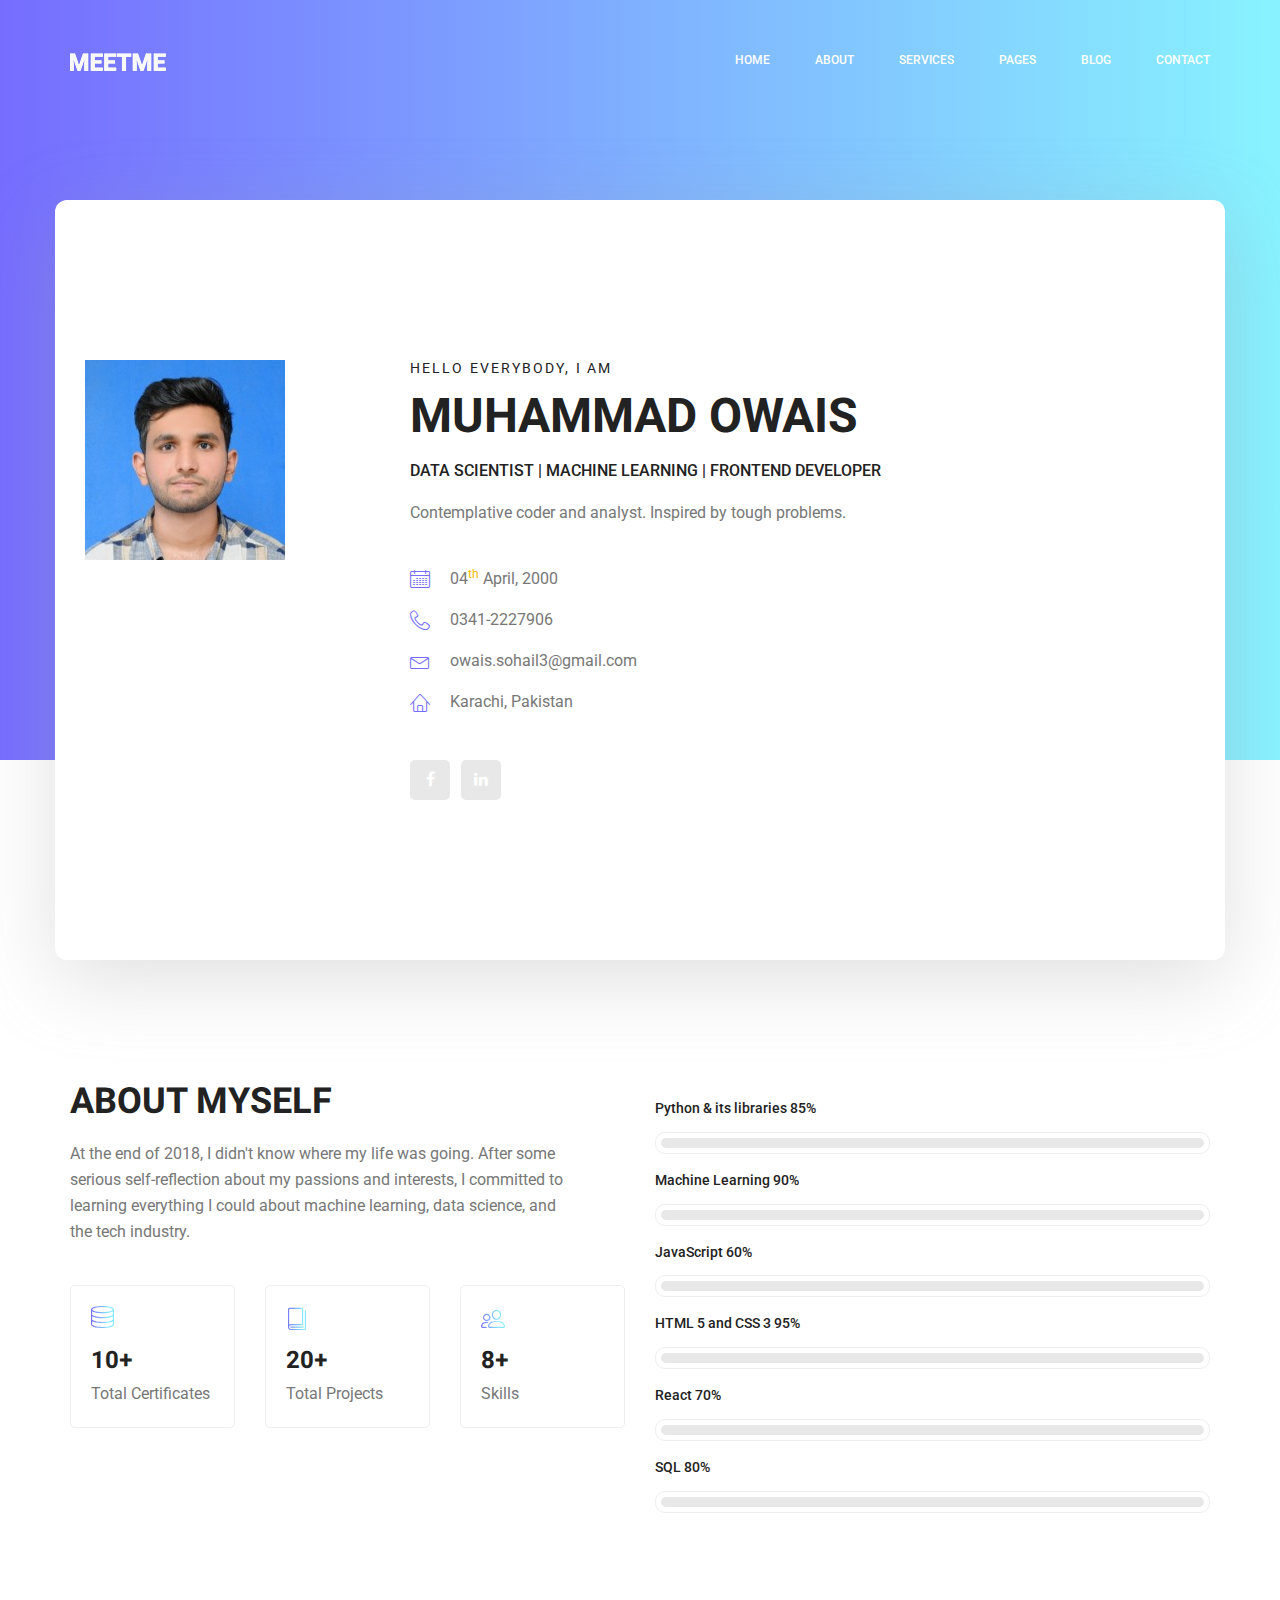
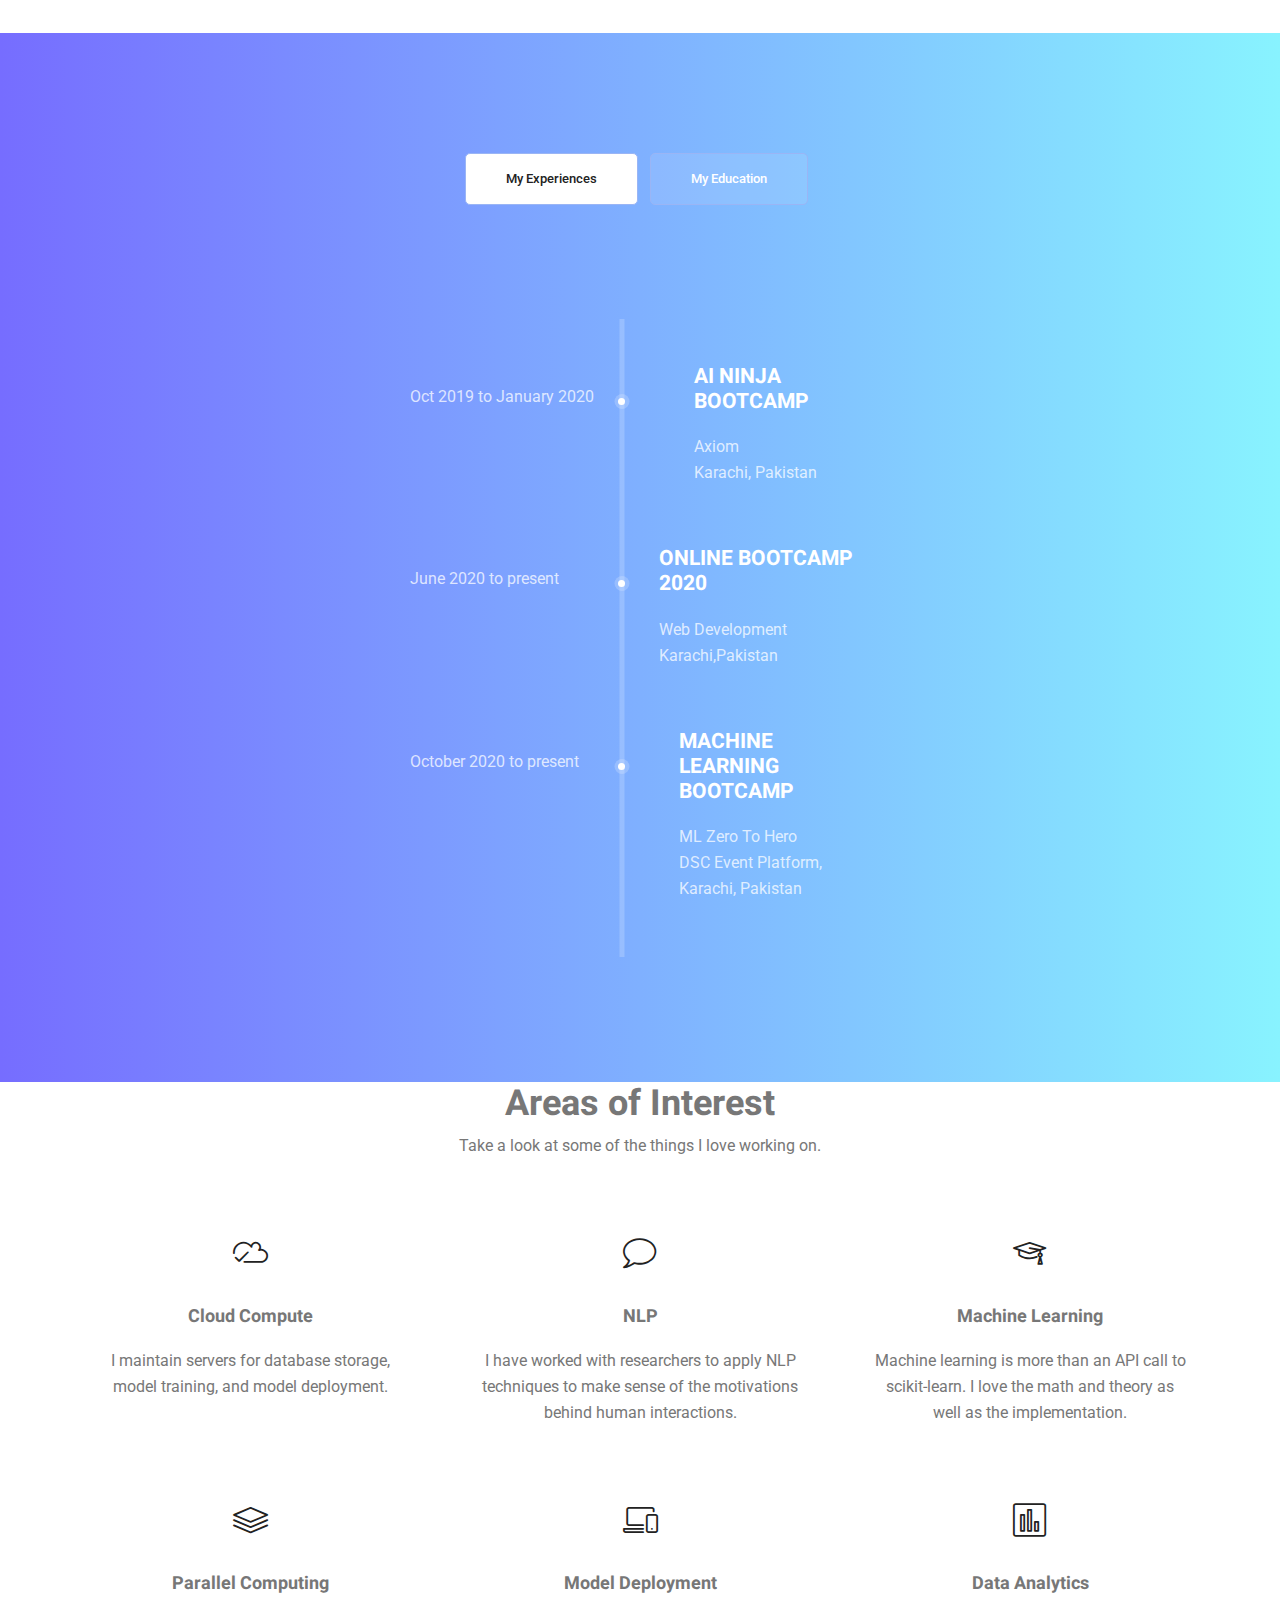
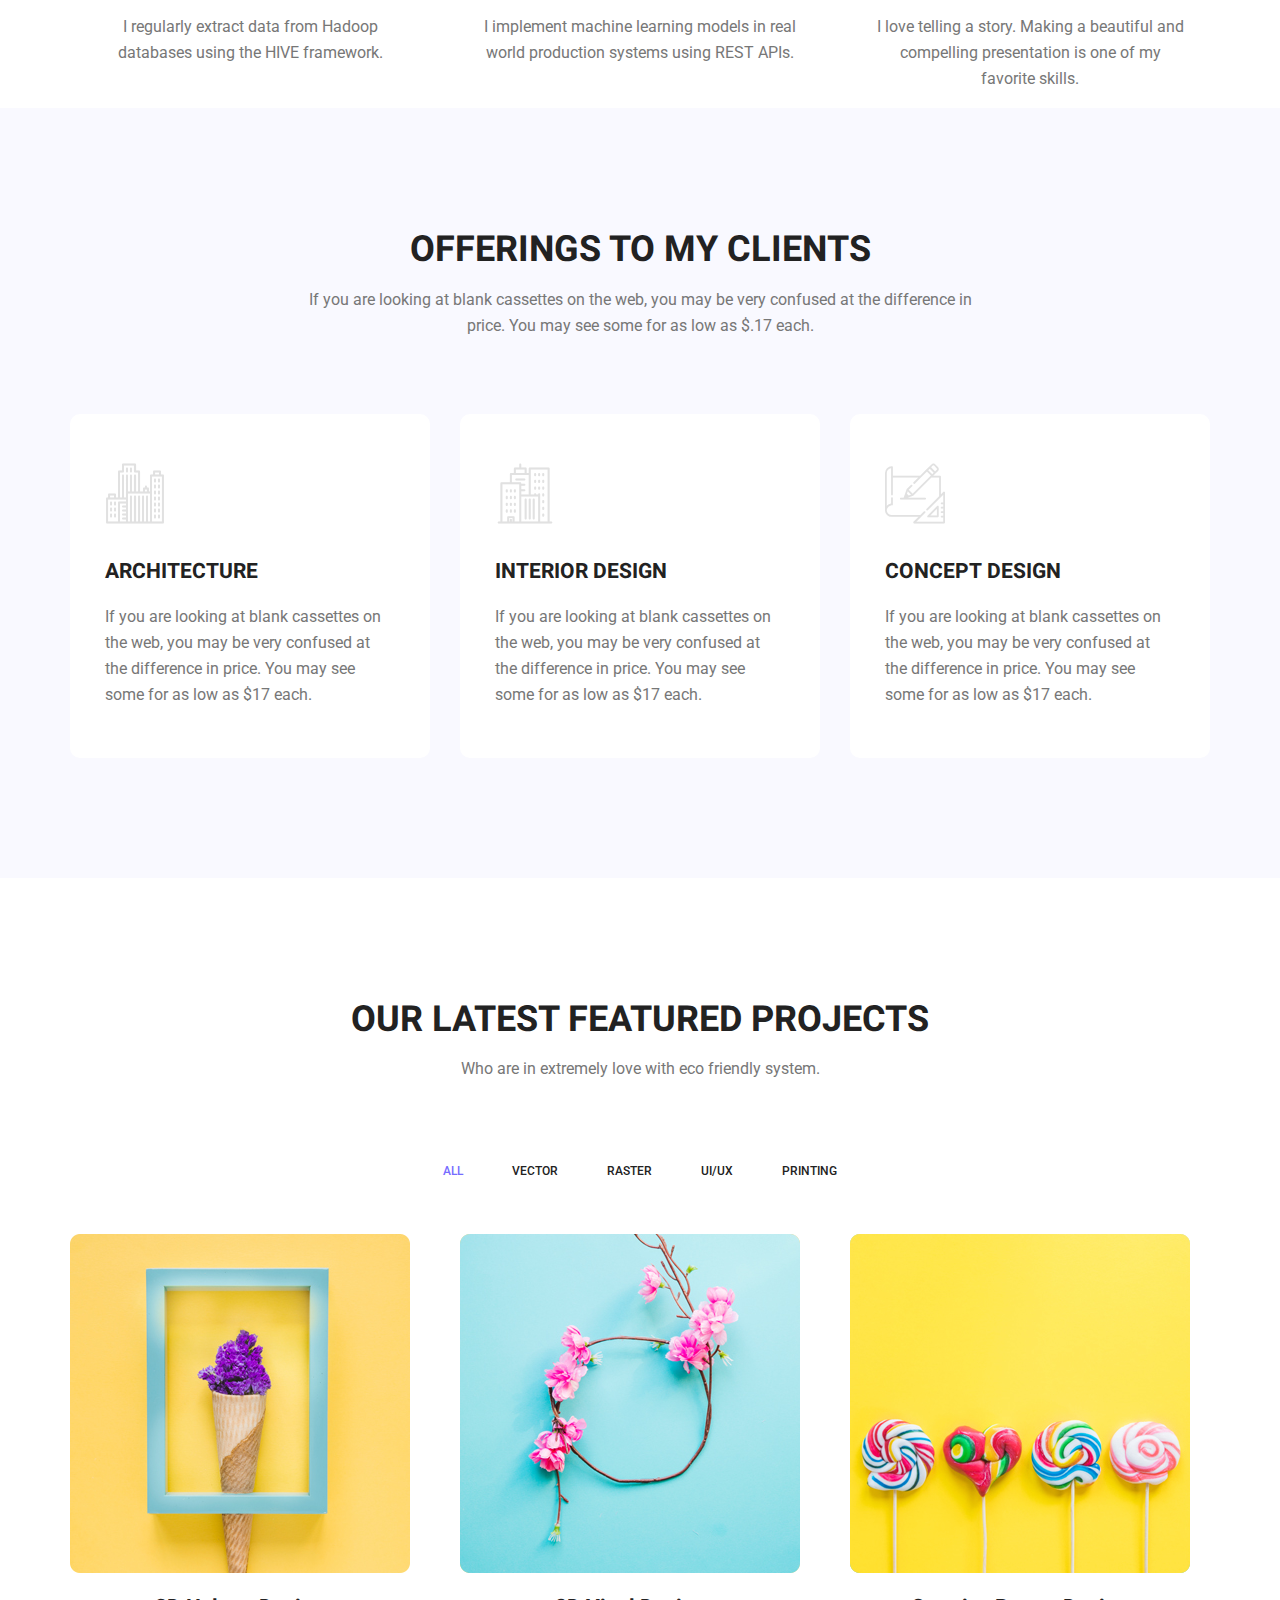
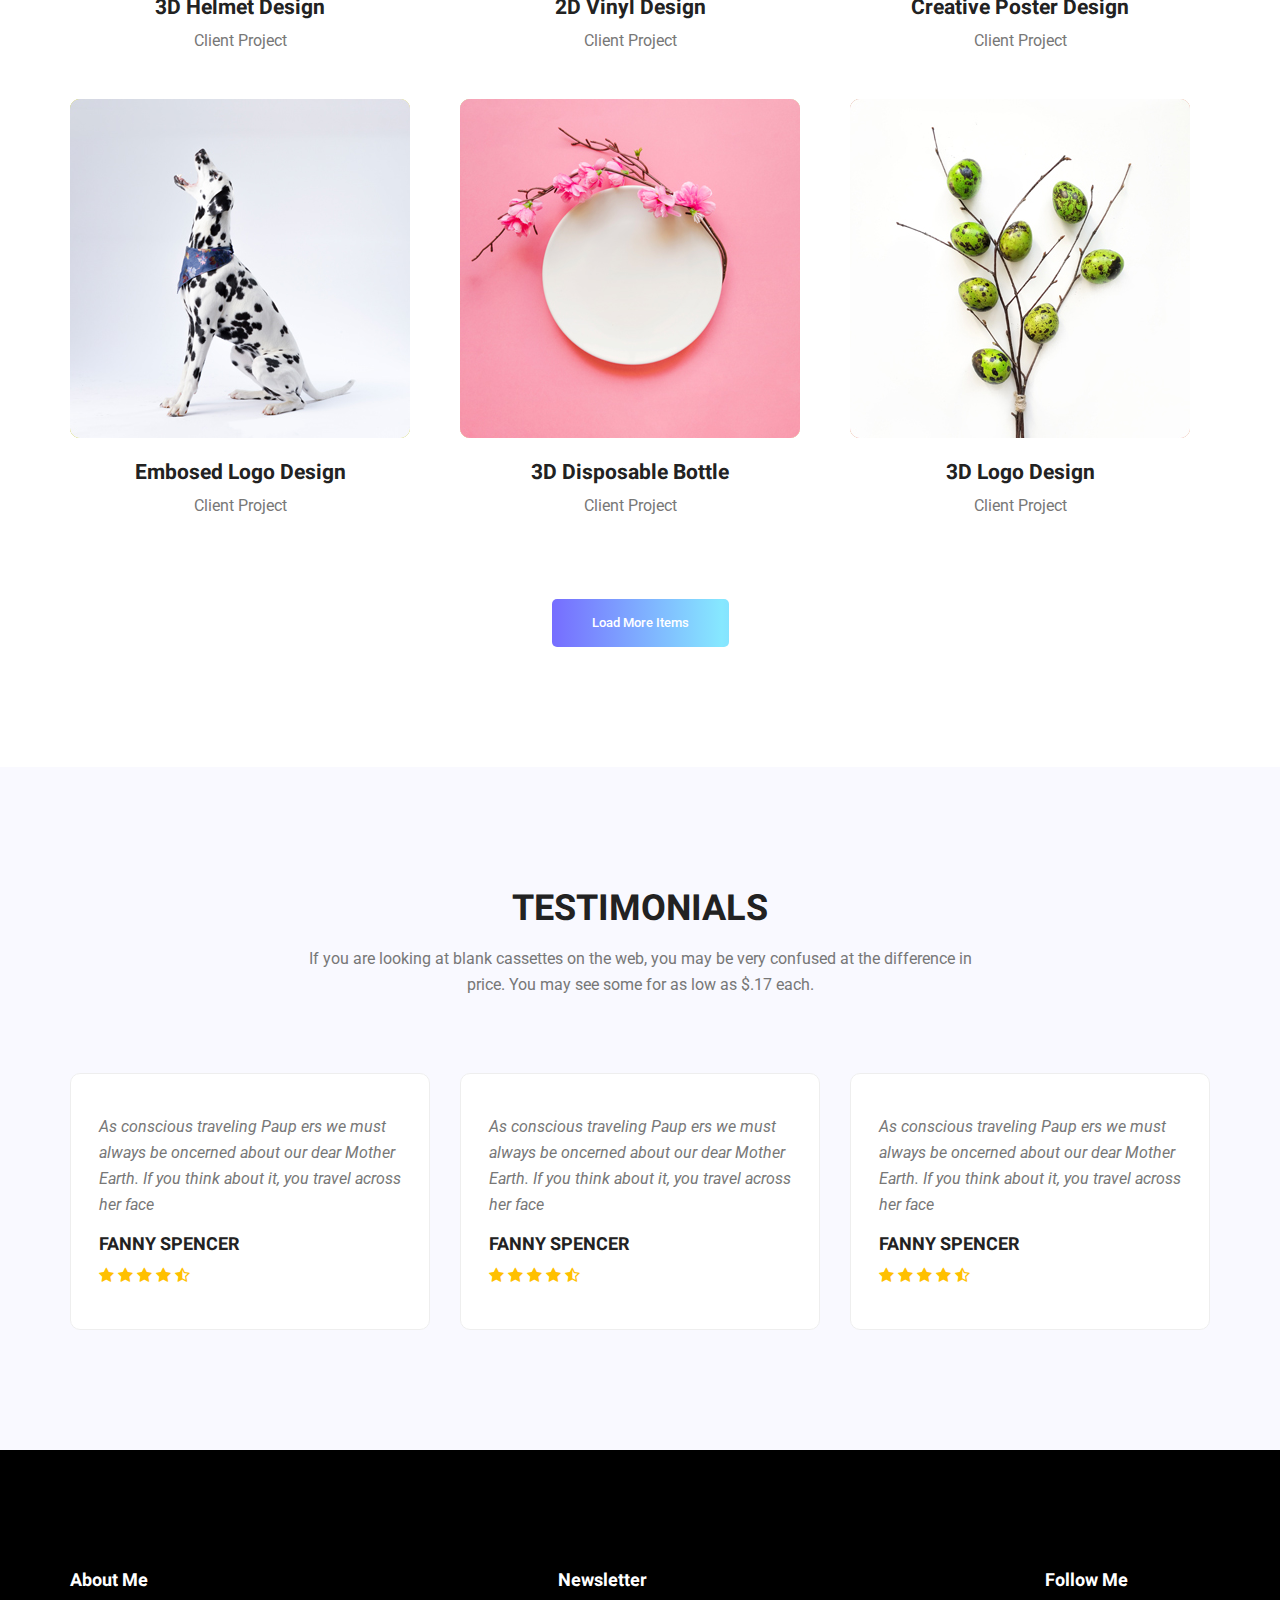
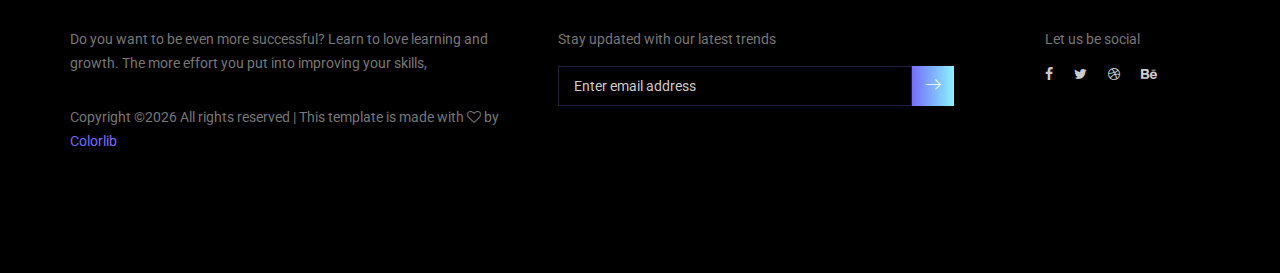
==== portfolio/index.html @ a48deee4 "structure" ====
<!doctype html>
<html lang="en">
    <head>
        <!-- Required meta tags -->
        <meta charset="utf-8">
        <meta name="viewport" content="width=device-width, initial-scale=1, shrink-to-fit=no">
        <link rel="icon" href="img/favicon.png" type="image/png">
        <title>MeetMe Personal</title>
        <!-- Bootstrap CSS -->
        <link rel="stylesheet" href="css/bootstrap.css">
        <link rel="stylesheet" href="vendors/linericon/style.css">
        <link rel="stylesheet" href="css/font-awesome.min.css">
        <link rel="stylesheet" href="vendors/owl-carousel/owl.carousel.min.css">
        <link rel="stylesheet" href="vendors/lightbox/simpleLightbox.css">
        <link rel="stylesheet" href="vendors/nice-select/css/nice-select.css">
        <link rel="stylesheet" href="vendors/animate-css/animate.css">
        <link rel="stylesheet" href="vendors/popup/magnific-popup.css">
		<link rel="stylesheet" href="vendors/flaticon/flaticon.css">
		
        <!-- main css -->
        <link rel="stylesheet" href="css/style.css">
        <link rel="stylesheet" href="css/responsive.css">
    </head>
    <body>
        
        <!--================Header Menu Area =================-->
        <header class="header_area">
            <div class="main_menu">
            	<nav class="navbar navbar-expand-lg navbar-light">
					<div class="container box_1620">
						<!-- Brand and toggle get grouped for better mobile display -->
						<a class="navbar-brand logo_h" href="index.html"><img src="img/logo.png" alt=""></a>
						<button class="navbar-toggler" type="button" data-toggle="collapse" data-target="#navbarSupportedContent" aria-controls="navbarSupportedContent" aria-expanded="false" aria-label="Toggle navigation">
							<span class="icon-bar"></span>
							<span class="icon-bar"></span>
							<span class="icon-bar"></span>
						</button>
						<!-- Collect the nav links, forms, and other content for toggling -->
						<div class="collapse navbar-collapse offset" id="navbarSupportedContent">
							<ul class="nav navbar-nav menu_nav ml-auto">
								<li class="nav-item active"><a class="nav-link" href="index.html">Home</a></li> 
								<li class="nav-item"><a class="nav-link" href="about-us.html">About</a></li> 
								<li class="nav-item"><a class="nav-link" href="services.html">Services</a></li> 
								<li class="nav-item submenu dropdown">
									<a href="#" class="nav-link dropdown-toggle" data-toggle="dropdown" role="button" aria-haspopup="true" aria-expanded="false">Pages</a>
									<ul class="dropdown-menu">
										<li class="nav-item"><a class="nav-link" href="portfolio.html">Portfolio</a></li>
										<li class="nav-item"><a class="nav-link" href="elements.html">Elements</a></li>
									</ul>
								</li> 
								<li class="nav-item submenu dropdown">
									<a href="#" class="nav-link dropdown-toggle" data-toggle="dropdown" role="button" aria-haspopup="true" aria-expanded="false">Blog</a>
									<ul class="dropdown-menu">
										<li class="nav-item"><a class="nav-link" href="blog.html">Blog</a></li>
										<li class="nav-item"><a class="nav-link" href="single-blog.html">Blog Details</a></li>
									</ul>
								</li> 
								<li class="nav-item"><a class="nav-link" href="contact.html">Contact</a></li>
							</ul>
						</div> 
					</div>
            	</nav>
            </div>
        </header>
        <!--================Header Menu Area =================-->
        
        <!--================Home Banner Area =================-->
        <section class="home_banner_area">
           	<div class="container box_1620">
           		<div class="banner_inner d-flex align-items-center">
					<div class="banner_content">
						<div class="media">
							<div class="d-flex">
								<img src="img/personal.jpg" alt="">
							</div>
							<div class="media-body">
								<div class="personal_text">
									<h6>Hello Everybody, i am</h6>
									<h3>Muhammad Owais</h3>
									<h4>Data Scientist | Machine Learning | Frontend Developer</h4>
									<p>Contemplative coder and analyst. Inspired by tough problems.	</p>
									<ul class="list basic_info">
										<li><a href="#"><i class="lnr lnr-calendar-full"></i> 04<sup>th</sup> April, 2000</a></li>
										<li><a href="#"><i class="lnr lnr-phone-handset"></i>0341-2227906</a></li>
										<li><a href="#"><i class="lnr lnr-envelope"></i> owais.sohail3@gmail.com</a></li>
										<li><a href="#"><i class="lnr lnr-home"></i> Karachi, Pakistan</a></li>
									</ul>
									<ul class="list personal_social">
										<li><a href="https://www.facebook.com/owais.sohail.92/"><i class="fa fa-facebook"></i></a></li>
										<li><a href="https://www.linkedin.com/in/owais-sohail-808729190/"><i class="fa fa-linkedin"></i></a></li>
									</ul>
								</div>
							</div>
						</div>
					</div>
				</div>
            </div>
        </section>
        <!--================End Home Banner Area =================-->
        
        <!--================Welcome Area =================-->
        <section class="welcome_area p_120">
        	<div class="container">
        		<div class="row welcome_inner">
        			<div class="col-lg-6">
        				<div class="welcome_text">
        					<h4>About Myself</h4>
        					<p>At the end of 2018, I didn't know where my life was going. After some serious self-reflection about my passions and interests, I committed to learning everything I could about machine learning, data science, and the tech industry.</p>
        					<div class="row">
        						<div class="col-md-4">
        							<div class="wel_item">
        								<i class="lnr lnr-database"></i>
        								<h4>10+</h4>
        								<p>Total Certificates</p>
        							</div>
        						</div>
        						<div class="col-md-4">
        							<div class="wel_item">
        								<i class="lnr lnr-book"></i>
        								<h4>20+</h4>
        								<p>Total Projects</p>
        							</div>
        						</div>
        						<div class="col-md-4">
        							<div class="wel_item">
        								<i class="lnr lnr-users"></i>
        								<h4>8+</h4>
        								<p>Skills</p>
        							</div>
        						</div>
        					</div>
        				</div>
        			</div>
        			<div class="col-lg-6">
        				<div class="tools_expert">
        					<div class="skill_main">
								<div class="skill_item">
									<h4>Python & its libraries <span class="counter">85</span>%</h4>
									<div class="progress_br">
										<div class="progress">
											<div class="progress-bar" role="progressbar" aria-valuenow="85" aria-valuemin="0" aria-valuemax="100"></div>
										</div>
									</div>
								</div>
								<div class="skill_item">
									<h4>Machine Learning <span class="counter">90</span>%</h4>
									<div class="progress_br">
										<div class="progress">
											<div class="progress-bar" role="progressbar" aria-valuenow="90" aria-valuemin="0" aria-valuemax="100"></div>
										</div>
									</div>
								</div>
								<div class="skill_item">
									<h4>JavaScript <span class="counter">60</span>%</h4>
									<div class="progress_br">
										<div class="progress">
											<div class="progress-bar" role="progressbar" aria-valuenow="70" aria-valuemin="0" aria-valuemax="100"></div>
										</div>
									</div>
								</div>
								<div class="skill_item">
									<h4>HTML 5 and CSS 3 <span class="counter">95</span>%</h4>
									<div class="progress_br">
										<div class="progress">
											<div class="progress-bar" role="progressbar" aria-valuenow="95" aria-valuemin="0" aria-valuemax="100"></div>
										</div>
									</div>
								</div>
								<div class="skill_item">
									<h4>React <span class="counter">70</span>%</h4>
									<div class="progress_br">
										<div class="progress">
											<div class="progress-bar" role="progressbar" aria-valuenow="95" aria-valuemin="0" aria-valuemax="100"></div>
										</div>
									</div>
								</div>
								<div class="skill_item">
									<h4>SQL <span class="counter">80</span>%</h4>
									<div class="progress_br">
										<div class="progress">
											<div class="progress-bar" role="progressbar" aria-valuenow="95" aria-valuemin="0" aria-valuemax="100"></div>
										</div>
									</div>
								</div>
							</div>
        				</div>
        			</div>
        		</div>
        	</div>
        </section>
        <!--================End Welcome Area =================-->
        
        <!--================My Tabs Area =================-->
        <section class="mytabs_area p_120">
        	<div class="container">
        		<div class="tabs_inner">
					<ul class="nav nav-tabs" id="myTab" role="tablist">
						<li class="nav-item">
							<a class="nav-link active" id="home-tab" data-toggle="tab" href="#home" role="tab" aria-controls="home" aria-selected="true">My Experiences</a>
						</li>
						<li class="nav-item">
							<a class="nav-link" id="profile-tab" data-toggle="tab" href="#profile" role="tab" aria-controls="profile" aria-selected="false">My Education</a>
						</li>
					</ul>
					<div class="tab-content" id="myTabContent">
						<div class="tab-pane fade show active" id="home" role="tabpanel" aria-labelledby="home-tab">
							<ul class="list">
								<li>
									<span></span>
									<div class="media">
										<div class="d-flex">
											<p>Oct 2019 to January 2020</p>
										</div>
										<div class="media-body">
											<h4>AI Ninja Bootcamp</h4>
											<p>Axiom <br />Karachi, Pakistan</p>
										</div>
									</div>
								</li>
								<li>
									<span></span>
									<div class="media">
										<div class="d-flex">
											<p>June 2020 to present</p>
										</div>
										<div class="media-body">
											<h4>Online Bootcamp 2020</h4>
											<p>Web Development <br />Karachi,Pakistan</p>
										</div>
									</div>
								</li>
								<li>
								<span></span>
									<div class="media">
										<div class="d-flex">
											<p>October 2020 to present</p>
										</div>
										<div class="media-body">
											<h4>Machine Learning Bootcamp</h4>
											<p>ML Zero To Hero <br />DSC Event Platform, Karachi, Pakistan</p>
										</div>
									</div>
								</li>
							</ul>
						</div>
						<div class="tab-pane fade" id="profile" role="tabpanel" aria-labelledby="profile-tab">
							<ul class="list">
								<li>
									<span></span>
									<div class="media">
										<div class="d-flex">
											<p>September 2019 to present</p>
										</div>
										<div class="media-body">
											<h4>Bachelor's of Computer Sciences</h4>
											<p>Virtual University of Pakistan <br />Karachi, Pakistan</p>
										</div>
									</div>
								</li>
								<li>
									<span></span>
									<div class="media">
										<div class="d-flex">
											<p>September 2016 to present</p>
										</div>
										<div class="media-body">
											<h4>Intermediate</h4>
											<p>Sindh Muslim Government Science College <br />Karachi, Pakistan</p>
										</div>
									</div>
								</li>
								<li>
								<span></span>
									<div class="media">
										<div class="d-flex">
											<p>March 2017 to present</p>
										</div>
										<div class="media-body">
											<h4>Matriculation</h4>
											<p>Brooks Grammer School <br />Karachi,Pakistan</p>
										</div>
									</div>
								</li>
							</ul>
						</div>
					</div>
        		</div>
        	</div>
        </section>
		<!--================End My Tabs Area =================-->
		<!-- Start services Area -->
		<section class="services-area section-gap">
			<div class="container">
				<div class="row d-flex justify-content-center">
					<div class="menu-content  col-lg-7">
						<div class="title text-center">
							<h1 class="mb-10">Areas of Interest</h1>
							<p> Take a look at some of the things I love working on.
						</div>
					</div>
				</div>
				<div class="row">
					<div class="col-lg-4 col-md-6">
						<div class="single-services">
							<span class="lnr lnr-cloud-check"></span>
							<a><h4>Cloud Compute</h4></a>
							<p>
									I maintain servers for database storage, model training, and model deployment.
							</p>
						</div>
					</div>



					<div class="col-lg-4 col-md-6">
						<div class="single-services">
							<span class="lnr lnr-bubble"></span>
							<a><h4>NLP</h4></a>
							<p>
								I have worked with researchers to apply NLP techniques to make sense of the motivations behind human interactions.
							</p>
						</div>
					</div>

					<div class="col-lg-4 col-md-6">
						<div class="single-services">
							<span class="lnr lnr-graduation-hat"></span>
							<a><h4>Machine Learning</h4></a>
							<p>
								Machine learning is more than an API call to scikit-learn. I love the math and theory as well as the implementation.
							</p>
						</div>
					</div>


					<div class="col-lg-4 col-md-6">
						<div class="single-services">
							<span class="lnr lnr-layers"></span>
							<a><h4>Parallel Computing</h4></a>
							<p>
								I regularly extract data from Hadoop databases using the HIVE framework.
							</p>
						</div>
					</div>
					<div class="col-lg-4 col-md-6">
						<div class="single-services">
							<span class="lnr lnr-laptop-phone"></span>
							<a><h4>Model Deployment</h4></a>
							<p>
								I implement machine learning models in real world production systems using REST APIs.
							</p>
						</div>
					</div>
					<div class="col-lg-4 col-md-6">
						<div class="single-services">
							<span class="lnr lnr-chart-bars"></span>
							<a><h4>Data Analytics</h4></a>
							<p>
								I love telling a story. Making a beautiful and compelling presentation is one of my favorite skills.
							</p>
						</div>
					</div>
				</div>
			</div>
		</section>
		<!-- End services Area -->
        
        <!--================Feature Area =================-->
        <section class="feature_area p_120">
        	<div class="container">
        		<div class="main_title">
        			<h2>offerings to my clients</h2>
        			<p>If you are looking at blank cassettes on the web, you may be very confused at the difference in price. You may see some for as low as $.17 each.</p>
        		</div>
        		<div class="feature_inner row">
        			<div class="col-lg-4 col-md-6">
        				<div class="feature_item">
        					<i class="flaticon-city"></i>
        					<h4>Architecture</h4>
        					<p>If you are looking at blank cassettes on the web, you may be very confused at the difference in price. You may see some for as low as $17 each.</p>
        				</div>
        			</div>
        			<div class="col-lg-4 col-md-6">
        				<div class="feature_item">
        					<i class="flaticon-skyline"></i>
        					<h4>Interior Design</h4>
        					<p>If you are looking at blank cassettes on the web, you may be very confused at the difference in price. You may see some for as low as $17 each.</p>
        				</div>
        			</div>
        			<div class="col-lg-4 col-md-6">
        				<div class="feature_item">
        					<i class="flaticon-sketch"></i>
        					<h4>Concept Design</h4>
        					<p>If you are looking at blank cassettes on the web, you may be very confused at the difference in price. You may see some for as low as $17 each.</p>
        				</div>
        			</div>
        		</div>
        	</div>
        </section>
        <!--================End Feature Area =================-->
        
        <!--================Home Gallery Area =================-->
        <section class="home_gallery_area p_120">
        	<div class="container">
        		<div class="main_title">
        			<h2>Our Latest Featured Projects</h2>
        			<p>Who are in extremely love with eco friendly system.</p>
        		</div>
        		<div class="isotope_fillter">
        			<ul class="gallery_filter list">
						<li class="active" data-filter="*"><a href="#">All</a></li>
						<li data-filter=".brand"><a href="#">Vector</a></li>
						<li data-filter=".manipul"><a href="#">Raster</a></li>
						<li data-filter=".creative"><a href="#">UI/UX</a></li>
						<li data-filter=".design"><a href="#">Printing</a></li>
					</ul>
        		</div>
        	</div>
        	<div class="container">
        		<div class="gallery_f_inner row imageGallery1">
        			<div class="col-lg-4 col-md-4 col-sm-6 brand manipul design print">
        				<div class="h_gallery_item">
        					<div class="g_img_item">
        						<img class="img-fluid" src="img/gallery/project-1.jpg" alt="">
        						<a class="light" href="img/gallery/project-1.jpg"><img src="img/gallery/icon.png" alt=""></a>
        					</div>
        					<div class="g_item_text">
        						<h4>3D Helmet Design</h4>
        						<p>Client Project</p>
        					</div>
        				</div>
        			</div>
        			<div class="col-lg-4 col-md-4 col-sm-6 brand manipul creative">
        				<div class="h_gallery_item">
        					<div class="g_img_item">
        						<img class="img-fluid" src="img/gallery/project-2.jpg" alt="">
        						<a class="light" href="img/gallery/project-2.jpg"><img src="img/gallery/icon.png" alt=""></a>
        					</div>
        					<div class="g_item_text">
        						<h4>2D Vinyl Design</h4>
        						<p>Client Project</p>
        					</div>
        				</div>
        			</div>
        			<div class="col-lg-4 col-md-4 col-sm-6 manipul creative design print">
        				<div class="h_gallery_item">
        					<div class="g_img_item">
        						<img class="img-fluid" src="img/gallery/project-3.jpg" alt="">
        						<a class="light" href="img/gallery/project-3.jpg"><img src="img/gallery/icon.png" alt=""></a>
        					</div>
        					<div class="g_item_text">
        						<h4>Creative Poster Design</h4>
        						<p>Client Project</p>
        					</div>
        				</div>
        			</div>
        			<div class="col-lg-4 col-md-4 col-sm-6 brand creative print">
        				<div class="h_gallery_item">
        					<div class="g_img_item">
        						<img class="img-fluid" src="img/gallery/project-4.jpg" alt="">
        						<a class="light" href="img/gallery/project-4.jpg"><img src="img/gallery/icon.png" alt=""></a>
        					</div>
        					<div class="g_item_text">
        						<h4>Embosed Logo Design</h4>
        						<p>Client Project</p>
        					</div>
        				</div>
        			</div>
        			<div class="col-lg-4 col-md-4 col-sm-6 brand manipul design">
        				<div class="h_gallery_item">
        					<div class="g_img_item">
        						<img class="img-fluid" src="img/gallery/project-5.jpg" alt="">
        						<a class="light" href="img/gallery/project-5.jpg"><img src="img/gallery/icon.png" alt=""></a>
        					</div>
        					<div class="g_item_text">
        						<h4>3D Disposable Bottle</h4>
        						<p>Client Project</p>
        					</div>
        				</div>
        			</div>
        			<div class="col-lg-4 col-md-4 col-sm-6 brand creative">
        				<div class="h_gallery_item">
        					<div class="g_img_item">
        						<img class="img-fluid" src="img/gallery/project-6.jpg" alt="">
        						<a class="light" href="img/gallery/project-6.jpg"><img src="img/gallery/icon.png" alt=""></a>
        					</div>
        					<div class="g_item_text">
        						<h4>3D Logo Design</h4>
        						<p>Client Project</p>
        					</div>
        				</div>
        			</div>
        		</div>
        		<div class="more_btn">
        			<a class="main_btn" href="#">Load More Items</a>
        		</div>
        	</div>
        </section>
        <!--================End Home Gallery Area =================-->
        
        <!--================Testimonials Area =================-->
        <section class="testimonials_area p_120">
        	<div class="container">
        		<div class="main_title">
        			<h2>Testimonials</h2>
        			<p>If you are looking at blank cassettes on the web, you may be very confused at the difference in price. You may see some for as low as $.17 each.</p>
        		</div>
        		<div class="testi_inner">
					<div class="testi_slider owl-carousel">
						<div class="item">
							<div class="testi_item">
								<p>As conscious traveling Paup ers we must always be oncerned about our dear Mother Earth. If you think about it, you travel across her face</p>
								<h4>Fanny Spencer</h4>
								<a href="#"><i class="fa fa-star"></i></a>
								<a href="#"><i class="fa fa-star"></i></a>
								<a href="#"><i class="fa fa-star"></i></a>
								<a href="#"><i class="fa fa-star"></i></a>
								<a href="#"><i class="fa fa-star-half-o"></i></a>
							</div>
						</div>
						<div class="item">
							<div class="testi_item">
								<p>As conscious traveling Paup ers we must always be oncerned about our dear Mother Earth. If you think about it, you travel across her face</p>
								<h4>Fanny Spencer</h4>
								<a href="#"><i class="fa fa-star"></i></a>
								<a href="#"><i class="fa fa-star"></i></a>
								<a href="#"><i class="fa fa-star"></i></a>
								<a href="#"><i class="fa fa-star"></i></a>
								<a href="#"><i class="fa fa-star-half-o"></i></a>
							</div>
						</div>
						<div class="item">
							<div class="testi_item">
								<p>As conscious traveling Paup ers we must always be oncerned about our dear Mother Earth. If you think about it, you travel across her face</p>
								<h4>Fanny Spencer</h4>
								<a href="#"><i class="fa fa-star"></i></a>
								<a href="#"><i class="fa fa-star"></i></a>
								<a href="#"><i class="fa fa-star"></i></a>
								<a href="#"><i class="fa fa-star"></i></a>
								<a href="#"><i class="fa fa-star-half-o"></i></a>
							</div>
						</div>
					</div>
        		</div>
        	</div>
        </section>
        <!--================End Testimonials Area =================-->
        
        <!--================Footer Area =================-->
        <footer class="footer_area p_120">
        	<div class="container">
        		<div class="row footer_inner">
        			<div class="col-lg-5 col-sm-6">
        				<aside class="f_widget ab_widget">
        					<div class="f_title">
        						<h3>About Me</h3>
        					</div>
        					<p>Do you want to be even more successful? Learn to love learning and growth. The more effort you put into improving your skills,</p>
        					<p><!-- Link back to Colorlib can't be removed. Template is licensed under CC BY 3.0. -->
Copyright &copy;<script>document.write(new Date().getFullYear());</script> All rights reserved | This template is made with <i class="fa fa-heart-o" aria-hidden="true"></i> by <a href="https://colorlib.com" target="_blank">Colorlib</a>
<!-- Link back to Colorlib can't be removed. Template is licensed under CC BY 3.0. --></p>
        				</aside>
        			</div>
        			<div class="col-lg-5 col-sm-6">
        				<aside class="f_widget news_widget">
        					<div class="f_title">
        						<h3>Newsletter</h3>
        					</div>
        					<p>Stay updated with our latest trends</p>
        					<div id="mc_embed_signup">
                                <form target="_blank" action="https://spondonit.us12.list-manage.com/subscribe/post?u=1462626880ade1ac87bd9c93a&amp;id=92a4423d01" method="get" class="subscribe_form relative">
                                	<div class="input-group d-flex flex-row">
                                        <input name="EMAIL" placeholder="Enter email address" onfocus="this.placeholder = ''" onblur="this.placeholder = 'Email Address '" required="" type="email">
                                        <button class="btn sub-btn"><span class="lnr lnr-arrow-right"></span></button>		
                                    </div>				
                                    <div class="mt-10 info"></div>
                                </form>
                            </div>
        				</aside>
        			</div>
        			<div class="col-lg-2">
        				<aside class="f_widget social_widget">
        					<div class="f_title">
        						<h3>Follow Me</h3>
        					</div>
        					<p>Let us be social</p>
        					<ul class="list">
        						<li><a href="#"><i class="fa fa-facebook"></i></a></li>
        						<li><a href="#"><i class="fa fa-twitter"></i></a></li>
        						<li><a href="#"><i class="fa fa-dribbble"></i></a></li>
        						<li><a href="#"><i class="fa fa-behance"></i></a></li>
        					</ul>
        				</aside>
        			</div>
        		</div>
        	</div>
        </footer>
        <!--================End Footer Area =================-->
        
        
        
        
        
        
        <!-- Optional JavaScript -->
        <!-- jQuery first, then Popper.js, then Bootstrap JS -->
        <script src="js/jquery-3.3.1.min.js"></script>
        <script src="js/popper.js"></script>
        <script src="js/bootstrap.min.js"></script>
        <script src="js/stellar.js"></script>
        <script src="vendors/lightbox/simpleLightbox.min.js"></script>
        <script src="vendors/nice-select/js/jquery.nice-select.min.js"></script>
        <script src="vendors/isotope/imagesloaded.pkgd.min.js"></script>
        <script src="vendors/isotope/isotope.pkgd.min.js"></script>
        <script src="vendors/owl-carousel/owl.carousel.min.js"></script>
        <script src="vendors/popup/jquery.magnific-popup.min.js"></script>
        <script src="js/jquery.ajaxchimp.min.js"></script>
        <script src="vendors/counter-up/jquery.waypoints.min.js"></script>
        <script src="vendors/counter-up/jquery.counterup.min.js"></script>
        <script src="js/mail-script.js"></script>
        <script src="js/theme.js"></script>
    </body>
</html>
---- portfolio/vendors/linericon/style.css ----
@font-face {
	font-family: 'Linearicons-Free';
	src:url('fonts/Linearicons-Free.eot?w118d');
	src:url('fonts/Linearicons-Free.eot?#iefixw118d') format('embedded-opentype'),
		url('fonts/Linearicons-Free.woff2?w118d') format('woff2'),
		url('fonts/Linearicons-Free.woff?w118d') format('woff'),
		url('fonts/Linearicons-Free.ttf?w118d') format('truetype'),
		url('fonts/Linearicons-Free.svg?w118d#Linearicons-Free') format('svg');
	font-weight: normal;
	font-style: normal;
}

.lnr {
	font-family: 'Linearicons-Free';
	speak: none;
	font-style: normal;
	font-weight: normal;
	font-variant: normal;
	text-transform: none;
	line-height: 1;

	/* Better Font Rendering =========== */
	-webkit-font-smoothing: antialiased;
	-moz-osx-font-smoothing: grayscale;
}

.lnr-home:before {
	content: "\e800";
}
.lnr-apartment:before {
	content: "\e801";
}
.lnr-pencil:before {
	content: "\e802";
}
.lnr-magic-wand:before {
	content: "\e803";
}
.lnr-drop:before {
	content: "\e804";
}
.lnr-lighter:before {
	content: "\e805";
}
.lnr-poop:before {
	content: "\e806";
}
.lnr-sun:before {
	content: "\e807";
}
.lnr-moon:before {
	content: "\e808";
}
.lnr-cloud:before {
	content: "\e809";
}
.lnr-cloud-upload:before {
	content: "\e80a";
}
.lnr-cloud-download:before {
	content: "\e80b";
}
.lnr-cloud-sync:before {
	content: "\e80c";
}
.lnr-cloud-check:before {
	content: "\e80d";
}
.lnr-database:before {
	content: "\e80e";
}
.lnr-lock:before {
	content: "\e80f";
}
.lnr-cog:before {
	content: "\e810";
}
.lnr-trash:before {
	content: "\e811";
}
.lnr-dice:before {
	content: "\e812";
}
.lnr-heart:before {
	content: "\e813";
}
.lnr-star:before {
	content: "\e814";
}
.lnr-star-half:before {
	content: "\e815";
}
.lnr-star-empty:before {
	content: "\e816";
}
.lnr-flag:before {
	content: "\e817";
}
.lnr-envelope:before {
	content: "\e818";
}
.lnr-paperclip:before {
	content: "\e819";
}
.lnr-inbox:before {
	content: "\e81a";
}
.lnr-eye:before {
	content: "\e81b";
}
.lnr-printer:before {
	content: "\e81c";
}
.lnr-file-empty:before {
	content: "\e81d";
}
.lnr-file-add:before {
	content: "\e81e";
}
.lnr-enter:before {
	content: "\e81f";
}
.lnr-exit:before {
	content: "\e820";
}
.lnr-graduation-hat:before {
	content: "\e821";
}
.lnr-license:before {
	content: "\e822";
}
.lnr-music-note:before {
	content: "\e823";
}
.lnr-film-play:before {
	content: "\e824";
}
.lnr-camera-video:before {
	content: "\e825";
}
.lnr-camera:before {
	content: "\e826";
}
.lnr-picture:before {
	content: "\e827";
}
.lnr-book:before {
	content: "\e828";
}
.lnr-bookmark:before {
	content: "\e829";
}
.lnr-user:before {
	content: "\e82a";
}
.lnr-users:before {
	content: "\e82b";
}
.lnr-shirt:before {
	content: "\e82c";
}
.lnr-store:before {
	content: "\e82d";
}
.lnr-cart:before {
	content: "\e82e";
}
.lnr-tag:before {
	content: "\e82f";
}
.lnr-phone-handset:before {
	content: "\e830";
}
.lnr-phone:before {
	content: "\e831";
}
.lnr-pushpin:before {
	content: "\e832";
}
.lnr-map-marker:before {
	content: "\e833";
}
.lnr-map:before {
	content: "\e834";
}
.lnr-location:before {
	content: "\e835";
}
.lnr-calendar-full:before {
	content: "\e836";
}
.lnr-keyboard:before {
	content: "\e837";
}
.lnr-spell-check:before {
	content: "\e838";
}
.lnr-screen:before {
	content: "\e839";
}
.lnr-smartphone:before {
	content: "\e83a";
}
.lnr-tablet:before {
	content: "\e83b";
}
.lnr-laptop:before {
	content: "\e83c";
}
.lnr-laptop-phone:before {
	content: "\e83d";
}
.lnr-power-switch:before {
	content: "\e83e";
}
.lnr-bubble:before {
	content: "\e83f";
}
.lnr-heart-pulse:before {
	content: "\e840";
}
.lnr-construction:before {
	content: "\e841";
}
.lnr-pie-chart:before {
	content: "\e842";
}
.lnr-chart-bars:before {
	content: "\e843";
}
.lnr-gift:before {
	content: "\e844";
}
.lnr-diamond:before {
	content: "\e845";
}
.lnr-linearicons:before {
	content: "\e846";
}
.lnr-dinner:before {
	content: "\e847";
}
.lnr-coffee-cup:before {
	content: "\e848";
}
.lnr-leaf:before {
	content: "\e849";
}
.lnr-paw:before {
	content: "\e84a";
}
.lnr-rocket:before {
	content: "\e84b";
}
.lnr-briefcase:before {
	content: "\e84c";
}
.lnr-bus:before {
	content: "\e84d";
}
.lnr-car:before {
	content: "\e84e";
}
.lnr-train:before {
	content: "\e84f";
}
.lnr-bicycle:before {
	content: "\e850";
}
.lnr-wheelchair:before {
	content: "\e851";
}
.lnr-select:before {
	content: "\e852";
}
.lnr-earth:before {
	content: "\e853";
}
.lnr-smile:before {
	content: "\e854";
}
.lnr-sad:before {
	content: "\e855";
}
.lnr-neutral:before {
	content: "\e856";
}
.lnr-mustache:before {
	content: "\e857";
}
.lnr-alarm:before {
	content: "\e858";
}
.lnr-bullhorn:before {
	content: "\e859";
}
.lnr-volume-high:before {
	content: "\e85a";
}
.lnr-volume-medium:before {
	content: "\e85b";
}
.lnr-volume-low:before {
	content: "\e85c";
}
.lnr-volume:before {
	content: "\e85d";
}
.lnr-mic:before {
	content: "\e85e";
}
.lnr-hourglass:before {
	content: "\e85f";
}
.lnr-undo:before {
	content: "\e860";
}
.lnr-redo:before {
	content: "\e861";
}
.lnr-sync:before {
	content: "\e862";
}
.lnr-history:before {
	content: "\e863";
}
.lnr-clock:before {
	content: "\e864";
}
.lnr-download:before {
	content: "\e865";
}
.lnr-upload:before {
	content: "\e866";
}
.lnr-enter-down:before {
	content: "\e867";
}
.lnr-exit-up:before {
	content: "\e868";
}
.lnr-bug:before {
	content: "\e869";
}
.lnr-code:before {
	content: "\e86a";
}
.lnr-link:before {
	content: "\e86b";
}
.lnr-unlink:before {
	content: "\e86c";
}
.lnr-thumbs-up:before {
	content: "\e86d";
}
.lnr-thumbs-down:before {
	content: "\e86e";
}
.lnr-magnifier:before {
	content: "\e86f";
}
.lnr-cross:before {
	content: "\e870";
}
.lnr-menu:before {
	content: "\e871";
}
.lnr-list:before {
	content: "\e872";
}
.lnr-chevron-up:before {
	content: "\e873";
}
.lnr-chevron-down:before {
	content: "\e874";
}
.lnr-chevron-left:before {
	content: "\e875";
}
.lnr-chevron-right:before {
	content: "\e876";
}
.lnr-arrow-up:before {
	content: "\e877";
}
.lnr-arrow-down:before {
	content: "\e878";
}
.lnr-arrow-left:before {
	content: "\e879";
}
.lnr-arrow-right:before {
	content: "\e87a";
}
.lnr-move:before {
	content: "\e87b";
}
.lnr-warning:before {
	content: "\e87c";
}
.lnr-question-circle:before {
	content: "\e87d";
}
.lnr-menu-circle:before {
	content: "\e87e";
}
.lnr-checkmark-circle:before {
	content: "\e87f";
}
.lnr-cross-circle:before {
	content: "\e880";
}
.lnr-plus-circle:before {
	content: "\e881";
}
.lnr-circle-minus:before {
	content: "\e882";
}
.lnr-arrow-up-circle:before {
	content: "\e883";
}
.lnr-arrow-down-circle:before {
	content: "\e884";
}
.lnr-arrow-left-circle:before {
	content: "\e885";
}
.lnr-arrow-right-circle:before {
	content: "\e886";
}
.lnr-chevron-up-circle:before {
	content: "\e887";
}
.lnr-chevron-down-circle:before {
	content: "\e888";
}
.lnr-chevron-left-circle:before {
	content: "\e889";
}
.lnr-chevron-right-circle:before {
	content: "\e88a";
}
.lnr-crop:before {
	content: "\e88b";
}
.lnr-frame-expand:before {
	content: "\e88c";
}
.lnr-frame-contract:before {
	content: "\e88d";
}
.lnr-layers:before {
	content: "\e88e";
}
.lnr-funnel:before {
	content: "\e88f";
}
.lnr-text-format:before {
	content: "\e890";
}
.lnr-text-format-remove:before {
	content: "\e891";
}
.lnr-text-size:before {
	content: "\e892";
}
.lnr-bold:before {
	content: "\e893";
}
.lnr-italic:before {
	content: "\e894";
}
.lnr-underline:before {
	content: "\e895";
}
.lnr-strikethrough:before {
	content: "\e896";
}
.lnr-highlight:before {
	content: "\e897";
}
.lnr-text-align-left:before {
	content: "\e898";
}
.lnr-text-align-center:before {
	content: "\e899";
}
.lnr-text-align-right:before {
	content: "\e89a";
}
.lnr-text-align-justify:before {
	content: "\e89b";
}
.lnr-line-spacing:before {
	content: "\e89c";
}
.lnr-indent-increase:before {
	content: "\e89d";
}
.lnr-indent-decrease:before {
	content: "\e89e";
}
.lnr-pilcrow:before {
	content: "\e89f";
}
.lnr-direction-ltr:before {
	content: "\e8a0";
}
.lnr-direction-rtl:before {
	content: "\e8a1";
}
.lnr-page-break:before {
	content: "\e8a2";
}
.lnr-sort-alpha-asc:before {
	content: "\e8a3";
}
.lnr-sort-amount-asc:before {
	content: "\e8a4";
}
.lnr-hand:before {
	content: "\e8a5";
}
.lnr-pointer-up:before {
	content: "\e8a6";
}
.lnr-pointer-right:before {
	content: "\e8a7";
}
.lnr-pointer-down:before {
	content: "\e8a8";
}
.lnr-pointer-left:before {
	content: "\e8a9";
}
---- portfolio/vendors/lightbox/simpleLightbox.css ----
.slbOverlay, .slbWrapOuter, .slbWrap {
  position: fixed;
  top: 0;
  right: 0;
  bottom: 0;
  left: 0;
}

.slbOverlay {
  overflow: hidden;
  z-index: 2000;
  background-color: #000;
  opacity: 0.7;
  filter: alpha(opacity=70);
  -webkit-animation: slbOverlay 0.5s;
  -moz-animation: slbOverlay 0.5s;
  animation: slbOverlay 0.5s;
}

.slbWrapOuter {
  overflow-x: hidden;
  overflow-y: auto;
  z-index: 2010;
}

.slbWrap {
  position: absolute;
  text-align: center;
}

.slbWrap:before {
  content: "";
  display: inline-block;
  height: 100%;
  vertical-align: middle;
}

.slbContentOuter {
  display: inline-block;
  vertical-align: middle;
  margin: 0px auto;
  padding: 0 1em;
  box-sizing: border-box;
  z-index: 2020;
  text-align: left;
  max-width: 100%;
}

.slbContentEl .slbContentOuter {
  padding: 5em 1em;
}

.slbContent {
  position: relative;
}

.slbContentEl .slbContent {
  -webkit-animation: slbEnter 0.3s;
  -moz-animation: slbEnter 0.3s;
  animation: slbEnter 0.3s;
  background-color: #fff;
  box-shadow: 0 0.2em 1em rgba(0, 0, 0, 0.4);
}

.slbImageWrap {
  -webkit-animation: slbEnter 0.3s;
  -moz-animation: slbEnter 0.3s;
  animation: slbEnter 0.3s;
  position: relative;
}

.slbImageWrap:after {
  content: "";
  position: absolute;
  left: 0;
  right: 0;
  top: 5em;
  bottom: 5em;
  display: block;
  z-index: -1;
  box-shadow: 0 0.2em 1em rgba(0, 0, 0, 0.6);
  background-color: #FFF;
}

.slbImage {
  width: auto;
  max-width: 100%;
  height: auto;
  display: block;
  line-height: 0;
  box-sizing: border-box;
  padding: 5em 0;
  margin: 0 auto;
}

.slbCaption {
  display: inline-block;
  max-width: 100%;
  overflow: hidden;
  text-overflow: ellipsis;
  white-space: nowrap;
  word-wrap: normal;
  font-size: 1.4em;
  position: absolute;
  left: 0;
  right: 0;
  bottom: 0;
  padding: 0.71429em 0;
  color: #fff;
  color: rgba(255, 255, 255, 0.7);
  text-align: center;
}

.slbCloseBtn, .slbArrow {
  margin: 0;
  padding: 0;
  border: 0;
  cursor: pointer;
  background: none;
}

.slbCloseBtn::-moz-focus-inner, .slbArrow::-moz-focus-inner {
  padding: 0;
  border: 0;
}

.slbCloseBtn:hover, .slbArrow:hover {
  opacity: 0.5;
}

.slbCloseBtn:active, .slbArrow:active {
  opacity: 0.8;
}

.slbCloseBtn {
  -webkit-animation: slbEnter 0.3s;
  -moz-animation: slbEnter 0.3s;
  animation: slbEnter 0.3s;
  font-size: 3em;
  width: 1.66667em;
  height: 1.66667em;
  line-height: 1.66667em;
  position: absolute;
  right: -0.33333em;
  top: 0;
  color: #fff;
  color: rgba(255, 255, 255, 0.7);
  text-align: center;
    outline: none;
    box-shadow: none;
}

.slbLoading .slbCloseBtn {
  display: none;
}

.slbLoadingText {
  font-size: 1.4em;
  color: #fff;
  color: rgba(255, 255, 255, 0.9);
}

.slbArrows {
  position: fixed;
  top: 50%;
  left: 0;
  right: 0;
}

.slbLoading .slbArrows {
  display: none;
}

.slbArrow {
  position: absolute;
  top: 50%;
  margin-top: -5em;
  width: 5em;
  height: 10em;
  opacity: 0.7;
  text-indent: -999em;
  overflow: hidden;
    outline: none;
    box-shadow: none;
}

.slbArrow:before {
  content: "";
  position: absolute;
  top: 50%;
  left: 50%;
  margin: -0.8em 0 0 -0.8em;
  border: 0.8em solid transparent;
}

.slbArrow.next {
  right: 0;
}

.slbArrow.next:before {
  border-left-color: #fff;
}

.slbArrow.prev {
  left: 0;
}

.slbArrow.prev:before {
  border-right-color: #fff;
}

.slbIframeCont {
  width: 80em;
  height: 0;
  overflow: hidden;
  padding-top: 56.25%;
  margin: 5em 0;
}

.slbIframe {
  position: absolute;
  top: 0;
  left: 0;
  width: 100%;
  height: 100%;
  box-shadow: 0 0.2em 1em rgba(0, 0, 0, 0.6);
  background: #000;
}

@-webkit-keyframes slbOverlay {
  from {
    opacity: 0;
  }
  to {
    opacity: 0.7;
  }
}

@-moz-keyframes slbOverlay {
  from {
    opacity: 0;
  }
  to {
    opacity: 0.7;
  }
}

@keyframes slbOverlay {
  from {
    opacity: 0;
  }
  to {
    opacity: 0.7;
  }
}

@-webkit-keyframes slbEnter {
  from {
    opacity: 0;
    -webkit-transform: translate3d(0, -1em, 0);
  }
  to {
    opacity: 1;
    -webkit-transform: translate3d(0, 0, 0);
  }
}

@-moz-keyframes slbEnter {
  from {
    opacity: 0;
    -moz-transform: translate3d(0, -1em, 0);
  }
  to {
    opacity: 1;
    -moz-transform: translate3d(0, 0, 0);
  }
}

@keyframes slbEnter {
  from {
    opacity: 0;
    -webkit-transform: translate3d(0, -1em, 0);
    -moz-transform: translate3d(0, -1em, 0);
    -ms-transform: translate3d(0, -1em, 0);
    -o-transform: translate3d(0, -1em, 0);
    transform: translate3d(0, -1em, 0);
  }
  to {
    opacity: 1;
    -webkit-transform: translate3d(0, 0, 0);
    -moz-transform: translate3d(0, 0, 0);
    -ms-transform: translate3d(0, 0, 0);
    -o-transform: translate3d(0, 0, 0);
    transform: translate3d(0, 0, 0);
  }
}
---- portfolio/vendors/nice-select/css/nice-select.css ----
.nice-select {
  -webkit-tap-highlight-color: transparent;
  background-color: #fff;
  border-radius: 5px;
  border: solid 1px #e8e8e8;
  box-sizing: border-box;
  clear: both;
  cursor: pointer;
  display: block;
  float: left;
  font-family: inherit;
  font-size: 14px;
  font-weight: normal;
  height: 42px;
  line-height: 40px;
  outline: none;
  padding-left: 18px;
  padding-right: 30px;
  position: relative;
  text-align: left !important;
  -webkit-transition: all 0.2s ease-in-out;
  transition: all 0.2s ease-in-out;
  -webkit-user-select: none;
     -moz-user-select: none;
      -ms-user-select: none;
          user-select: none;
  white-space: nowrap;
  width: auto; }
  .nice-select:hover {
    border-color: #dbdbdb; }
  .nice-select:active, .nice-select.open, .nice-select:focus {
    border-color: #999; }
  .nice-select:after {
    border-bottom: 2px solid #999;
    border-right: 2px solid #999;
    content: '';
    display: block;
    height: 5px;
    margin-top: -4px;
    pointer-events: none;
    position: absolute;
    right: 12px;
    top: 50%;
    -webkit-transform-origin: 66% 66%;
        -ms-transform-origin: 66% 66%;
            transform-origin: 66% 66%;
    -webkit-transform: rotate(45deg);
        -ms-transform: rotate(45deg);
            transform: rotate(45deg);
    -webkit-transition: all 0.15s ease-in-out;
    transition: all 0.15s ease-in-out;
    width: 5px; }
  .nice-select.open:after {
    -webkit-transform: rotate(-135deg);
        -ms-transform: rotate(-135deg);
            transform: rotate(-135deg); }
  .nice-select.open .list {
    opacity: 1;
    pointer-events: auto;
    -webkit-transform: scale(1) translateY(0);
        -ms-transform: scale(1) translateY(0);
            transform: scale(1) translateY(0); }
  .nice-select.disabled {
    border-color: #ededed;
    color: #999;
    pointer-events: none; }
    .nice-select.disabled:after {
      border-color: #cccccc; }
  .nice-select.wide {
    width: 100%; }
    .nice-select.wide .list {
      left: 0 !important;
      right: 0 !important; }
  .nice-select.right {
    float: right; }
    .nice-select.right .list {
      left: auto;
      right: 0; }
  .nice-select.small {
    font-size: 12px;
    height: 36px;
    line-height: 34px; }
    .nice-select.small:after {
      height: 4px;
      width: 4px; }
    .nice-select.small .option {
      line-height: 34px;
      min-height: 34px; }
  .nice-select .list {
    background-color: #fff;
    border-radius: 5px;
    box-shadow: 0 0 0 1px rgba(68, 68, 68, 0.11);
    box-sizing: border-box;
    margin-top: 4px;
    opacity: 0;
    overflow: hidden;
    padding: 0;
    pointer-events: none;
    position: absolute;
    top: 100%;
    left: 0;
    -webkit-transform-origin: 50% 0;
        -ms-transform-origin: 50% 0;
            transform-origin: 50% 0;
    -webkit-transform: scale(0.75) translateY(-21px);
        -ms-transform: scale(0.75) translateY(-21px);
            transform: scale(0.75) translateY(-21px);
    -webkit-transition: all 0.2s cubic-bezier(0.5, 0, 0, 1.25), opacity 0.15s ease-out;
    transition: all 0.2s cubic-bezier(0.5, 0, 0, 1.25), opacity 0.15s ease-out;
    z-index: 9; }
    .nice-select .list:hover .option:not(:hover) {
      background-color: transparent !important; }
  .nice-select .option {
    cursor: pointer;
    font-weight: 400;
    line-height: 40px;
    list-style: none;
    min-height: 40px;
    outline: none;
    padding-left: 18px;
    padding-right: 29px;
    text-align: left;
    -webkit-transition: all 0.2s;
    transition: all 0.2s; }
    .nice-select .option:hover, .nice-select .option.focus, .nice-select .option.selected.focus {
      background-color: #f6f6f6; }
    .nice-select .option.selected {
      font-weight: bold; }
    .nice-select .option.disabled {
      background-color: transparent;
      color: #999;
      cursor: default; }

.no-csspointerevents .nice-select .list {
  display: none; }

.no-csspointerevents .nice-select.open .list {
  display: block; }
---- portfolio/vendors/flaticon/flaticon.css ----
/*
  	Flaticon icon font: Flaticon
  	Creation date: 26/06/2018 17:19
  	*/

@font-face {
  font-family: "Flaticon";
  src: url("./Flaticon.eot");
  src: url("./Flaticon.eot?#iefix") format("embedded-opentype"),
       url("./Flaticon.woff") format("woff"),
       url("./Flaticon.ttf") format("truetype"),
       url("./Flaticon.svg#Flaticon") format("svg");
  font-weight: normal;
  font-style: normal;
}

@media screen and (-webkit-min-device-pixel-ratio:0) {
  @font-face {
    font-family: "Flaticon";
    src: url("./Flaticon.svg#Flaticon") format("svg");
  }
}

[class^="flaticon-"]:before, [class*=" flaticon-"]:before,
[class^="flaticon-"]:after, [class*=" flaticon-"]:after {   
  font-family: Flaticon;
        font-size: 20px;
font-style: normal;
margin-left: 20px;
}

.flaticon-skyline:before { content: "\f100"; }
.flaticon-sketch:before { content: "\f101"; }
.flaticon-city:before { content: "\f102"; }
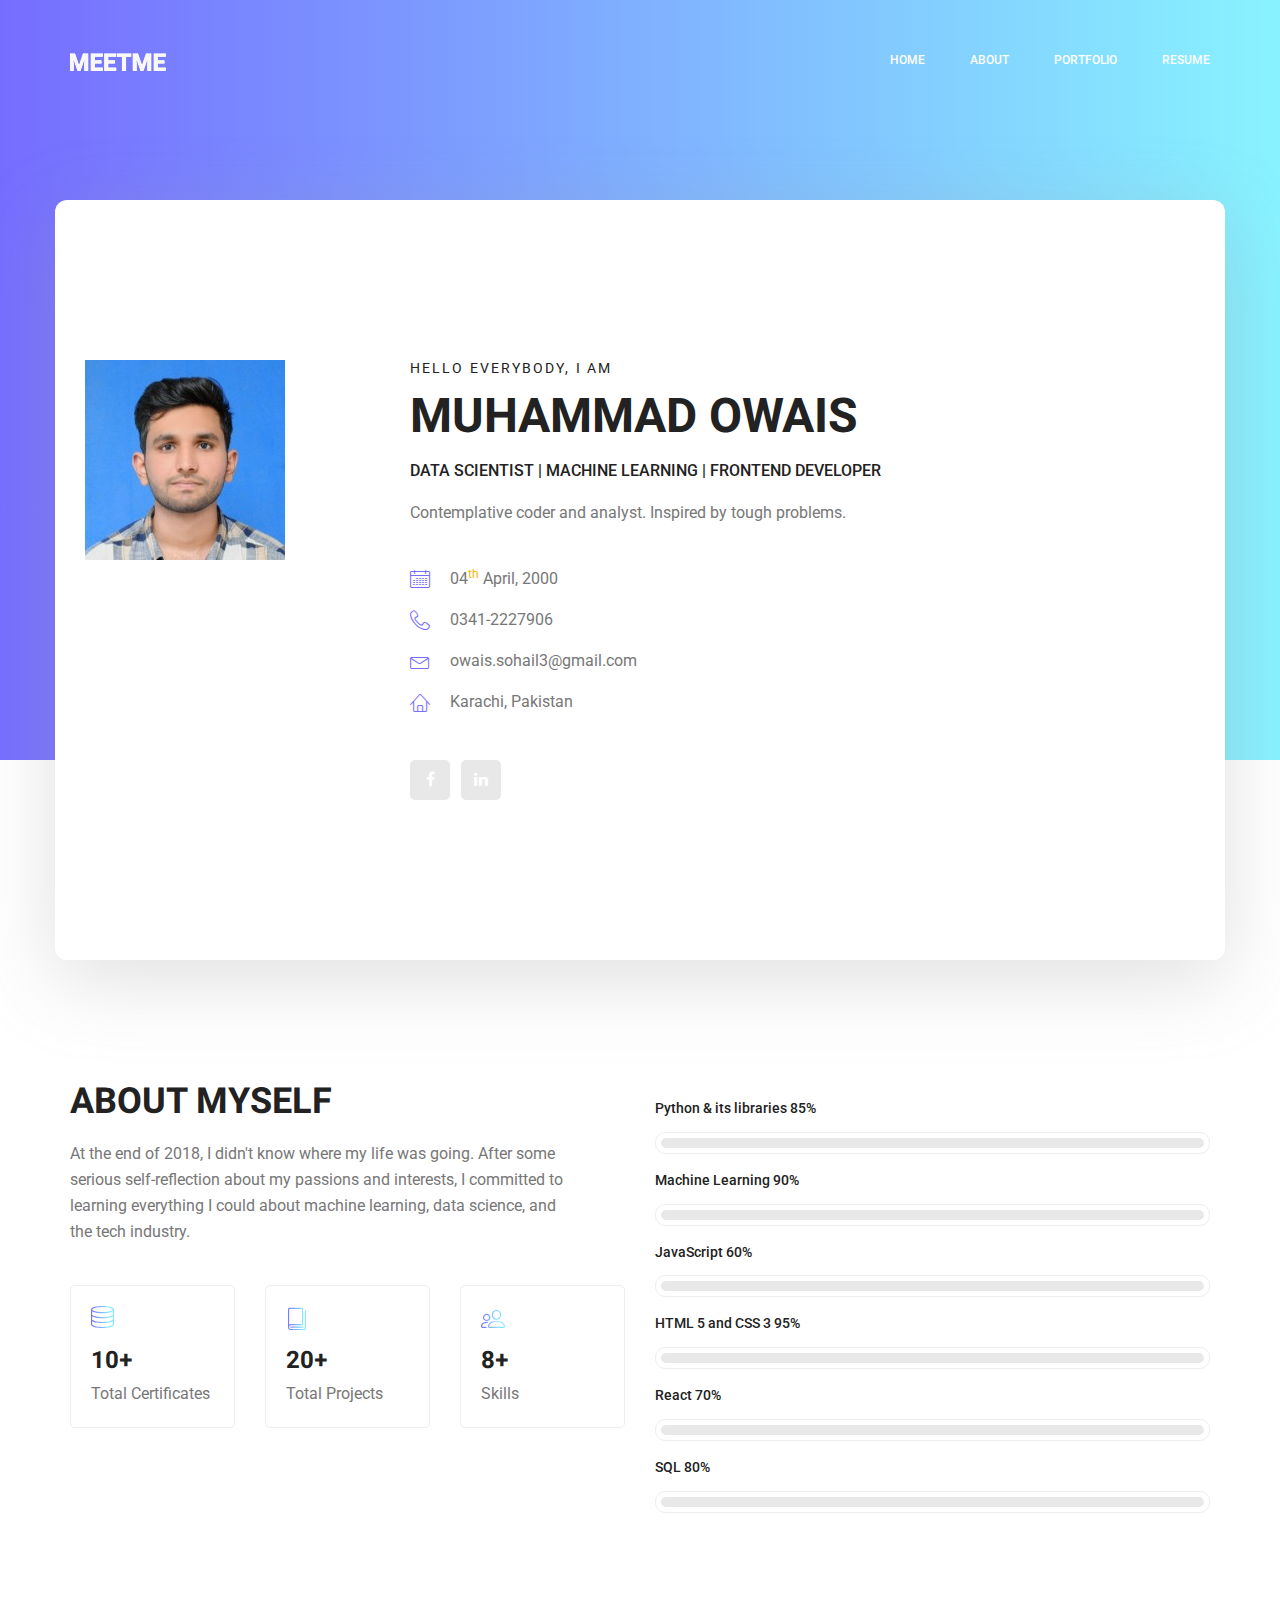
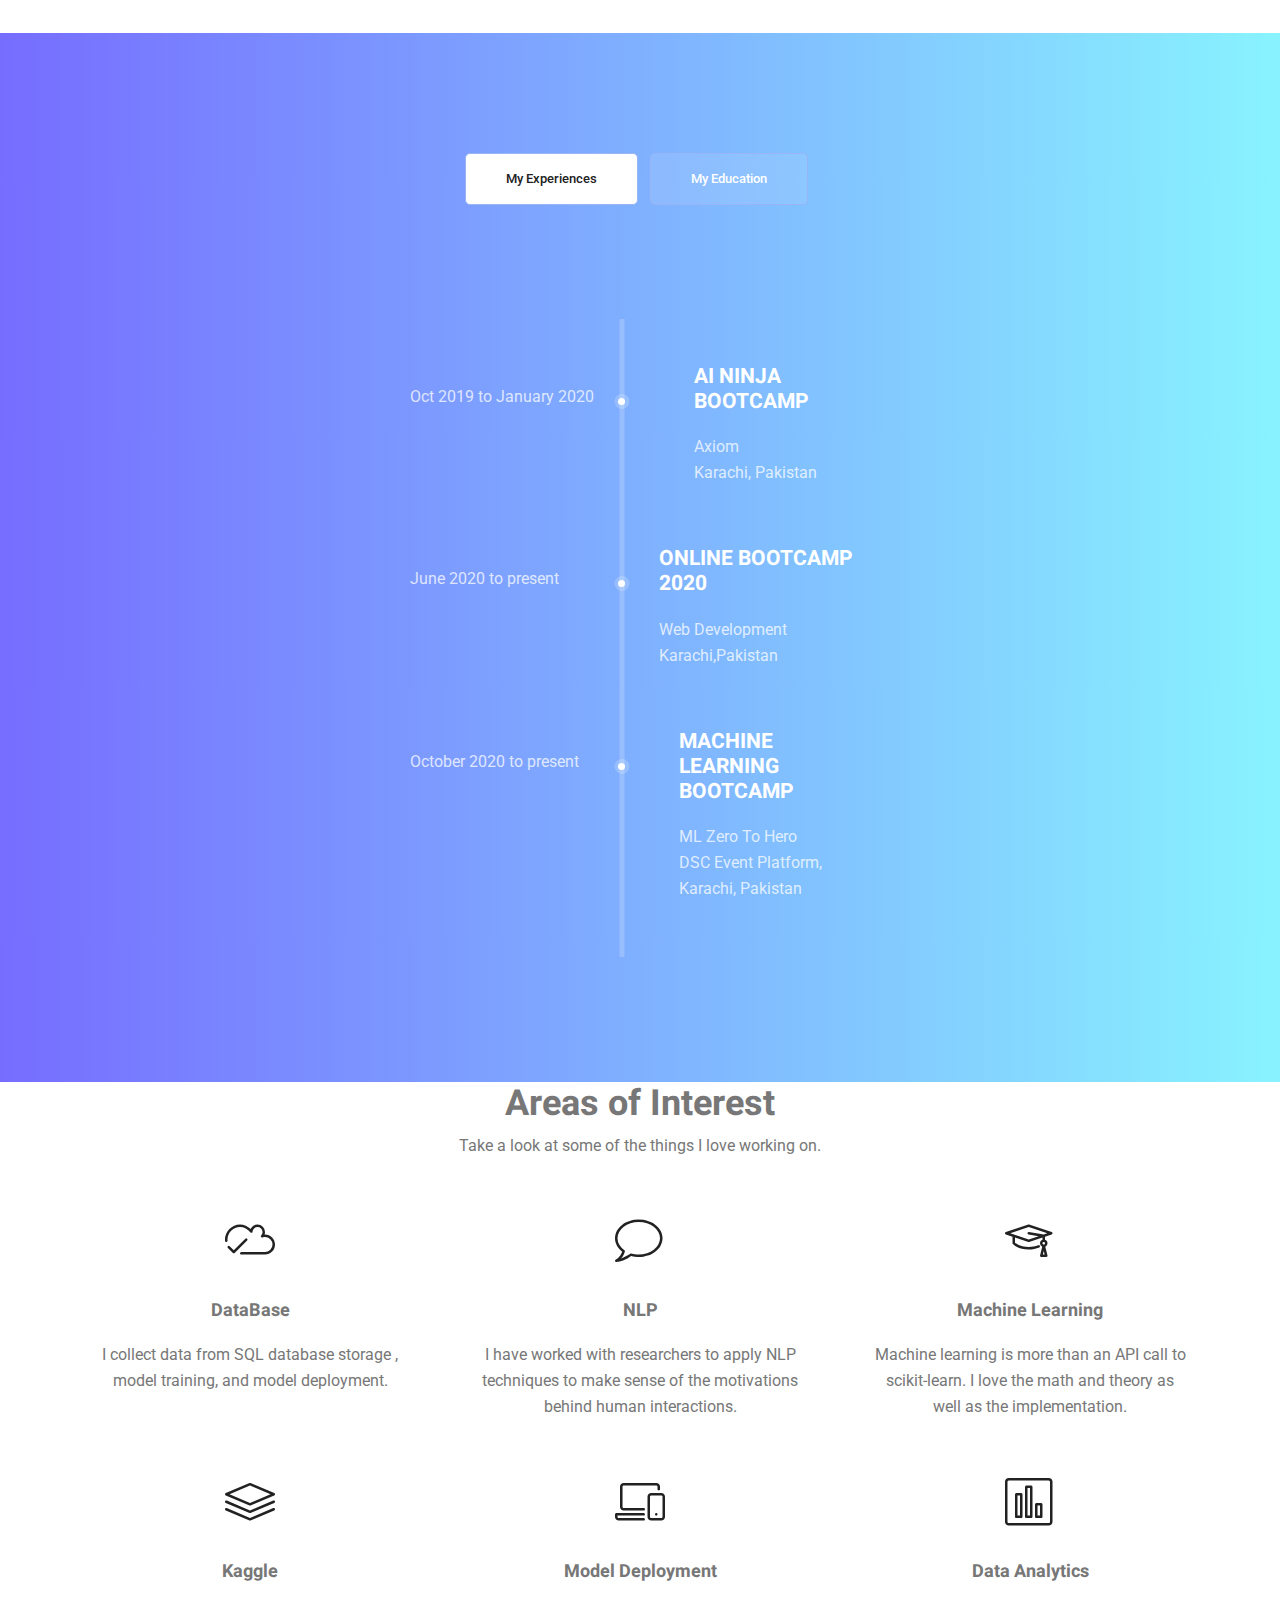
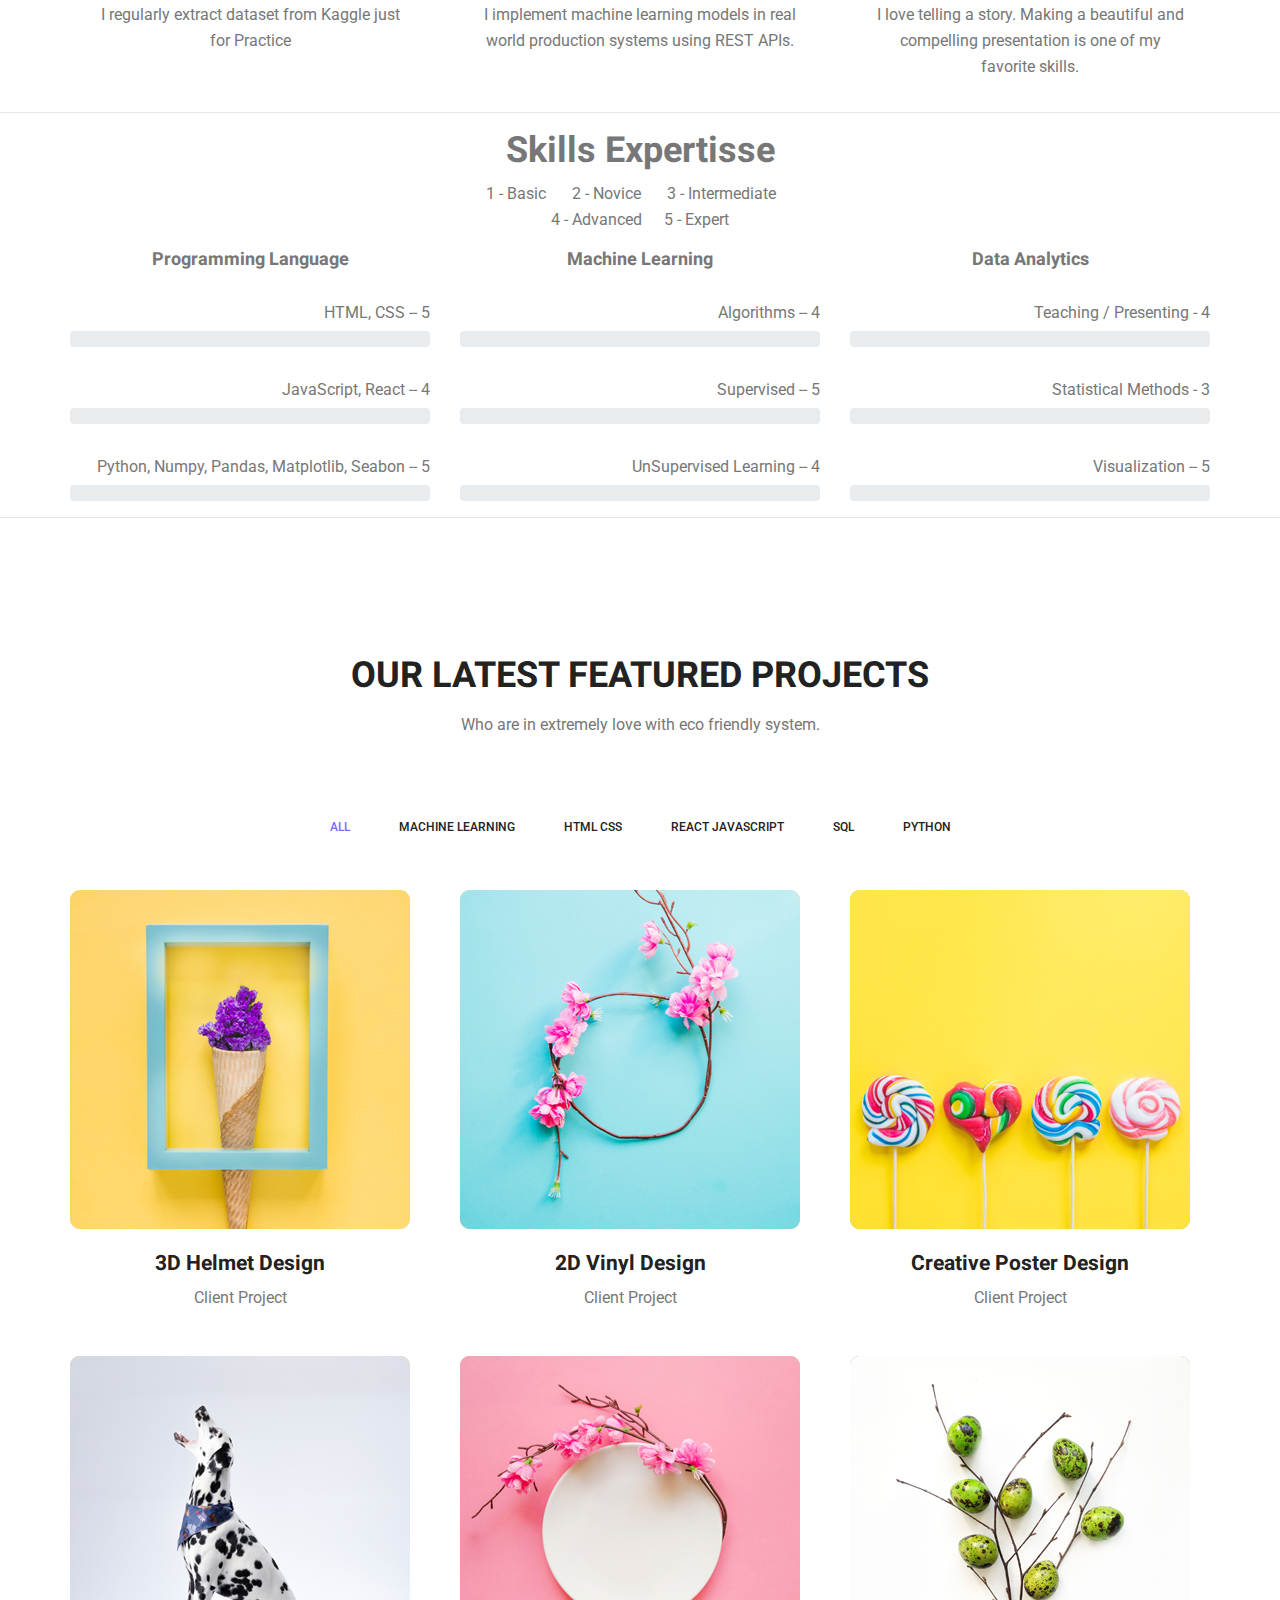
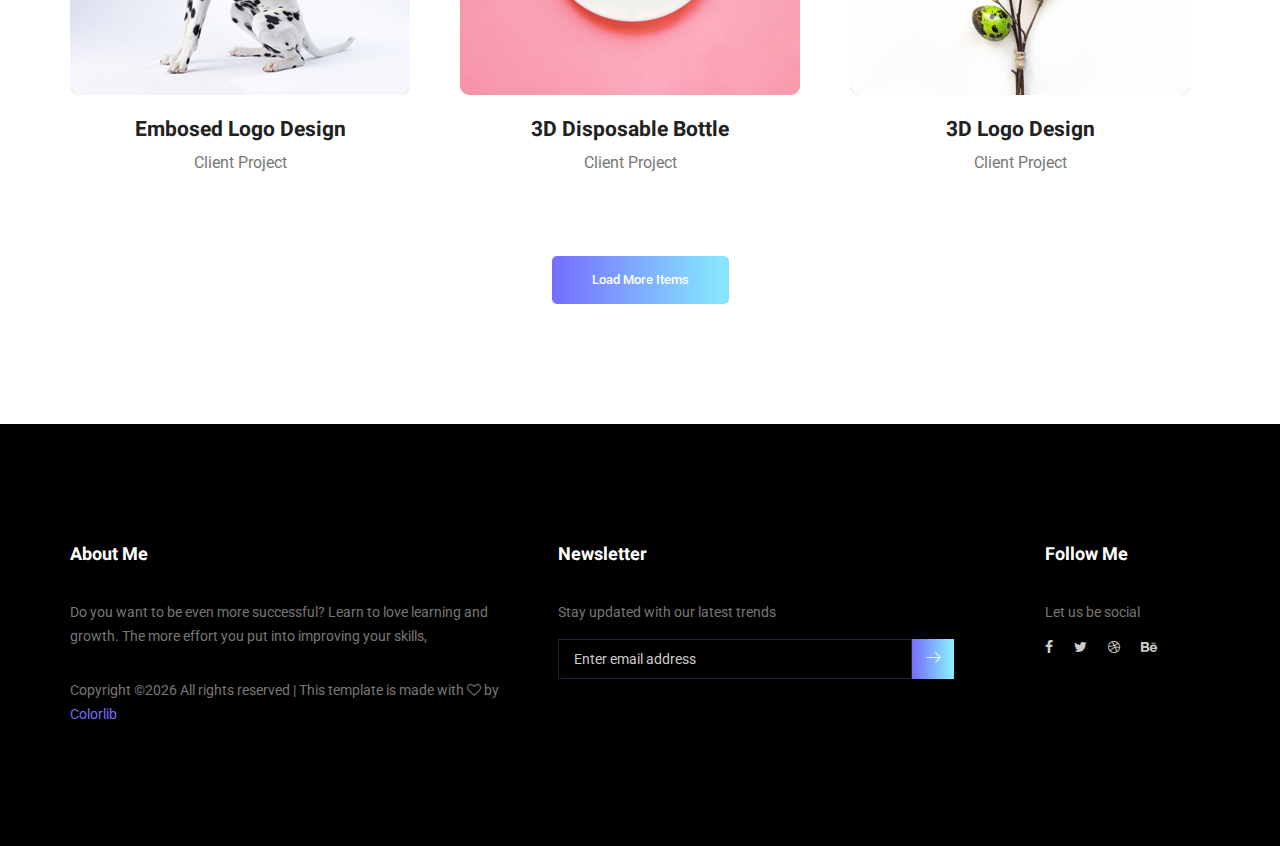
==== commit 34a2f0ab: "Picture updated" ====
--- a/portfolio/index.html
+++ b/portfolio/index.html
@@ -40,22 +40,8 @@
 							<ul class="nav navbar-nav menu_nav ml-auto">
 								<li class="nav-item active"><a class="nav-link" href="index.html">Home</a></li> 
 								<li class="nav-item"><a class="nav-link" href="about-us.html">About</a></li> 
-								<li class="nav-item"><a class="nav-link" href="services.html">Services</a></li> 
-								<li class="nav-item submenu dropdown">
-									<a href="#" class="nav-link dropdown-toggle" data-toggle="dropdown" role="button" aria-haspopup="true" aria-expanded="false">Pages</a>
-									<ul class="dropdown-menu">
-										<li class="nav-item"><a class="nav-link" href="portfolio.html">Portfolio</a></li>
-										<li class="nav-item"><a class="nav-link" href="elements.html">Elements</a></li>
-									</ul>
-								</li> 
-								<li class="nav-item submenu dropdown">
-									<a href="#" class="nav-link dropdown-toggle" data-toggle="dropdown" role="button" aria-haspopup="true" aria-expanded="false">Blog</a>
-									<ul class="dropdown-menu">
-										<li class="nav-item"><a class="nav-link" href="blog.html">Blog</a></li>
-										<li class="nav-item"><a class="nav-link" href="single-blog.html">Blog Details</a></li>
-									</ul>
-								</li> 
-								<li class="nav-item"><a class="nav-link" href="contact.html">Contact</a></li>
+								<li class="nav-item"><a class="nav-link" href="portfolio.html">Portfolio</a></li>
+								<li class="nav-item"><a class="nav-link" href="contact.html">Resume</a></li>
 							</ul>
 						</div> 
 					</div>
@@ -303,9 +289,9 @@
 					<div class="col-lg-4 col-md-6">
 						<div class="single-services">
 							<span class="lnr lnr-cloud-check"></span>
-							<a><h4>Cloud Compute</h4></a>
+							<a><h4>DataBase</h4></a>
 							<p>
-									I maintain servers for database storage, model training, and model deployment.
+									I collect data from SQL database storage , model training, and model deployment.
 							</p>
 						</div>
 					</div>
@@ -336,9 +322,9 @@
 					<div class="col-lg-4 col-md-6">
 						<div class="single-services">
 							<span class="lnr lnr-layers"></span>
-							<a><h4>Parallel Computing</h4></a>
+							<a><h4>Kaggle</h4></a>
 							<p>
-								I regularly extract data from Hadoop databases using the HIVE framework.
+								I regularly extract dataset from Kaggle just for Practice
 							</p>
 						</div>
 					</div>
@@ -366,7 +352,7 @@
 		<!-- End services Area -->
         
         <!--================Feature Area =================-->
-        <section class="feature_area p_120">
+        <!-- <section class="feature_area p_120">
         	<div class="container">
         		<div class="main_title">
         			<h2>offerings to my clients</h2>
@@ -396,8 +382,159 @@
         			</div>
         		</div>
         	</div>
-        </section>
-        <!--================End Feature Area =================-->
+        </section> -->
+		<!-- ================End Feature Area ================= -->
+		<hr>
+
+	<section class="home-about-area section-gap">
+
+			<div class="text-center">
+					<div class="menu-content">
+							<div class="title text-center">
+									<h1 class="mb-10">Skills Expertisse</h1>
+									  1 - Basic <span style="display: inline-block; width: 2ch;">&#9;</span>
+										 2 - Novice <span style="display: inline-block; width: 2ch;">&#9;</span>
+										 3 - Intermediate<span style="display: inline-block; width: 2ch;">&#9;</span>
+										  <p>4 - Advanced<span style="display: inline-block; width: 2ch;">&#9;</span>
+											 5 - Expert</p>
+							</div>
+					</div>
+			</div>
+
+
+<div class="container">
+		<div class="row skillbar-wraps">
+			<div class="col-lg-4 skill-left">
+				<h4 class="text-center pt-50"> Programming Language </h4>
+				<div class="single-skill">
+					<p>
+						HTML, CSS -- 5
+					</p>
+					<!-- <div class="skill" data-width="100"></div> -->
+					<div class="progress_br">
+						<div class="progress">
+							<div class="progress-bar" role="progressbar" aria-valuenow="100" aria-valuemin="0" aria-valuemax="100"></div>
+						</div>
+					</div>
+				</div>
+
+				<div class="single-skill">
+					<p>
+						JavaScript, React -- 4
+					</p>
+					<!-- <div class="skill" data-width="80"></div> -->
+					<div class="progress_br">
+						<div class="progress">
+							<div class="progress-bar" role="progressbar" aria-valuenow="90" aria-valuemin="0" aria-valuemax="100"></div>
+						</div>
+					</div>
+				</div>
+
+				<div class="single-skill">
+					<p>
+						Python, Numpy, Pandas, Matplotlib, Seabon -- 5
+					</p>
+					<!-- <div class="skill" data-width="60"></div> -->
+					<div class="progress_br">
+						<div class="progress">
+							<div class="progress-bar" role="progressbar" aria-valuenow="100" aria-valuemin="0" aria-valuemax="100"></div>
+						</div>
+					</div>
+				</div>
+			</div>
+
+
+
+
+			<div class="col-lg-4 skill-right">
+				<h4 class="text-center pt-50">Machine Learning</h4>
+				<div class="single-skill">
+					<p>
+						Algorithms -- 4
+					</p>
+					<!-- <div class="skill" data-width="100"></div> -->
+					<div class="progress_br">
+						<div class="progress">
+							<div class="progress-bar" role="progressbar" aria-valuenow="80" aria-valuemin="0" aria-valuemax="100"></div>
+						</div>
+					</div>
+				</div>
+				<div class="single-skill">
+					<p>
+						Supervised -- 5
+					</p>
+					<!-- <div class="skill" data-width="80"></div> -->
+					<div class="progress_br">
+						<div class="progress">
+							<div class="progress-bar" role="progressbar" aria-valuenow="100" aria-valuemin="0" aria-valuemax="100"></div>
+						</div>
+					</div>
+				</div>
+
+				<div class="single-skill">
+					<p>
+						UnSupervised Learning -- 4
+					</p>
+					<!-- <div class="skill" data-width="80"></div> -->
+					<div class="progress_br">
+						<div class="progress">
+							<div class="progress-bar" role="progressbar" aria-valuenow="80" aria-valuemin="0" aria-valuemax="100"></div>
+						</div>
+					</div>
+				</div>
+
+			</div>
+
+			<div class="col-lg-4 skill-right">
+				<h4 class="text-center pt-50"> Data Analytics </h4>
+
+				<div class="single-skill">
+					<p>
+						Teaching / Presenting - 4
+					</p>
+					<!-- <div class="skill" data-width="100"></div> -->
+					<div class="progress_br">
+						<div class="progress">
+							<div class="progress-bar" role="progressbar" aria-valuenow="80" aria-valuemin="0" aria-valuemax="100"></div>
+						</div>
+					</div>
+				</div>
+
+				<div class="single-skill">
+					<p>
+						Statistical Methods - 3
+					</p>
+					<!-- <div class="skill" data-width="60"></div> -->
+					<div class="progress_br">
+						<div class="progress">
+							<div class="progress-bar" role="progressbar" aria-valuenow="60" aria-valuemin="0" aria-valuemax="100"></div>
+						</div>
+					</div>
+				</div>
+
+
+				<div class="single-skill">
+					<p>
+						Visualization  -- 5
+					</p>
+					<!-- <div class="skill" data-width="40"></div> -->
+					<div class="progress_br">
+						<div class="progress">
+							<div class="progress-bar" role="progressbar" aria-valuenow="100" aria-valuemin="0" aria-valuemax="100"></div>
+						</div>
+					</div>
+				</div>
+
+			</div>
+
+		</div>
+	</div>
+
+	</section>
+
+
+<hr>
+ 
         
         <!--================Home Gallery Area =================-->
         <section class="home_gallery_area p_120">
@@ -409,10 +546,11 @@
         		<div class="isotope_fillter">
         			<ul class="gallery_filter list">
 						<li class="active" data-filter="*"><a href="#">All</a></li>
-						<li data-filter=".brand"><a href="#">Vector</a></li>
-						<li data-filter=".manipul"><a href="#">Raster</a></li>
-						<li data-filter=".creative"><a href="#">UI/UX</a></li>
-						<li data-filter=".design"><a href="#">Printing</a></li>
+						<li data-filter=".brand"><a href="#">Machine Learning</a></li>
+						<li data-filter=".manipul"><a href="#">HTML CSS</a></li>
+						<li data-filter=".creative"><a href="#">React JavaScript</a></li>
+						<li data-filter=".design"><a href="#">SQL</a></li>
+						<li data-filter=".design"><a href="#">Python</a></li>
 					</ul>
         		</div>
         	</div>
@@ -498,53 +636,7 @@
         </section>
         <!--================End Home Gallery Area =================-->
         
-        <!--================Testimonials Area =================-->
-        <section class="testimonials_area p_120">
-        	<div class="container">
-        		<div class="main_title">
-        			<h2>Testimonials</h2>
-        			<p>If you are looking at blank cassettes on the web, you may be very confused at the difference in price. You may see some for as low as $.17 each.</p>
-        		</div>
-        		<div class="testi_inner">
-					<div class="testi_slider owl-carousel">
-						<div class="item">
-							<div class="testi_item">
-								<p>As conscious traveling Paup ers we must always be oncerned about our dear Mother Earth. If you think about it, you travel across her face</p>
-								<h4>Fanny Spencer</h4>
-								<a href="#"><i class="fa fa-star"></i></a>
-								<a href="#"><i class="fa fa-star"></i></a>
-								<a href="#"><i class="fa fa-star"></i></a>
-								<a href="#"><i class="fa fa-star"></i></a>
-								<a href="#"><i class="fa fa-star-half-o"></i></a>
-							</div>
-						</div>
-						<div class="item">
-							<div class="testi_item">
-								<p>As conscious traveling Paup ers we must always be oncerned about our dear Mother Earth. If you think about it, you travel across her face</p>
-								<h4>Fanny Spencer</h4>
-								<a href="#"><i class="fa fa-star"></i></a>
-								<a href="#"><i class="fa fa-star"></i></a>
-								<a href="#"><i class="fa fa-star"></i></a>
-								<a href="#"><i class="fa fa-star"></i></a>
-								<a href="#"><i class="fa fa-star-half-o"></i></a>
-							</div>
-						</div>
-						<div class="item">
-							<div class="testi_item">
-								<p>As conscious traveling Paup ers we must always be oncerned about our dear Mother Earth. If you think about it, you travel across her face</p>
-								<h4>Fanny Spencer</h4>
-								<a href="#"><i class="fa fa-star"></i></a>
-								<a href="#"><i class="fa fa-star"></i></a>
-								<a href="#"><i class="fa fa-star"></i></a>
-								<a href="#"><i class="fa fa-star"></i></a>
-								<a href="#"><i class="fa fa-star-half-o"></i></a>
-							</div>
-						</div>
-					</div>
-        		</div>
-        	</div>
-        </section>
-        <!--================End Testimonials Area =================-->
+       
         
         <!--================Footer Area =================-->
         <footer class="footer_area p_120">
@@ -618,6 +710,8 @@
         <script src="vendors/counter-up/jquery.waypoints.min.js"></script>
         <script src="vendors/counter-up/jquery.counterup.min.js"></script>
         <script src="js/mail-script.js"></script>
-        <script src="js/theme.js"></script>
+		<script src="js/theme.js"></script>
+		<script src="js/simple-skillbar.js"></script>
+
     </body>
 </html>--- a/portfolio/css/style.css
+++ b/portfolio/css/style.css
@@ -3007,17 +3007,20 @@
 .single-services {
   text-align: center;
   margin-top: 60px;
+  margin-top: 40px;
   
 }
 
 .single-services .lnr {
-  font-size: 35px;
+  font-size: 50px;
   color: #222;
+  /* color: red; */
   -webkit-transition: all 0.3s ease 0s;
   -moz-transition: all 0.3s ease 0s;
   -o-transition: all 0.3s ease 0s;
   transition: all 0.3s ease 0s;
 }
+
 
 .single-services h4 {
   margin-top: 30px;
@@ -3039,4 +3042,23 @@
   color: #8490ff;
 }
 
-/*--------- End Services Area -------------*/+/*--------- End Services Area -------------*/
+/*-------- Start Skillbar Style  -------------*/
+.single-skill p {
+  margin-top: 30px;
+  margin-bottom: 5px;
+  text-align: right;
+}
+
+.sb_progress {
+  height: 14px !important;
+  border-radius: 12px;
+  border: 3px solid #eee;
+}
+
+.sb_bar {
+  height: 8px !important;
+  border-radius: 12px;
+}
+
+/*--------  End Skillbar Style  -------------*/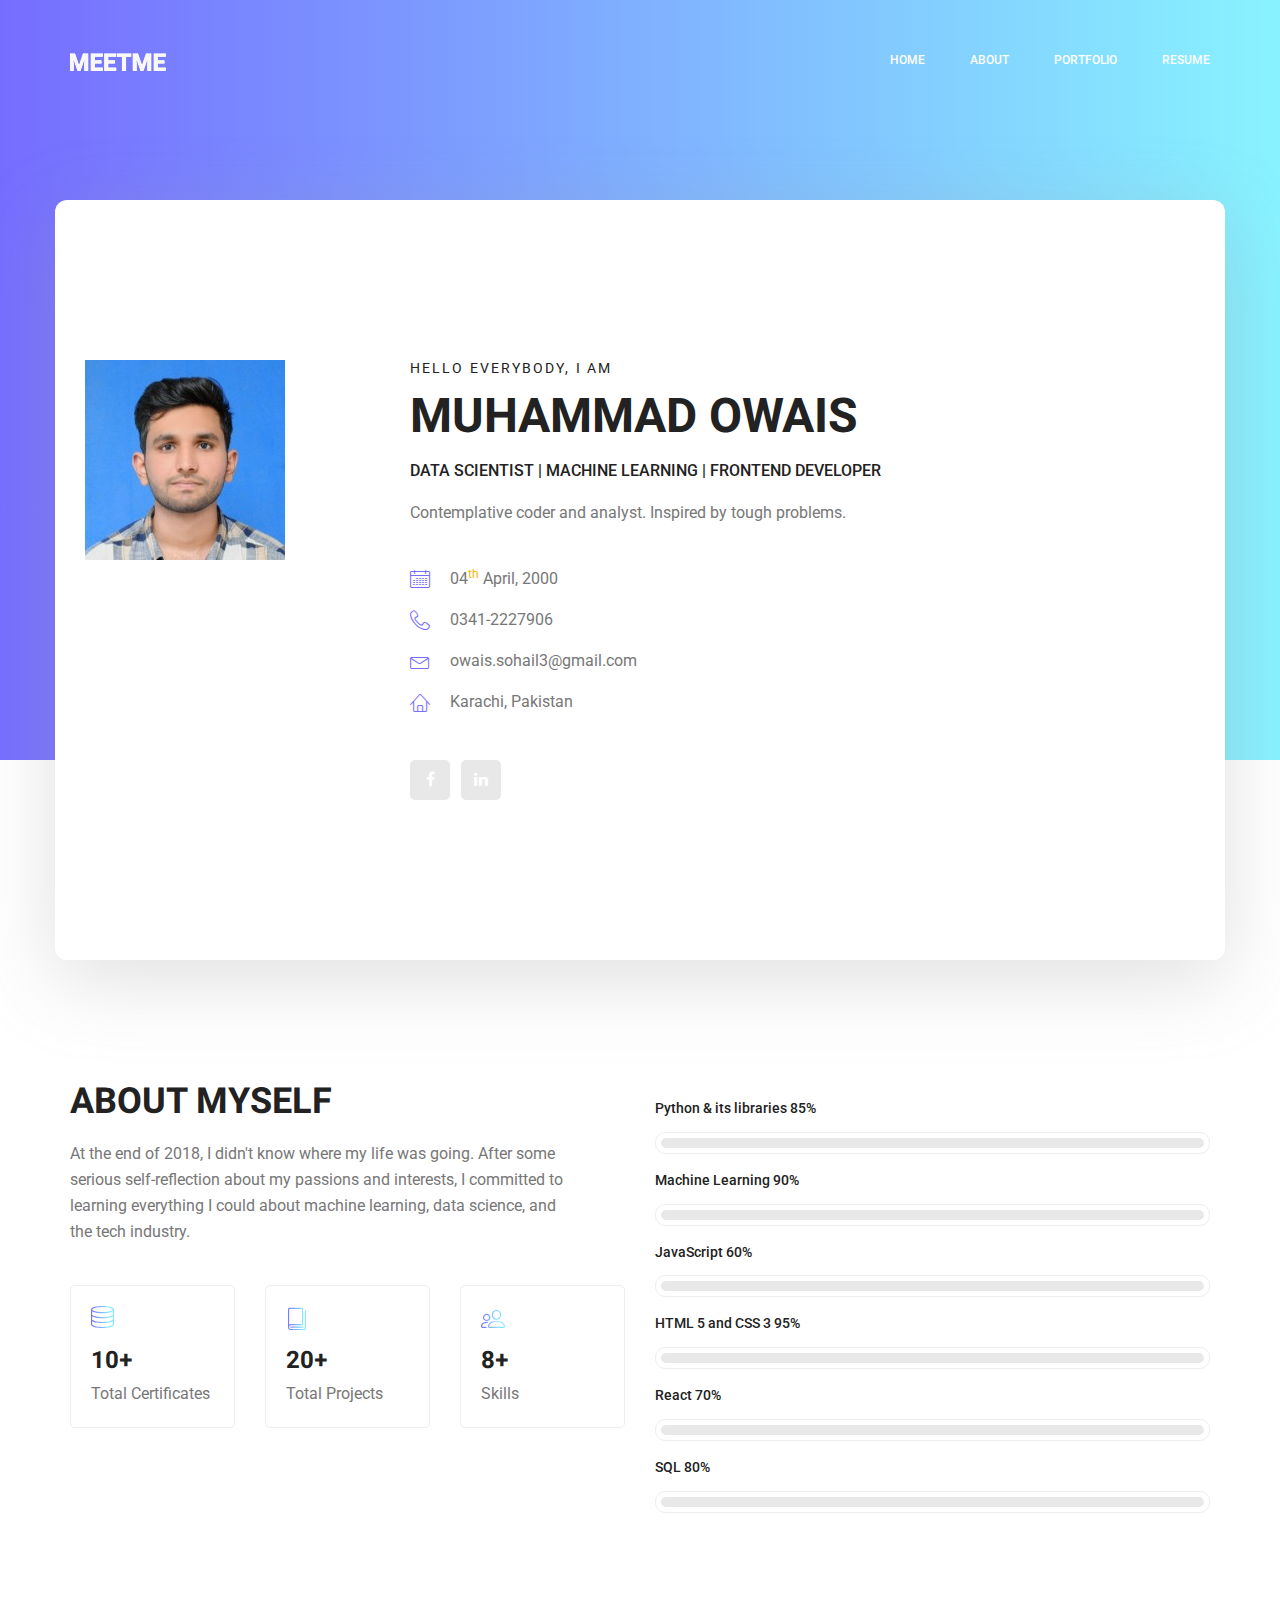
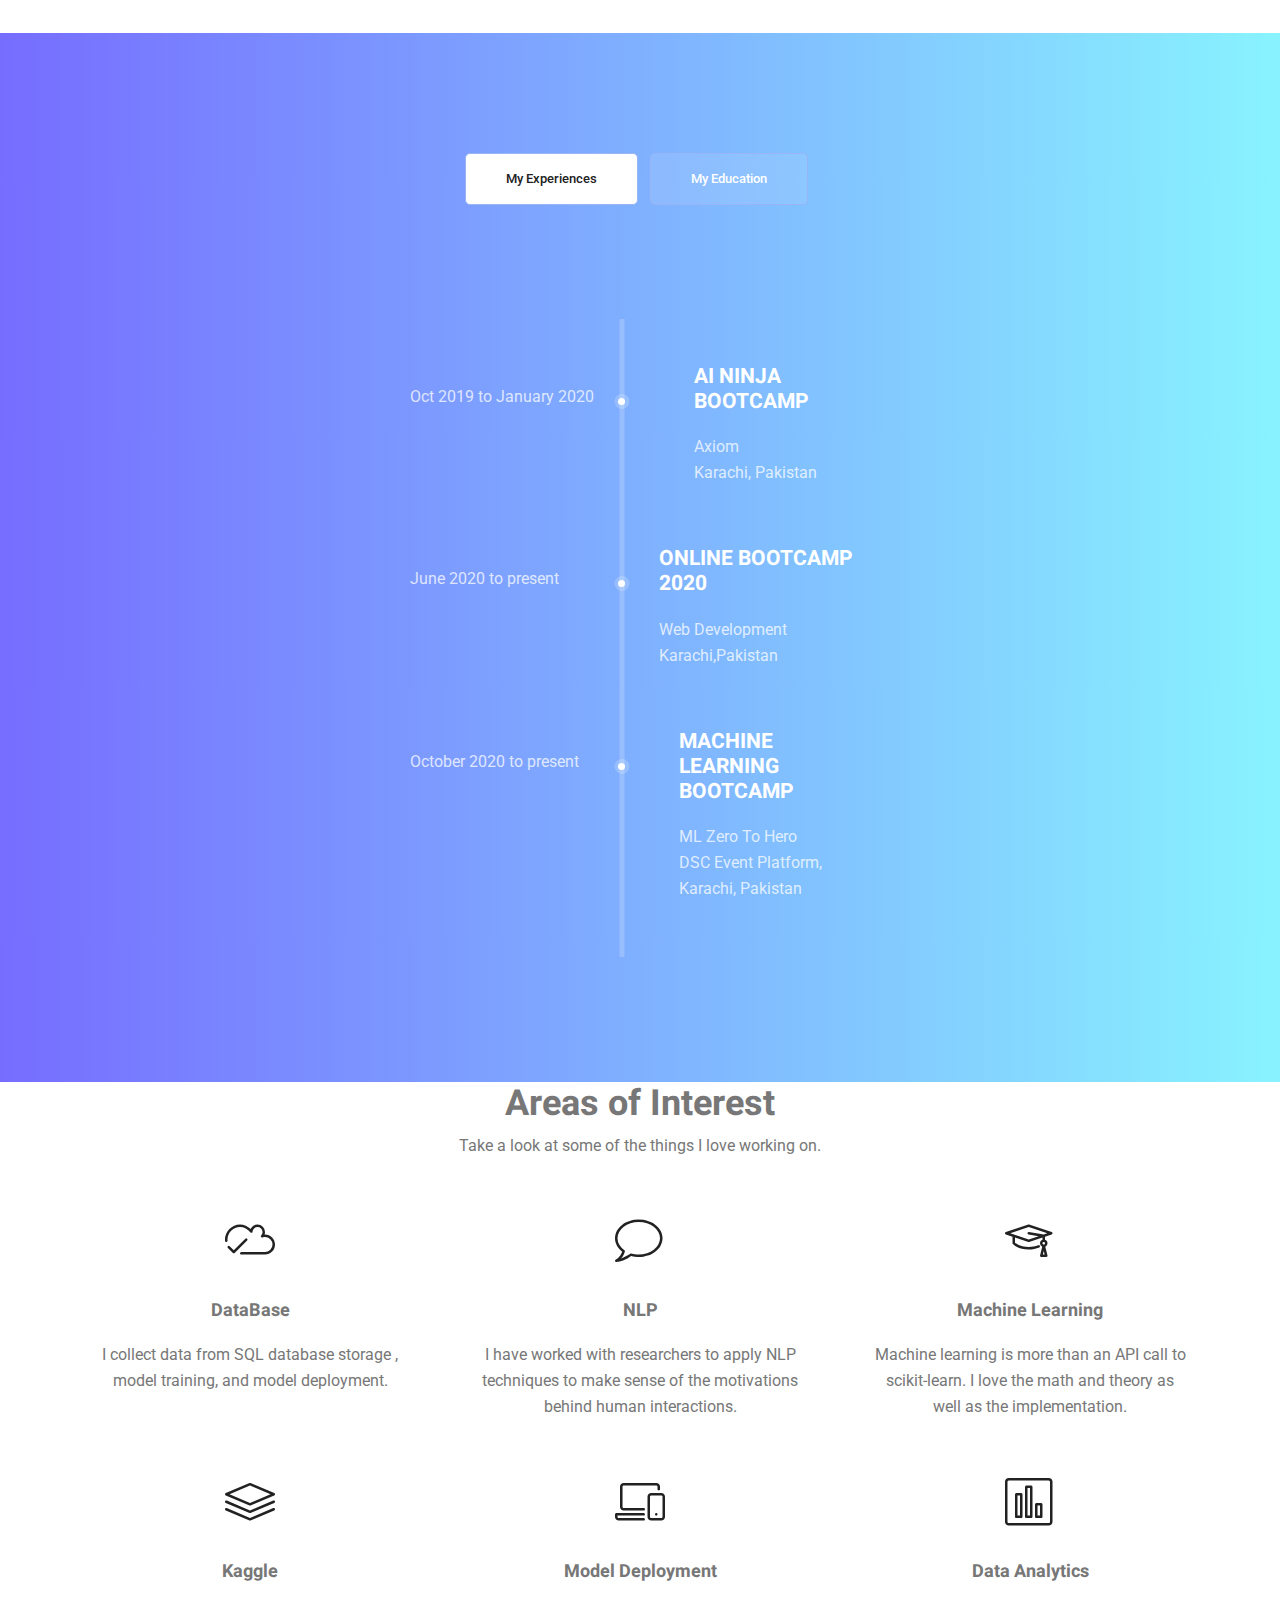
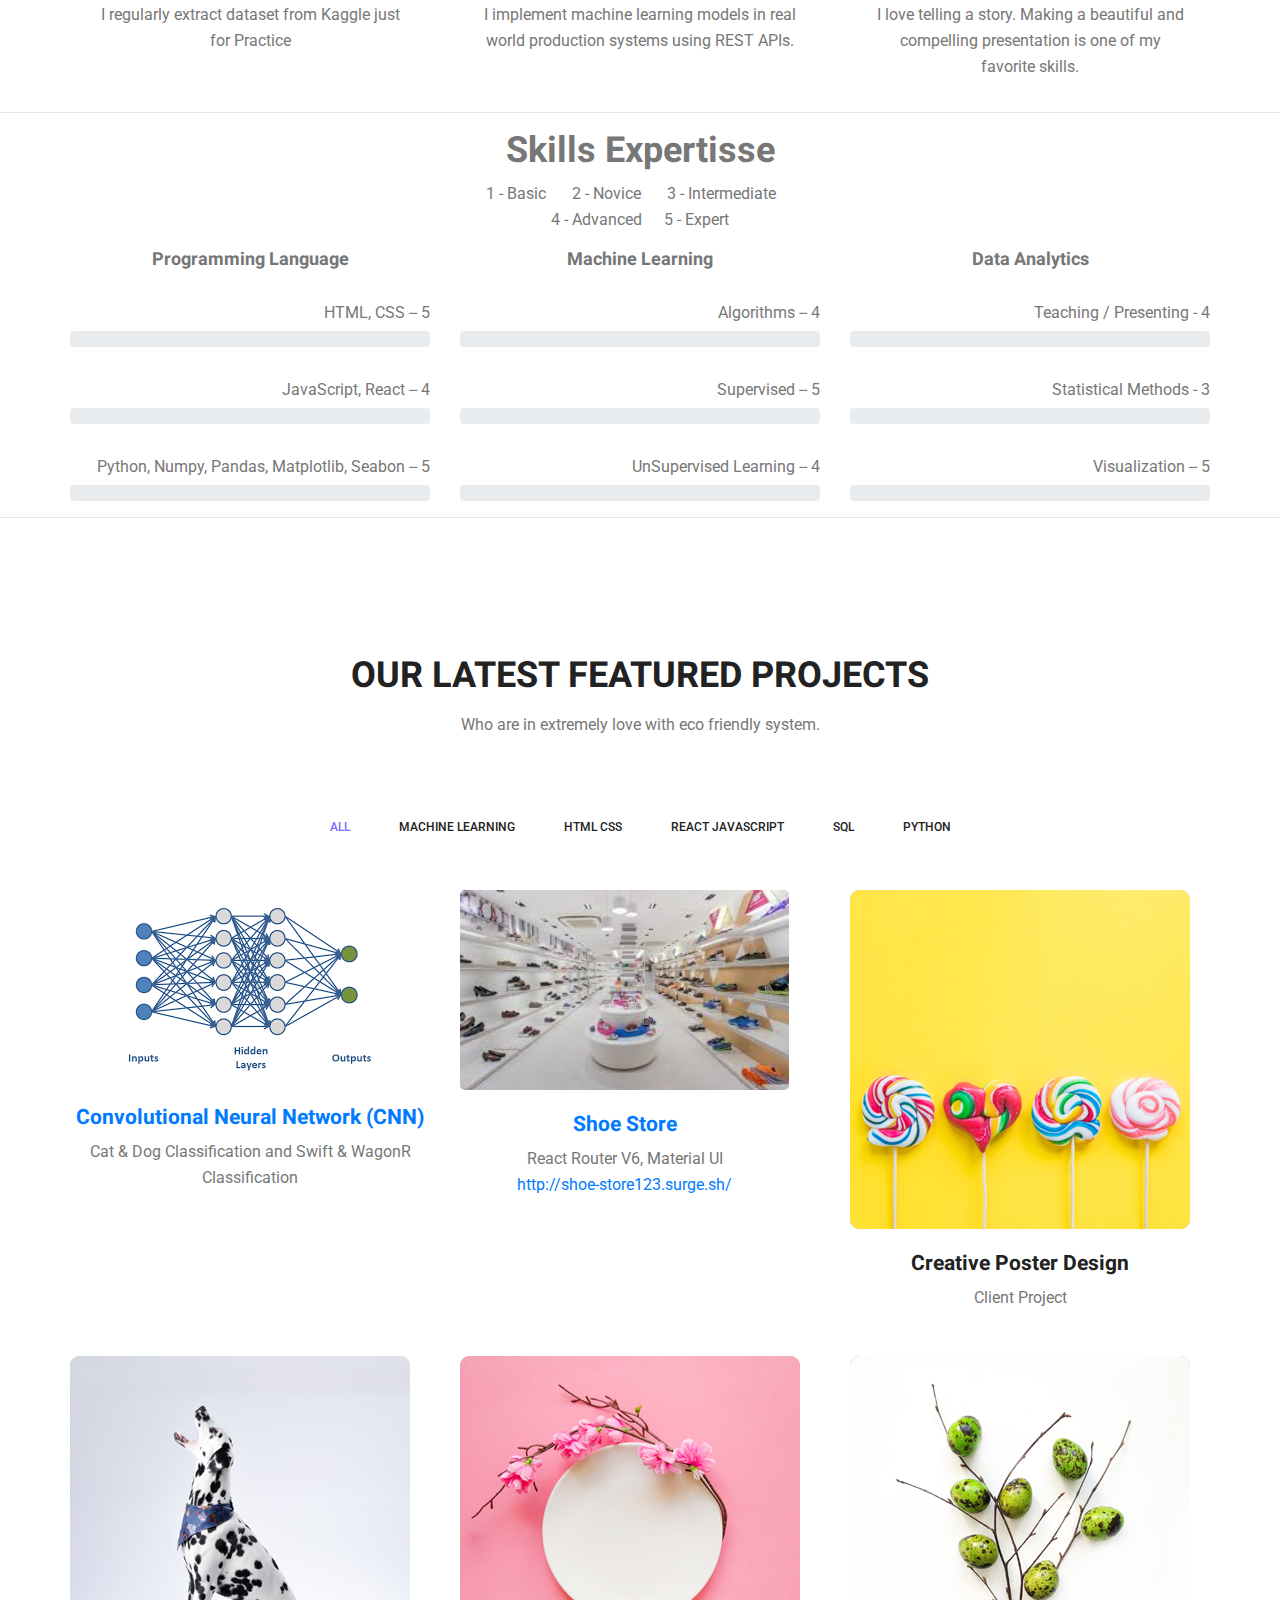
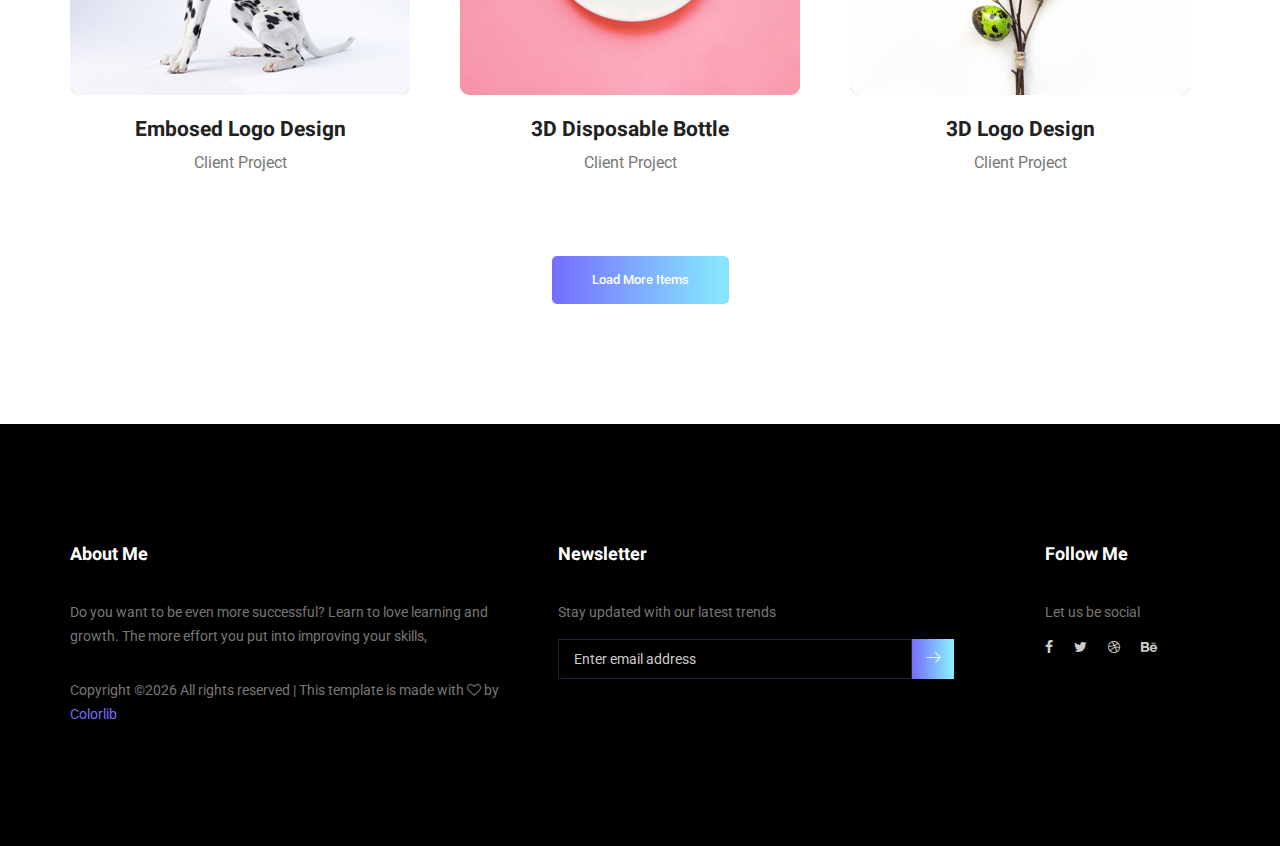
==== commit 41d876e5: "2nd Image updated" ====
--- a/portfolio/index.html
+++ b/portfolio/index.html
@@ -559,24 +559,25 @@
         			<div class="col-lg-4 col-md-4 col-sm-6 brand manipul design print">
         				<div class="h_gallery_item">
         					<div class="g_img_item">
-        						<img class="img-fluid" src="img/gallery/project-1.jpg" alt="">
-        						<a class="light" href="img/gallery/project-1.jpg"><img src="img/gallery/icon.png" alt=""></a>
+        						<img class="img-fluid" src="img/CNN.png" alt="">
+        						<a class="light" href="img/CNN.png"><img src="img/gallery/icon.png" alt=""></a>
         					</div>
         					<div class="g_item_text">
-        						<h4>3D Helmet Design</h4>
-        						<p>Client Project</p>
+        						<h4> <a href="https://github.com/owsy123/CNN">Convolutional Neural Network (CNN)</a> </h4>
+        						<p>Cat & Dog Classification and Swift & WagonR Classification</p>
         					</div>
         				</div>
         			</div>
         			<div class="col-lg-4 col-md-4 col-sm-6 brand manipul creative">
         				<div class="h_gallery_item">
-        					<div class="g_img_item">
-        						<img class="img-fluid" src="img/gallery/project-2.jpg" alt="">
+        					<div class="g_img_item" >
+        						<img  class="img-fluid" style="height: 200px;" src="img/shoestore.jpeg" alt="">
         						<a class="light" href="img/gallery/project-2.jpg"><img src="img/gallery/icon.png" alt=""></a>
         					</div>
         					<div class="g_item_text">
-        						<h4>2D Vinyl Design</h4>
-        						<p>Client Project</p>
+        						<h4> <a href="https://github.com/owsy123/shoe-store-"> Shoe Store </a></h4>
+								<p>React Router V6, Material UI</p>
+								<p><a href="http://shoe-store123.surge.sh/">http://shoe-store123.surge.sh/</a></p>
         					</div>
         				</div>
         			</div>
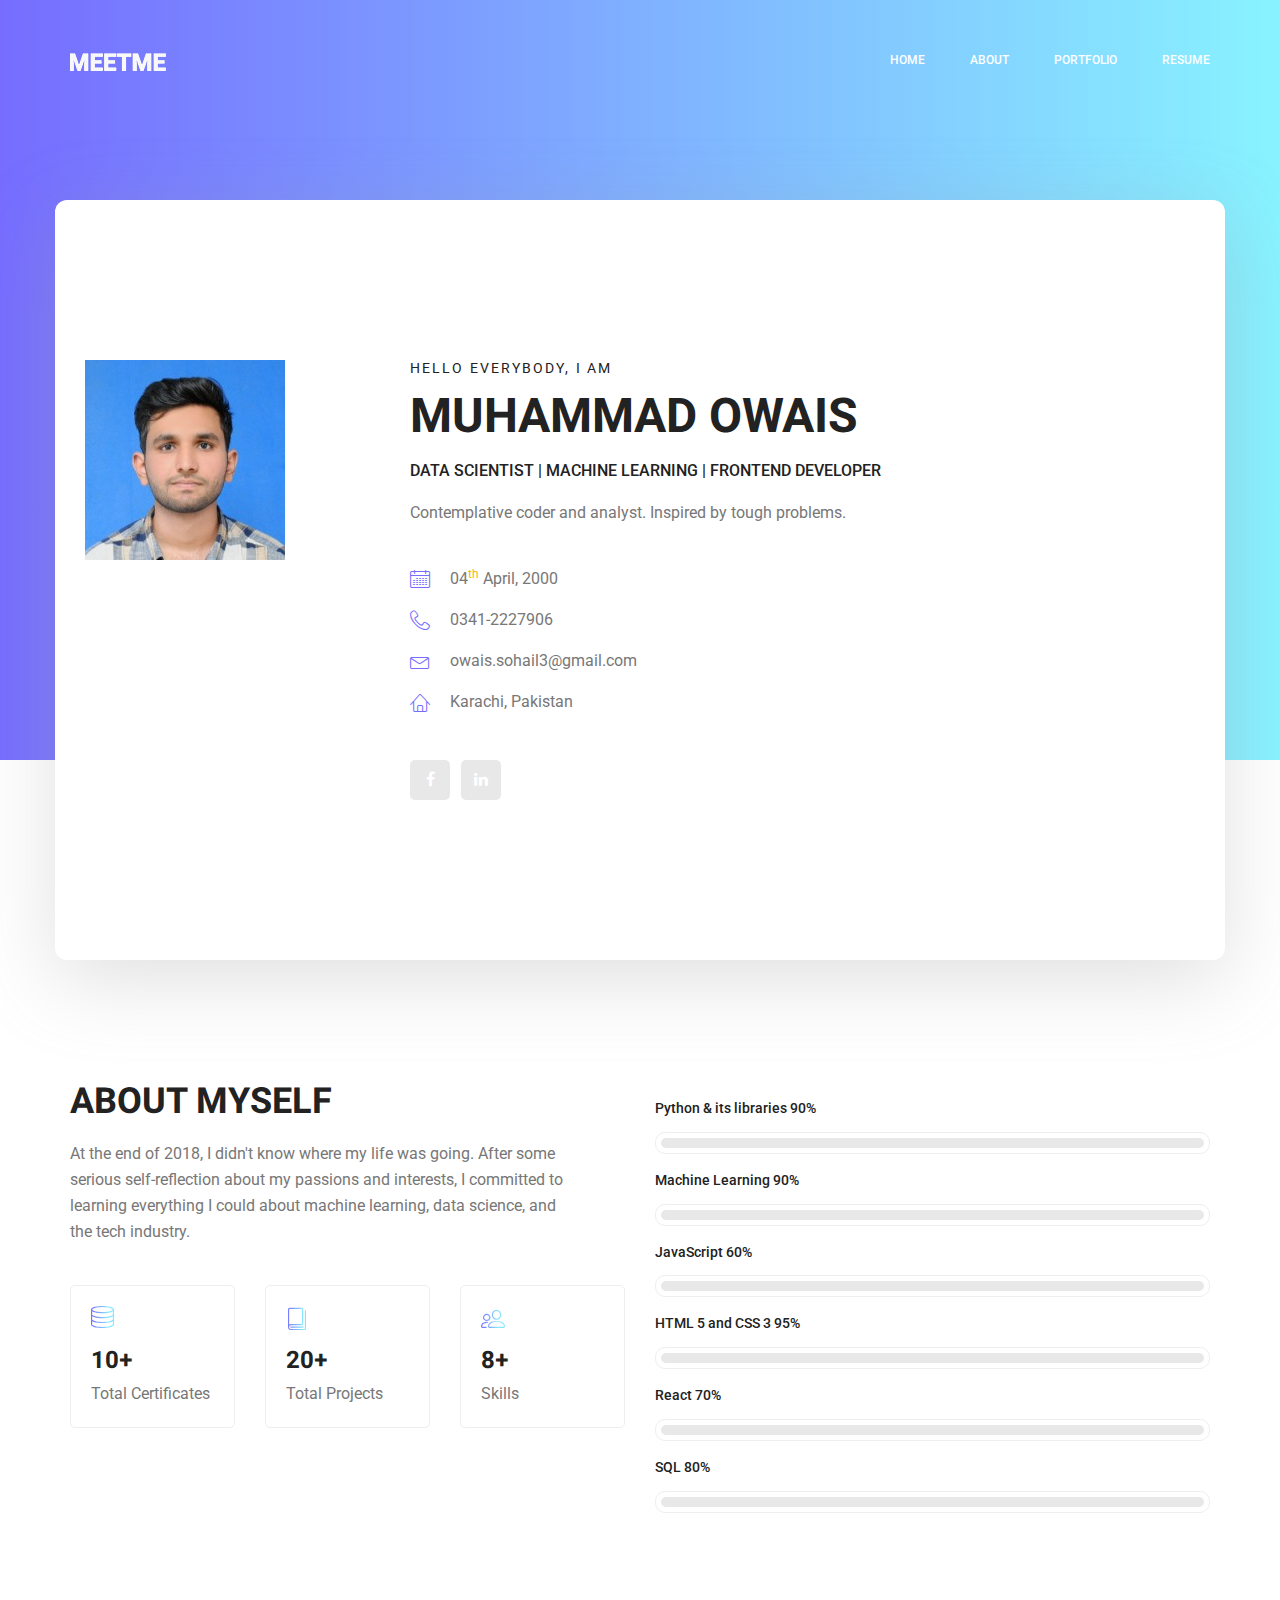
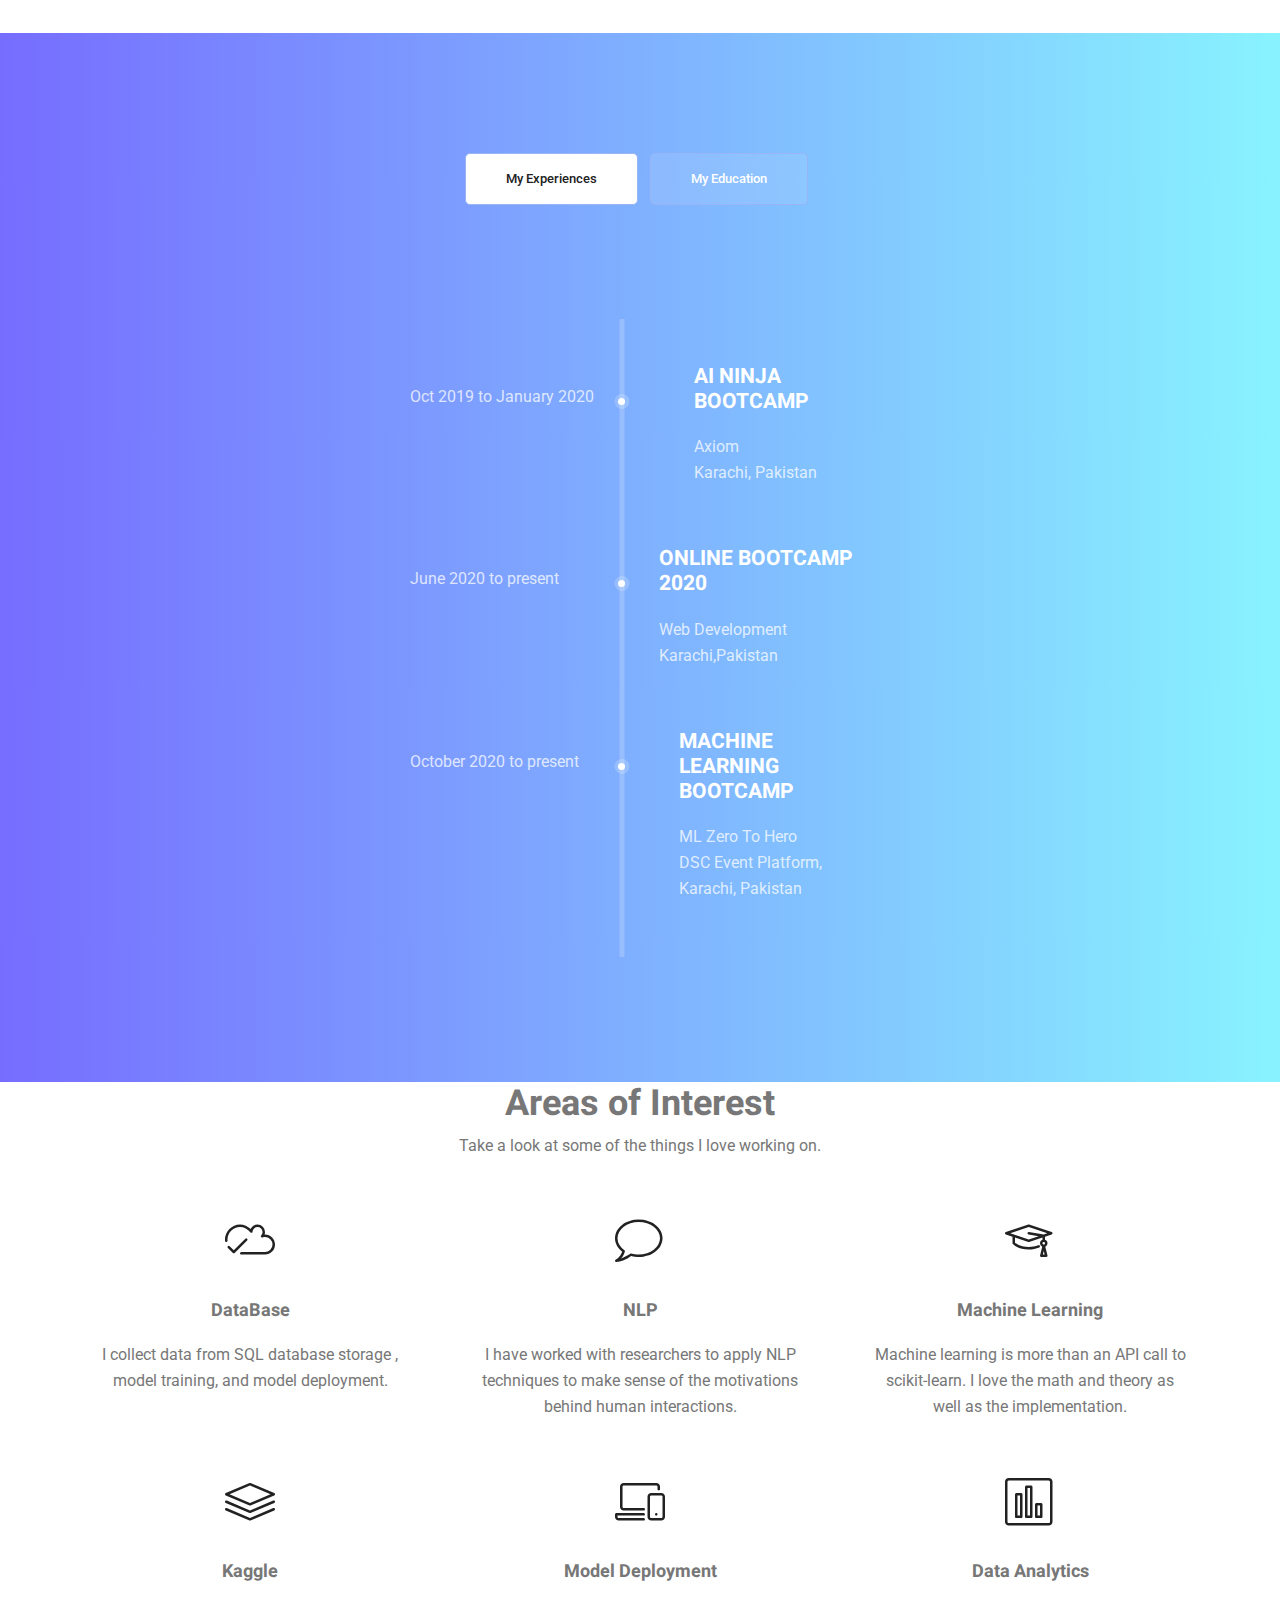
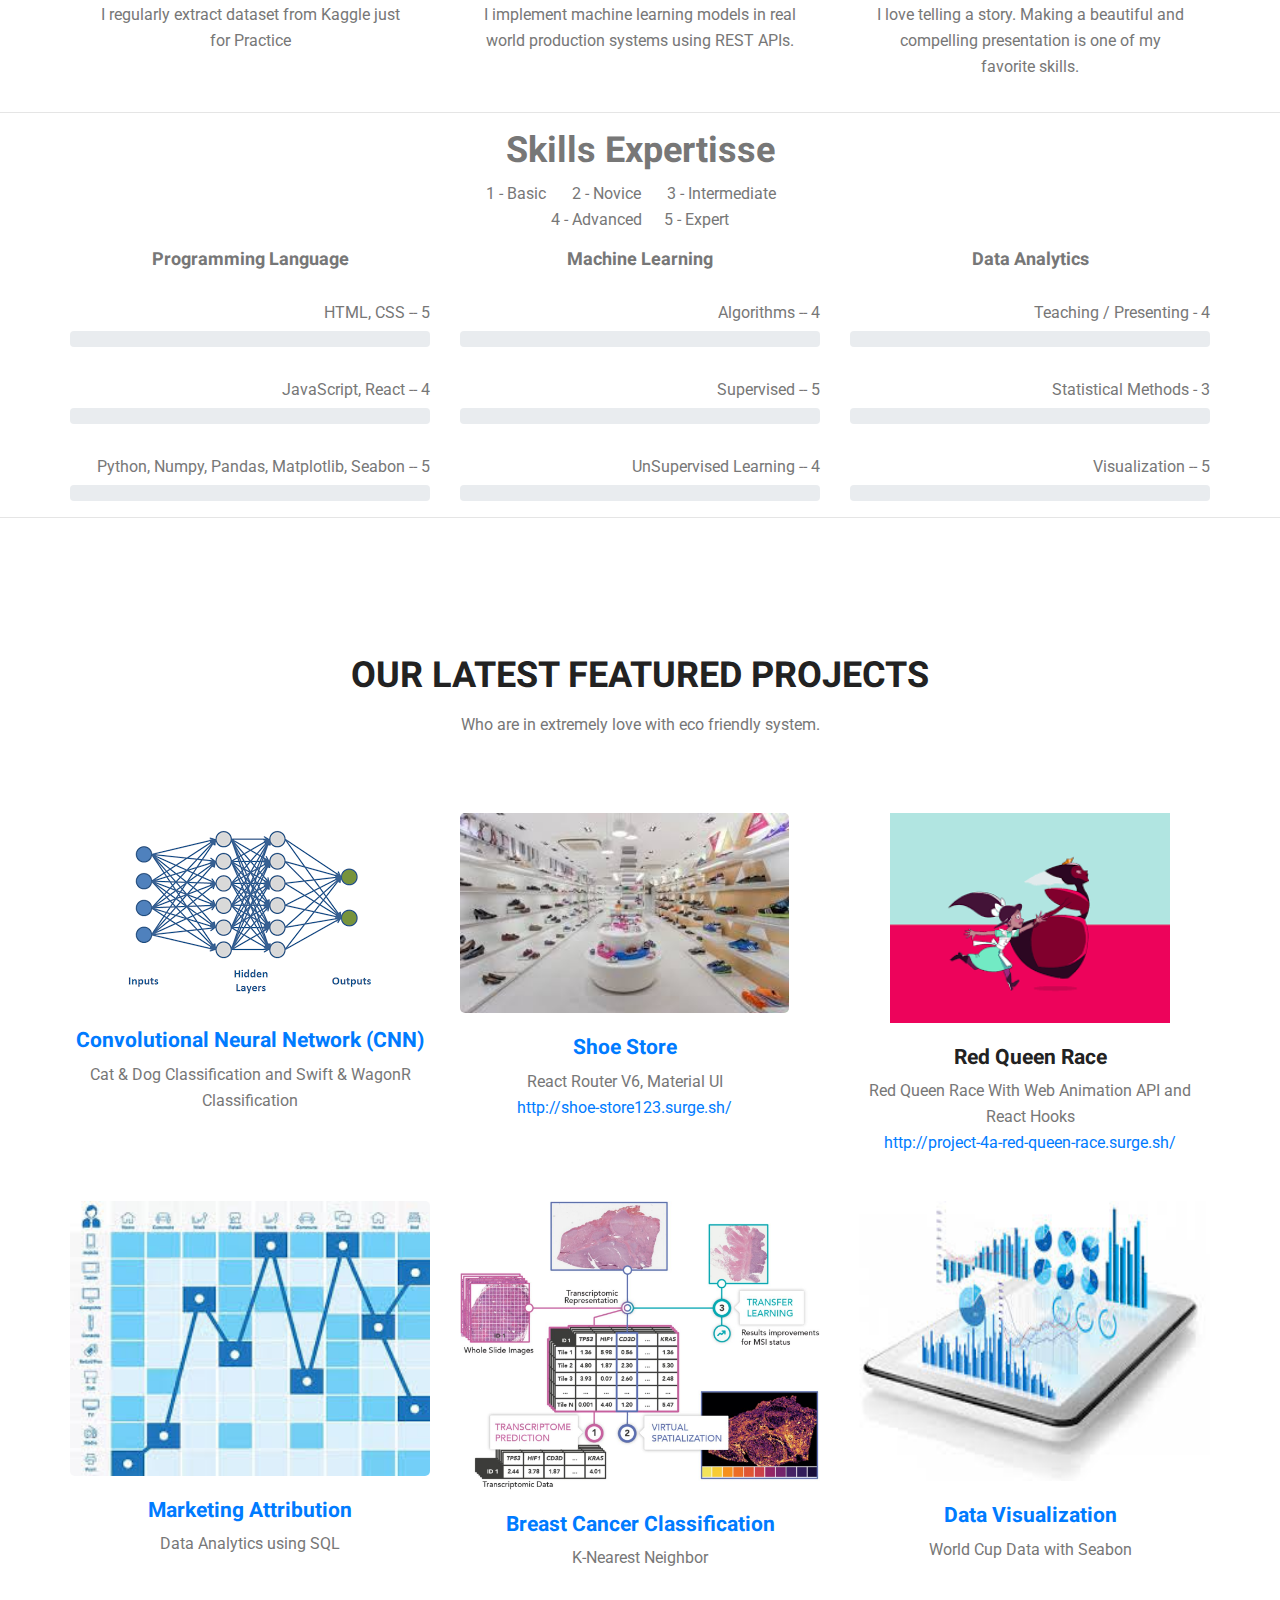
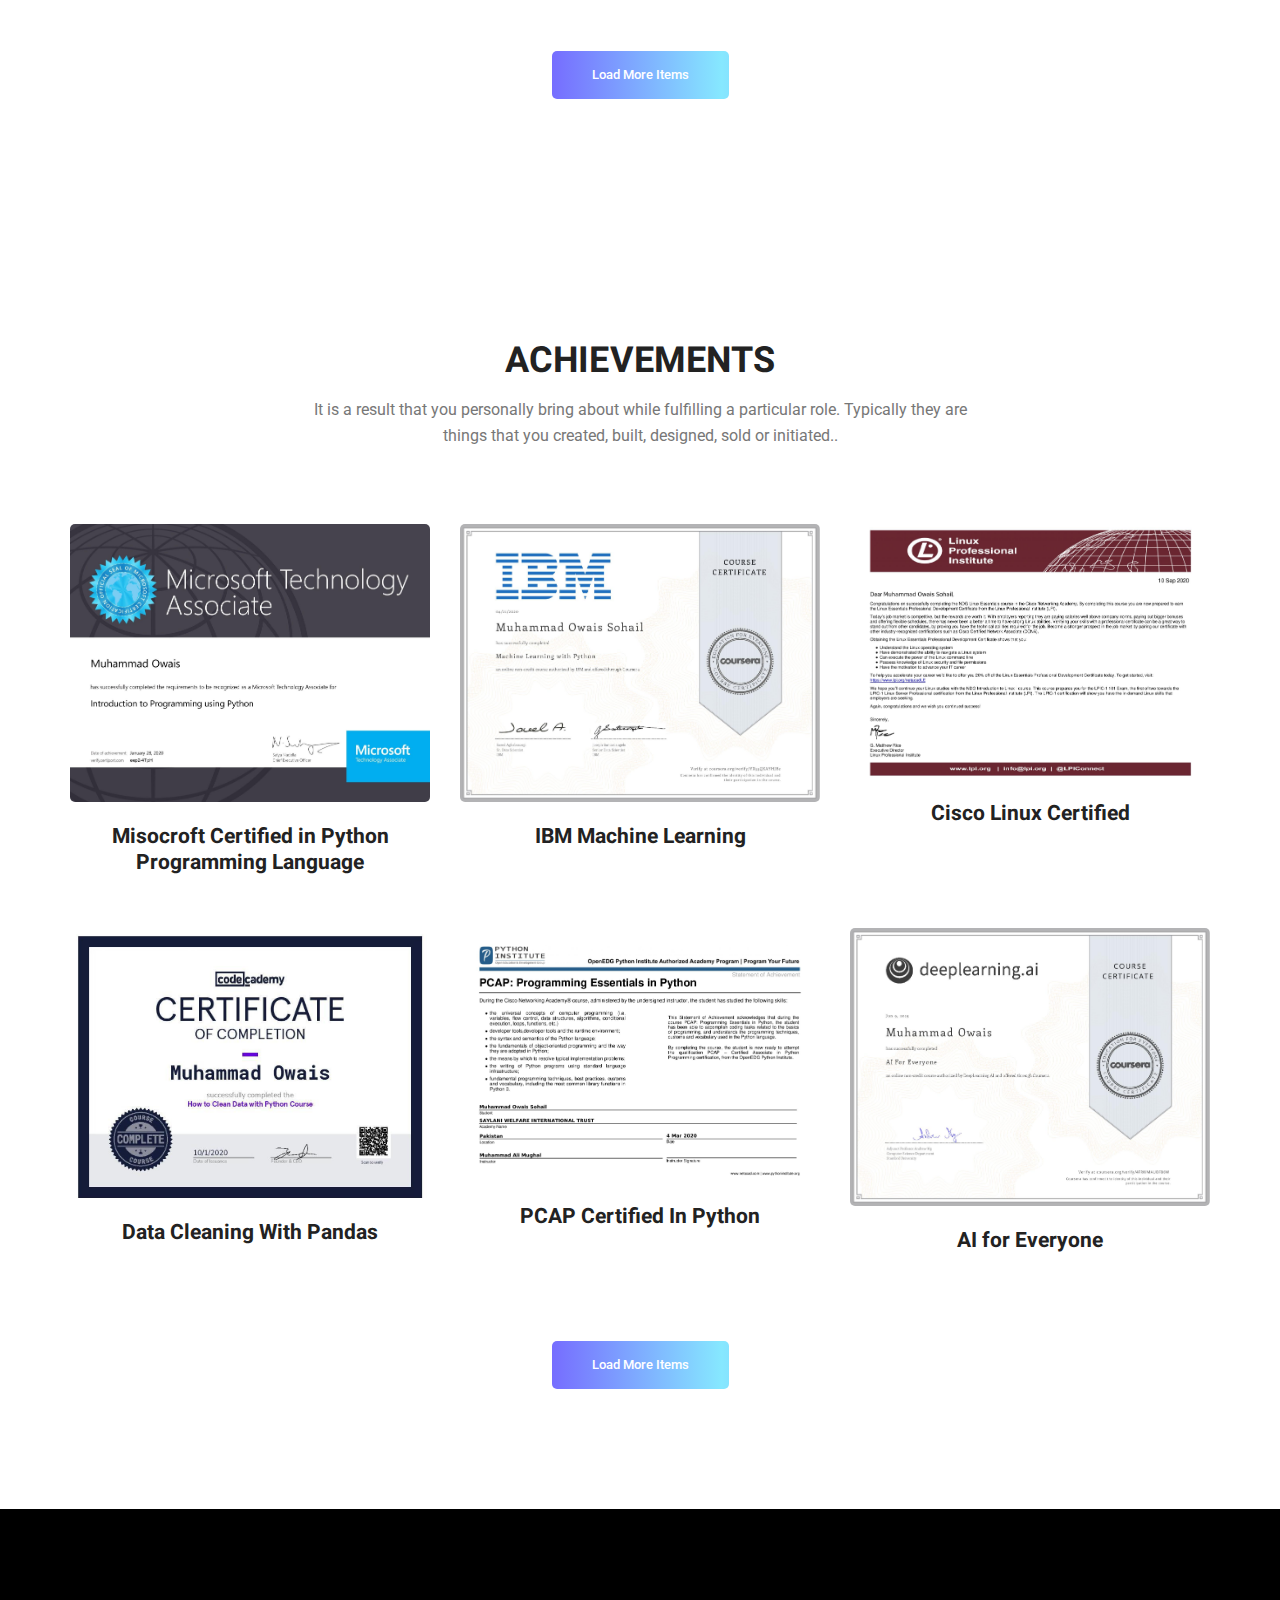
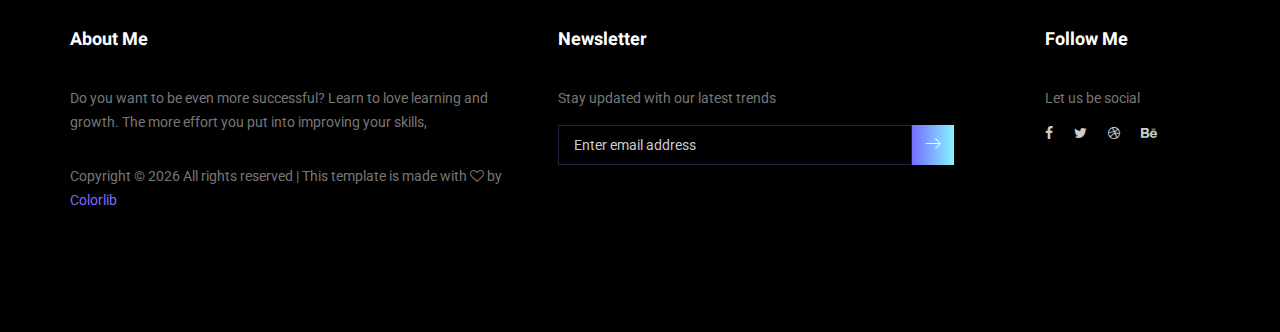
==== commit 5d4fb944: "About updated" ====
--- a/portfolio/index.html
+++ b/portfolio/index.html
@@ -1,358 +1,390 @@
 <!doctype html>
 <html lang="en">
-    <head>
-        <!-- Required meta tags -->
-        <meta charset="utf-8">
-        <meta name="viewport" content="width=device-width, initial-scale=1, shrink-to-fit=no">
-        <link rel="icon" href="img/favicon.png" type="image/png">
-        <title>MeetMe Personal</title>
-        <!-- Bootstrap CSS -->
-        <link rel="stylesheet" href="css/bootstrap.css">
-        <link rel="stylesheet" href="vendors/linericon/style.css">
-        <link rel="stylesheet" href="css/font-awesome.min.css">
-        <link rel="stylesheet" href="vendors/owl-carousel/owl.carousel.min.css">
-        <link rel="stylesheet" href="vendors/lightbox/simpleLightbox.css">
-        <link rel="stylesheet" href="vendors/nice-select/css/nice-select.css">
-        <link rel="stylesheet" href="vendors/animate-css/animate.css">
-        <link rel="stylesheet" href="vendors/popup/magnific-popup.css">
-		<link rel="stylesheet" href="vendors/flaticon/flaticon.css">
-		
-        <!-- main css -->
-        <link rel="stylesheet" href="css/style.css">
-        <link rel="stylesheet" href="css/responsive.css">
-    </head>
-    <body>
-        
-        <!--================Header Menu Area =================-->
-        <header class="header_area">
-            <div class="main_menu">
-            	<nav class="navbar navbar-expand-lg navbar-light">
-					<div class="container box_1620">
-						<!-- Brand and toggle get grouped for better mobile display -->
-						<a class="navbar-brand logo_h" href="index.html"><img src="img/logo.png" alt=""></a>
-						<button class="navbar-toggler" type="button" data-toggle="collapse" data-target="#navbarSupportedContent" aria-controls="navbarSupportedContent" aria-expanded="false" aria-label="Toggle navigation">
-							<span class="icon-bar"></span>
-							<span class="icon-bar"></span>
-							<span class="icon-bar"></span>
-						</button>
-						<!-- Collect the nav links, forms, and other content for toggling -->
-						<div class="collapse navbar-collapse offset" id="navbarSupportedContent">
-							<ul class="nav navbar-nav menu_nav ml-auto">
-								<li class="nav-item active"><a class="nav-link" href="index.html">Home</a></li> 
-								<li class="nav-item"><a class="nav-link" href="about-us.html">About</a></li> 
-								<li class="nav-item"><a class="nav-link" href="portfolio.html">Portfolio</a></li>
-								<li class="nav-item"><a class="nav-link" href="contact.html">Resume</a></li>
-							</ul>
-						</div> 
-					</div>
-            	</nav>
-            </div>
-        </header>
-        <!--================Header Menu Area =================-->
-        
-        <!--================Home Banner Area =================-->
-        <section class="home_banner_area">
-           	<div class="container box_1620">
-           		<div class="banner_inner d-flex align-items-center">
-					<div class="banner_content">
-						<div class="media">
-							<div class="d-flex">
-								<img src="img/personal.jpg" alt="">
-							</div>
-							<div class="media-body">
-								<div class="personal_text">
-									<h6>Hello Everybody, i am</h6>
-									<h3>Muhammad Owais</h3>
-									<h4>Data Scientist | Machine Learning | Frontend Developer</h4>
-									<p>Contemplative coder and analyst. Inspired by tough problems.	</p>
-									<ul class="list basic_info">
-										<li><a href="#"><i class="lnr lnr-calendar-full"></i> 04<sup>th</sup> April, 2000</a></li>
-										<li><a href="#"><i class="lnr lnr-phone-handset"></i>0341-2227906</a></li>
-										<li><a href="#"><i class="lnr lnr-envelope"></i> owais.sohail3@gmail.com</a></li>
-										<li><a href="#"><i class="lnr lnr-home"></i> Karachi, Pakistan</a></li>
-									</ul>
-									<ul class="list personal_social">
-										<li><a href="https://www.facebook.com/owais.sohail.92/"><i class="fa fa-facebook"></i></a></li>
-										<li><a href="https://www.linkedin.com/in/owais-sohail-808729190/"><i class="fa fa-linkedin"></i></a></li>
-									</ul>
-								</div>
-							</div>
-						</div>
-					</div>
-				</div>
-            </div>
-        </section>
-        <!--================End Home Banner Area =================-->
-        
-        <!--================Welcome Area =================-->
-        <section class="welcome_area p_120">
-        	<div class="container">
-        		<div class="row welcome_inner">
-        			<div class="col-lg-6">
-        				<div class="welcome_text">
-        					<h4>About Myself</h4>
-        					<p>At the end of 2018, I didn't know where my life was going. After some serious self-reflection about my passions and interests, I committed to learning everything I could about machine learning, data science, and the tech industry.</p>
-        					<div class="row">
-        						<div class="col-md-4">
-        							<div class="wel_item">
-        								<i class="lnr lnr-database"></i>
-        								<h4>10+</h4>
-        								<p>Total Certificates</p>
-        							</div>
-        						</div>
-        						<div class="col-md-4">
-        							<div class="wel_item">
-        								<i class="lnr lnr-book"></i>
-        								<h4>20+</h4>
-        								<p>Total Projects</p>
-        							</div>
-        						</div>
-        						<div class="col-md-4">
-        							<div class="wel_item">
-        								<i class="lnr lnr-users"></i>
-        								<h4>8+</h4>
-        								<p>Skills</p>
-        							</div>
-        						</div>
-        					</div>
-        				</div>
-        			</div>
-        			<div class="col-lg-6">
-        				<div class="tools_expert">
-        					<div class="skill_main">
-								<div class="skill_item">
-									<h4>Python & its libraries <span class="counter">85</span>%</h4>
-									<div class="progress_br">
-										<div class="progress">
-											<div class="progress-bar" role="progressbar" aria-valuenow="85" aria-valuemin="0" aria-valuemax="100"></div>
-										</div>
-									</div>
-								</div>
-								<div class="skill_item">
-									<h4>Machine Learning <span class="counter">90</span>%</h4>
-									<div class="progress_br">
-										<div class="progress">
-											<div class="progress-bar" role="progressbar" aria-valuenow="90" aria-valuemin="0" aria-valuemax="100"></div>
-										</div>
-									</div>
-								</div>
-								<div class="skill_item">
-									<h4>JavaScript <span class="counter">60</span>%</h4>
-									<div class="progress_br">
-										<div class="progress">
-											<div class="progress-bar" role="progressbar" aria-valuenow="70" aria-valuemin="0" aria-valuemax="100"></div>
-										</div>
-									</div>
-								</div>
-								<div class="skill_item">
-									<h4>HTML 5 and CSS 3 <span class="counter">95</span>%</h4>
-									<div class="progress_br">
-										<div class="progress">
-											<div class="progress-bar" role="progressbar" aria-valuenow="95" aria-valuemin="0" aria-valuemax="100"></div>
-										</div>
-									</div>
-								</div>
-								<div class="skill_item">
-									<h4>React <span class="counter">70</span>%</h4>
-									<div class="progress_br">
-										<div class="progress">
-											<div class="progress-bar" role="progressbar" aria-valuenow="95" aria-valuemin="0" aria-valuemax="100"></div>
-										</div>
-									</div>
-								</div>
-								<div class="skill_item">
-									<h4>SQL <span class="counter">80</span>%</h4>
-									<div class="progress_br">
-										<div class="progress">
-											<div class="progress-bar" role="progressbar" aria-valuenow="95" aria-valuemin="0" aria-valuemax="100"></div>
-										</div>
-									</div>
-								</div>
-							</div>
-        				</div>
-        			</div>
-        		</div>
-        	</div>
-        </section>
-        <!--================End Welcome Area =================-->
-        
-        <!--================My Tabs Area =================-->
-        <section class="mytabs_area p_120">
-        	<div class="container">
-        		<div class="tabs_inner">
-					<ul class="nav nav-tabs" id="myTab" role="tablist">
-						<li class="nav-item">
-							<a class="nav-link active" id="home-tab" data-toggle="tab" href="#home" role="tab" aria-controls="home" aria-selected="true">My Experiences</a>
-						</li>
-						<li class="nav-item">
-							<a class="nav-link" id="profile-tab" data-toggle="tab" href="#profile" role="tab" aria-controls="profile" aria-selected="false">My Education</a>
-						</li>
-					</ul>
-					<div class="tab-content" id="myTabContent">
-						<div class="tab-pane fade show active" id="home" role="tabpanel" aria-labelledby="home-tab">
-							<ul class="list">
-								<li>
-									<span></span>
-									<div class="media">
-										<div class="d-flex">
-											<p>Oct 2019 to January 2020</p>
-										</div>
-										<div class="media-body">
-											<h4>AI Ninja Bootcamp</h4>
-											<p>Axiom <br />Karachi, Pakistan</p>
-										</div>
-									</div>
-								</li>
-								<li>
-									<span></span>
-									<div class="media">
-										<div class="d-flex">
-											<p>June 2020 to present</p>
-										</div>
-										<div class="media-body">
-											<h4>Online Bootcamp 2020</h4>
-											<p>Web Development <br />Karachi,Pakistan</p>
-										</div>
-									</div>
-								</li>
-								<li>
+
+<head>
+	<!-- Required meta tags -->
+	<meta charset="utf-8">
+	<meta name="viewport" content="width=device-width, initial-scale=1, shrink-to-fit=no">
+	<link rel="icon" href="img/favicon.png" type="image/png">
+	<title>MeetMe Personal</title>
+	<!-- Bootstrap CSS -->
+	<link rel="stylesheet" href="css/bootstrap.css">
+	<link rel="stylesheet" href="vendors/linericon/style.css">
+	<link rel="stylesheet" href="css/font-awesome.min.css">
+	<link rel="stylesheet" href="vendors/owl-carousel/owl.carousel.min.css">
+	<link rel="stylesheet" href="vendors/lightbox/simpleLightbox.css">
+	<link rel="stylesheet" href="vendors/nice-select/css/nice-select.css">
+	<link rel="stylesheet" href="vendors/animate-css/animate.css">
+	<link rel="stylesheet" href="vendors/popup/magnific-popup.css">
+	<link rel="stylesheet" href="vendors/flaticon/flaticon.css">
+
+	<!-- main css -->
+	<link rel="stylesheet" href="css/style.css">
+	<link rel="stylesheet" href="css/responsive.css">
+</head>
+
+<body>
+
+	<!--================Header Menu Area =================-->
+	<header class="header_area">
+		<div class="main_menu">
+			<nav class="navbar navbar-expand-lg navbar-light">
+				<div class="container box_1620">
+					<!-- Brand and toggle get grouped for better mobile display -->
+					<a class="navbar-brand logo_h" href="index.html"><img src="img/logo.png" alt=""></a>
+					<button class="navbar-toggler" type="button" data-toggle="collapse"
+						data-target="#navbarSupportedContent" aria-controls="navbarSupportedContent"
+						aria-expanded="false" aria-label="Toggle navigation">
+						<span class="icon-bar"></span>
+						<span class="icon-bar"></span>
+						<span class="icon-bar"></span>
+					</button>
+					<!-- Collect the nav links, forms, and other content for toggling -->
+					<div class="collapse navbar-collapse offset" id="navbarSupportedContent">
+						<ul class="nav navbar-nav menu_nav ml-auto">
+							<li class="nav-item active"><a class="nav-link" href="index.html">Home</a></li>
+							<li class="nav-item"><a class="nav-link" href="about-us.html">About</a></li>
+							<li class="nav-item"><a class="nav-link" href="portfolio.html">Portfolio</a></li>
+							<li class="nav-item"><a class="nav-link" href="contact.html">Resume</a></li>
+						</ul>
+					</div>
+				</div>
+			</nav>
+		</div>
+	</header>
+	<!--================Header Menu Area =================-->
+
+	<!--================Home Banner Area =================-->
+	<section class="home_banner_area">
+		<div class="container box_1620">
+			<div class="banner_inner d-flex align-items-center">
+				<div class="banner_content">
+					<div class="media">
+						<div class="d-flex">
+							<img src="img/personal.jpg" alt="">
+						</div>
+						<div class="media-body">
+							<div class="personal_text">
+								<h6>Hello Everybody, i am</h6>
+								<h3>Muhammad Owais</h3>
+								<h4>Data Scientist | Machine Learning | Frontend Developer</h4>
+								<p>Contemplative coder and analyst. Inspired by tough problems. </p>
+								<ul class="list basic_info">
+									<li><a href="#"><i class="lnr lnr-calendar-full"></i> 04<sup>th</sup> April,
+											2000</a></li>
+									<li><a href="#"><i class="lnr lnr-phone-handset"></i>0341-2227906</a></li>
+									<li><a href="#"><i class="lnr lnr-envelope"></i> owais.sohail3@gmail.com</a></li>
+									<li><a href="#"><i class="lnr lnr-home"></i> Karachi, Pakistan</a></li>
+								</ul>
+								<ul class="list personal_social">
+									<li><a href="https://www.facebook.com/owais.sohail.92/"><i
+												class="fa fa-facebook"></i></a></li>
+									<li><a href="https://www.linkedin.com/in/owais-sohail-808729190/"><i
+												class="fa fa-linkedin"></i></a></li>
+								</ul>
+							</div>
+						</div>
+					</div>
+				</div>
+			</div>
+		</div>
+	</section>
+	<!--================End Home Banner Area =================-->
+
+	<!--================Welcome Area =================-->
+	<section class="welcome_area p_120">
+		<div class="container">
+			<div class="row welcome_inner">
+				<div class="col-lg-6">
+					<div class="welcome_text">
+						<h4>About Myself</h4>
+						<p>At the end of 2018, I didn't know where my life was going. After some serious self-reflection
+							about my passions and interests, I committed to learning everything I could about machine
+							learning, data science, and the tech industry.</p>
+						<div class="row">
+							<div class="col-md-4">
+								<div class="wel_item">
+									<i class="lnr lnr-database"></i>
+									<h4>10+</h4>
+									<p>Total Certificates</p>
+								</div>
+							</div>
+							<div class="col-md-4">
+								<div class="wel_item">
+									<i class="lnr lnr-book"></i>
+									<h4>20+</h4>
+									<p>Total Projects</p>
+								</div>
+							</div>
+							<div class="col-md-4">
+								<div class="wel_item">
+									<i class="lnr lnr-users"></i>
+									<h4>8+</h4>
+									<p>Skills</p>
+								</div>
+							</div>
+						</div>
+					</div>
+				</div>
+				<div class="col-lg-6">
+					<div class="tools_expert">
+						<div class="skill_main">
+							<div class="skill_item">
+								<h4>Python & its libraries <span class="counter">90</span>%</h4>
+								<div class="progress_br">
+									<div class="progress">
+										<div class="progress-bar" role="progressbar" aria-valuenow="90"
+											aria-valuemin="0" aria-valuemax="100"></div>
+									</div>
+								</div>
+							</div>
+							<div class="skill_item">
+								<h4>Machine Learning <span class="counter">90</span>%</h4>
+								<div class="progress_br">
+									<div class="progress">
+										<div class="progress-bar" role="progressbar" aria-valuenow="90"
+											aria-valuemin="0" aria-valuemax="100"></div>
+									</div>
+								</div>
+							</div>
+							<div class="skill_item">
+								<h4>JavaScript <span class="counter">60</span>%</h4>
+								<div class="progress_br">
+									<div class="progress">
+										<div class="progress-bar" role="progressbar" aria-valuenow="70"
+											aria-valuemin="0" aria-valuemax="100"></div>
+									</div>
+								</div>
+							</div>
+							<div class="skill_item">
+								<h4>HTML 5 and CSS 3 <span class="counter">95</span>%</h4>
+								<div class="progress_br">
+									<div class="progress">
+										<div class="progress-bar" role="progressbar" aria-valuenow="95"
+											aria-valuemin="0" aria-valuemax="100"></div>
+									</div>
+								</div>
+							</div>
+							<div class="skill_item">
+								<h4>React <span class="counter">70</span>%</h4>
+								<div class="progress_br">
+									<div class="progress">
+										<div class="progress-bar" role="progressbar" aria-valuenow="70"
+											aria-valuemin="0" aria-valuemax="100"></div>
+									</div>
+								</div>
+							</div>
+							<div class="skill_item">
+								<h4>SQL <span class="counter">80</span>%</h4>
+								<div class="progress_br">
+									<div class="progress">
+										<div class="progress-bar" role="progressbar" aria-valuenow="80"
+											aria-valuemin="0" aria-valuemax="100"></div>
+									</div>
+								</div>
+							</div>
+						</div>
+					</div>
+				</div>
+			</div>
+		</div>
+	</section>
+	<!--================End Welcome Area =================-->
+
+	<!--================My Tabs Area =================-->
+	<section class="mytabs_area p_120">
+		<div class="container">
+			<div class="tabs_inner">
+				<ul class="nav nav-tabs" id="myTab" role="tablist">
+					<li class="nav-item">
+						<a class="nav-link active" id="home-tab" data-toggle="tab" href="#home" role="tab"
+							aria-controls="home" aria-selected="true">My Experiences</a>
+					</li>
+					<li class="nav-item">
+						<a class="nav-link" id="profile-tab" data-toggle="tab" href="#profile" role="tab"
+							aria-controls="profile" aria-selected="false">My Education</a>
+					</li>
+				</ul>
+				<div class="tab-content" id="myTabContent">
+					<div class="tab-pane fade show active" id="home" role="tabpanel" aria-labelledby="home-tab">
+						<ul class="list">
+							<li>
 								<span></span>
-									<div class="media">
-										<div class="d-flex">
-											<p>October 2020 to present</p>
-										</div>
-										<div class="media-body">
-											<h4>Machine Learning Bootcamp</h4>
-											<p>ML Zero To Hero <br />DSC Event Platform, Karachi, Pakistan</p>
-										</div>
-									</div>
-								</li>
-							</ul>
-						</div>
-						<div class="tab-pane fade" id="profile" role="tabpanel" aria-labelledby="profile-tab">
-							<ul class="list">
-								<li>
-									<span></span>
-									<div class="media">
-										<div class="d-flex">
-											<p>September 2019 to present</p>
-										</div>
-										<div class="media-body">
-											<h4>Bachelor's of Computer Sciences</h4>
-											<p>Virtual University of Pakistan <br />Karachi, Pakistan</p>
-										</div>
-									</div>
-								</li>
-								<li>
-									<span></span>
-									<div class="media">
-										<div class="d-flex">
-											<p>September 2016 to present</p>
-										</div>
-										<div class="media-body">
-											<h4>Intermediate</h4>
-											<p>Sindh Muslim Government Science College <br />Karachi, Pakistan</p>
-										</div>
-									</div>
-								</li>
-								<li>
+								<div class="media">
+									<div class="d-flex">
+										<p>Oct 2019 to January 2020</p>
+									</div>
+									<div class="media-body">
+										<h4>AI Ninja Bootcamp</h4>
+										<p>Axiom <br />Karachi, Pakistan</p>
+									</div>
+								</div>
+							</li>
+							<li>
 								<span></span>
-									<div class="media">
-										<div class="d-flex">
-											<p>March 2017 to present</p>
-										</div>
-										<div class="media-body">
-											<h4>Matriculation</h4>
-											<p>Brooks Grammer School <br />Karachi,Pakistan</p>
-										</div>
-									</div>
-								</li>
-							</ul>
-						</div>
-					</div>
-        		</div>
-        	</div>
-        </section>
-		<!--================End My Tabs Area =================-->
-		<!-- Start services Area -->
-		<section class="services-area section-gap">
-			<div class="container">
-				<div class="row d-flex justify-content-center">
-					<div class="menu-content  col-lg-7">
-						<div class="title text-center">
-							<h1 class="mb-10">Areas of Interest</h1>
-							<p> Take a look at some of the things I love working on.
-						</div>
-					</div>
-				</div>
-				<div class="row">
-					<div class="col-lg-4 col-md-6">
-						<div class="single-services">
-							<span class="lnr lnr-cloud-check"></span>
-							<a><h4>DataBase</h4></a>
-							<p>
-									I collect data from SQL database storage , model training, and model deployment.
-							</p>
-						</div>
-					</div>
-
-
-
-					<div class="col-lg-4 col-md-6">
-						<div class="single-services">
-							<span class="lnr lnr-bubble"></span>
-							<a><h4>NLP</h4></a>
-							<p>
-								I have worked with researchers to apply NLP techniques to make sense of the motivations behind human interactions.
-							</p>
-						</div>
-					</div>
-
-					<div class="col-lg-4 col-md-6">
-						<div class="single-services">
-							<span class="lnr lnr-graduation-hat"></span>
-							<a><h4>Machine Learning</h4></a>
-							<p>
-								Machine learning is more than an API call to scikit-learn. I love the math and theory as well as the implementation.
-							</p>
-						</div>
-					</div>
-
-
-					<div class="col-lg-4 col-md-6">
-						<div class="single-services">
-							<span class="lnr lnr-layers"></span>
-							<a><h4>Kaggle</h4></a>
-							<p>
-								I regularly extract dataset from Kaggle just for Practice
-							</p>
-						</div>
-					</div>
-					<div class="col-lg-4 col-md-6">
-						<div class="single-services">
-							<span class="lnr lnr-laptop-phone"></span>
-							<a><h4>Model Deployment</h4></a>
-							<p>
-								I implement machine learning models in real world production systems using REST APIs.
-							</p>
-						</div>
-					</div>
-					<div class="col-lg-4 col-md-6">
-						<div class="single-services">
-							<span class="lnr lnr-chart-bars"></span>
-							<a><h4>Data Analytics</h4></a>
-							<p>
-								I love telling a story. Making a beautiful and compelling presentation is one of my favorite skills.
-							</p>
-						</div>
-					</div>
-				</div>
-			</div>
-		</section>
-		<!-- End services Area -->
-        
-        <!--================Feature Area =================-->
-        <!-- <section class="feature_area p_120">
+								<div class="media">
+									<div class="d-flex">
+										<p>June 2020 to present</p>
+									</div>
+									<div class="media-body">
+										<h4>Online Bootcamp 2020</h4>
+										<p>Web Development <br />Karachi,Pakistan</p>
+									</div>
+								</div>
+							</li>
+							<li>
+								<span></span>
+								<div class="media">
+									<div class="d-flex">
+										<p>October 2020 to present</p>
+									</div>
+									<div class="media-body">
+										<h4>Machine Learning Bootcamp</h4>
+										<p>ML Zero To Hero <br />DSC Event Platform, Karachi, Pakistan</p>
+									</div>
+								</div>
+							</li>
+						</ul>
+					</div>
+					<div class="tab-pane fade" id="profile" role="tabpanel" aria-labelledby="profile-tab">
+						<ul class="list">
+							<li>
+								<span></span>
+								<div class="media">
+									<div class="d-flex">
+										<p>September 2019 to present</p>
+									</div>
+									<div class="media-body">
+										<h4>Bachelor's of Computer Sciences</h4>
+										<p>Virtual University of Pakistan <br />Karachi, Pakistan</p>
+									</div>
+								</div>
+							</li>
+							<li>
+								<span></span>
+								<div class="media">
+									<div class="d-flex">
+										<p>September 2016 to present</p>
+									</div>
+									<div class="media-body">
+										<h4>Intermediate</h4>
+										<p>Sindh Muslim Government Science College <br />Karachi, Pakistan</p>
+									</div>
+								</div>
+							</li>
+							<li>
+								<span></span>
+								<div class="media">
+									<div class="d-flex">
+										<p>March 2017 to present</p>
+									</div>
+									<div class="media-body">
+										<h4>Matriculation</h4>
+										<p>Brooks Grammer School <br />Karachi,Pakistan</p>
+									</div>
+								</div>
+							</li>
+						</ul>
+					</div>
+				</div>
+			</div>
+		</div>
+	</section>
+	<!--================End My Tabs Area =================-->
+	<!-- Start services Area -->
+	<section class="services-area section-gap">
+		<div class="container">
+			<div class="row d-flex justify-content-center">
+				<div class="menu-content  col-lg-7">
+					<div class="title text-center">
+						<h1 class="mb-10">Areas of Interest</h1>
+						<p> Take a look at some of the things I love working on.
+					</div>
+				</div>
+			</div>
+			<div class="row">
+				<div class="col-lg-4 col-md-6">
+					<div class="single-services">
+						<span class="lnr lnr-cloud-check"></span>
+						<a>
+							<h4>DataBase</h4>
+						</a>
+						<p>
+							I collect data from SQL database storage , model training, and model deployment.
+						</p>
+					</div>
+				</div>
+
+
+
+				<div class="col-lg-4 col-md-6">
+					<div class="single-services">
+						<span class="lnr lnr-bubble"></span>
+						<a>
+							<h4>NLP</h4>
+						</a>
+						<p>
+							I have worked with researchers to apply NLP techniques to make sense of the motivations
+							behind human interactions.
+						</p>
+					</div>
+				</div>
+
+				<div class="col-lg-4 col-md-6">
+					<div class="single-services">
+						<span class="lnr lnr-graduation-hat"></span>
+						<a>
+							<h4>Machine Learning</h4>
+						</a>
+						<p>
+							Machine learning is more than an API call to scikit-learn. I love the math and theory as
+							well as the implementation.
+						</p>
+					</div>
+				</div>
+
+
+				<div class="col-lg-4 col-md-6">
+					<div class="single-services">
+						<span class="lnr lnr-layers"></span>
+						<a>
+							<h4>Kaggle</h4>
+						</a>
+						<p>
+							I regularly extract dataset from Kaggle just for Practice
+						</p>
+					</div>
+				</div>
+				<div class="col-lg-4 col-md-6">
+					<div class="single-services">
+						<span class="lnr lnr-laptop-phone"></span>
+						<a>
+							<h4>Model Deployment</h4>
+						</a>
+						<p>
+							I implement machine learning models in real world production systems using REST APIs.
+						</p>
+					</div>
+				</div>
+				<div class="col-lg-4 col-md-6">
+					<div class="single-services">
+						<span class="lnr lnr-chart-bars"></span>
+						<a>
+							<h4>Data Analytics</h4>
+						</a>
+						<p>
+							I love telling a story. Making a beautiful and compelling presentation is one of my favorite
+							skills.
+						</p>
+					</div>
+				</div>
+			</div>
+		</div>
+	</section>
+	<!-- End services Area -->
+
+	<!--================Feature Area =================-->
+	<!-- <section class="feature_area p_120">
         	<div class="container">
         		<div class="main_title">
         			<h2>offerings to my clients</h2>
@@ -383,167 +415,176 @@
         		</div>
         	</div>
         </section> -->
-		<!-- ================End Feature Area ================= -->
-		<hr>
+	<!-- ================End Feature Area ================= -->
+	<hr>
 
 	<section class="home-about-area section-gap">
 
-			<div class="text-center">
-					<div class="menu-content">
-							<div class="title text-center">
-									<h1 class="mb-10">Skills Expertisse</h1>
-									  1 - Basic <span style="display: inline-block; width: 2ch;">&#9;</span>
-										 2 - Novice <span style="display: inline-block; width: 2ch;">&#9;</span>
-										 3 - Intermediate<span style="display: inline-block; width: 2ch;">&#9;</span>
-										  <p>4 - Advanced<span style="display: inline-block; width: 2ch;">&#9;</span>
-											 5 - Expert</p>
-							</div>
-					</div>
-			</div>
-
-
-<div class="container">
-		<div class="row skillbar-wraps">
-			<div class="col-lg-4 skill-left">
-				<h4 class="text-center pt-50"> Programming Language </h4>
-				<div class="single-skill">
-					<p>
-						HTML, CSS -- 5
-					</p>
-					<!-- <div class="skill" data-width="100"></div> -->
-					<div class="progress_br">
-						<div class="progress">
-							<div class="progress-bar" role="progressbar" aria-valuenow="100" aria-valuemin="0" aria-valuemax="100"></div>
-						</div>
-					</div>
-				</div>
-
-				<div class="single-skill">
-					<p>
-						JavaScript, React -- 4
-					</p>
-					<!-- <div class="skill" data-width="80"></div> -->
-					<div class="progress_br">
-						<div class="progress">
-							<div class="progress-bar" role="progressbar" aria-valuenow="90" aria-valuemin="0" aria-valuemax="100"></div>
-						</div>
-					</div>
-				</div>
-
-				<div class="single-skill">
-					<p>
-						Python, Numpy, Pandas, Matplotlib, Seabon -- 5
-					</p>
-					<!-- <div class="skill" data-width="60"></div> -->
-					<div class="progress_br">
-						<div class="progress">
-							<div class="progress-bar" role="progressbar" aria-valuenow="100" aria-valuemin="0" aria-valuemax="100"></div>
-						</div>
-					</div>
-				</div>
-			</div>
-
-
-
-
-			<div class="col-lg-4 skill-right">
-				<h4 class="text-center pt-50">Machine Learning</h4>
-				<div class="single-skill">
-					<p>
-						Algorithms -- 4
-					</p>
-					<!-- <div class="skill" data-width="100"></div> -->
-					<div class="progress_br">
-						<div class="progress">
-							<div class="progress-bar" role="progressbar" aria-valuenow="80" aria-valuemin="0" aria-valuemax="100"></div>
-						</div>
-					</div>
-				</div>
-				<div class="single-skill">
-					<p>
-						Supervised -- 5
-					</p>
-					<!-- <div class="skill" data-width="80"></div> -->
-					<div class="progress_br">
-						<div class="progress">
-							<div class="progress-bar" role="progressbar" aria-valuenow="100" aria-valuemin="0" aria-valuemax="100"></div>
-						</div>
-					</div>
-				</div>
-
-				<div class="single-skill">
-					<p>
-						UnSupervised Learning -- 4
-					</p>
-					<!-- <div class="skill" data-width="80"></div> -->
-					<div class="progress_br">
-						<div class="progress">
-							<div class="progress-bar" role="progressbar" aria-valuenow="80" aria-valuemin="0" aria-valuemax="100"></div>
-						</div>
-					</div>
-				</div>
-
-			</div>
-
-			<div class="col-lg-4 skill-right">
-				<h4 class="text-center pt-50"> Data Analytics </h4>
-
-				<div class="single-skill">
-					<p>
-						Teaching / Presenting - 4
-					</p>
-					<!-- <div class="skill" data-width="100"></div> -->
-					<div class="progress_br">
-						<div class="progress">
-							<div class="progress-bar" role="progressbar" aria-valuenow="80" aria-valuemin="0" aria-valuemax="100"></div>
-						</div>
-					</div>
-				</div>
-
-				<div class="single-skill">
-					<p>
-						Statistical Methods - 3
-					</p>
-					<!-- <div class="skill" data-width="60"></div> -->
-					<div class="progress_br">
-						<div class="progress">
-							<div class="progress-bar" role="progressbar" aria-valuenow="60" aria-valuemin="0" aria-valuemax="100"></div>
-						</div>
-					</div>
-				</div>
-
-
-				<div class="single-skill">
-					<p>
-						Visualization  -- 5
-					</p>
-					<!-- <div class="skill" data-width="40"></div> -->
-					<div class="progress_br">
-						<div class="progress">
-							<div class="progress-bar" role="progressbar" aria-valuenow="100" aria-valuemin="0" aria-valuemax="100"></div>
-						</div>
-					</div>
-				</div>
-
-			</div>
-
-		</div>
-	</div>
+		<div class="text-center">
+			<div class="menu-content">
+				<div class="title text-center">
+					<h1 class="mb-10">Skills Expertisse</h1>
+					1 - Basic <span style="display: inline-block; width: 2ch;">&#9;</span>
+					2 - Novice <span style="display: inline-block; width: 2ch;">&#9;</span>
+					3 - Intermediate<span style="display: inline-block; width: 2ch;">&#9;</span>
+					<p>4 - Advanced<span style="display: inline-block; width: 2ch;">&#9;</span>
+						5 - Expert</p>
+				</div>
+			</div>
+		</div>
+
+
+		<div class="container">
+			<div class="row skillbar-wraps">
+				<div class="col-lg-4 skill-left">
+					<h4 class="text-center pt-50"> Programming Language </h4>
+					<div class="single-skill">
+						<p>
+							HTML, CSS -- 5
+						</p>
+						<!-- <div class="skill" data-width="100"></div> -->
+						<div class="progress_br">
+							<div class="progress">
+								<div class="progress-bar" role="progressbar" aria-valuenow="100" aria-valuemin="0"
+									aria-valuemax="100"></div>
+							</div>
+						</div>
+					</div>
+
+					<div class="single-skill">
+						<p>
+							JavaScript, React -- 4
+						</p>
+						<!-- <div class="skill" data-width="80"></div> -->
+						<div class="progress_br">
+							<div class="progress">
+								<div class="progress-bar" role="progressbar" aria-valuenow="90" aria-valuemin="0"
+									aria-valuemax="100"></div>
+							</div>
+						</div>
+					</div>
+
+					<div class="single-skill">
+						<p>
+							Python, Numpy, Pandas, Matplotlib, Seabon -- 5
+						</p>
+						<!-- <div class="skill" data-width="60"></div> -->
+						<div class="progress_br">
+							<div class="progress">
+								<div class="progress-bar" role="progressbar" aria-valuenow="100" aria-valuemin="0"
+									aria-valuemax="100"></div>
+							</div>
+						</div>
+					</div>
+				</div>
+
+
+
+
+				<div class="col-lg-4 skill-right">
+					<h4 class="text-center pt-50">Machine Learning</h4>
+					<div class="single-skill">
+						<p>
+							Algorithms -- 4
+						</p>
+						<!-- <div class="skill" data-width="100"></div> -->
+						<div class="progress_br">
+							<div class="progress">
+								<div class="progress-bar" role="progressbar" aria-valuenow="80" aria-valuemin="0"
+									aria-valuemax="100"></div>
+							</div>
+						</div>
+					</div>
+					<div class="single-skill">
+						<p>
+							Supervised -- 5
+						</p>
+						<!-- <div class="skill" data-width="80"></div> -->
+						<div class="progress_br">
+							<div class="progress">
+								<div class="progress-bar" role="progressbar" aria-valuenow="100" aria-valuemin="0"
+									aria-valuemax="100"></div>
+							</div>
+						</div>
+					</div>
+
+					<div class="single-skill">
+						<p>
+							UnSupervised Learning -- 4
+						</p>
+						<!-- <div class="skill" data-width="80"></div> -->
+						<div class="progress_br">
+							<div class="progress">
+								<div class="progress-bar" role="progressbar" aria-valuenow="80" aria-valuemin="0"
+									aria-valuemax="100"></div>
+							</div>
+						</div>
+					</div>
+
+				</div>
+
+				<div class="col-lg-4 skill-right">
+					<h4 class="text-center pt-50"> Data Analytics </h4>
+
+					<div class="single-skill">
+						<p>
+							Teaching / Presenting - 4
+						</p>
+						<!-- <div class="skill" data-width="100"></div> -->
+						<div class="progress_br">
+							<div class="progress">
+								<div class="progress-bar" role="progressbar" aria-valuenow="80" aria-valuemin="0"
+									aria-valuemax="100"></div>
+							</div>
+						</div>
+					</div>
+
+					<div class="single-skill">
+						<p>
+							Statistical Methods - 3
+						</p>
+						<!-- <div class="skill" data-width="60"></div> -->
+						<div class="progress_br">
+							<div class="progress">
+								<div class="progress-bar" role="progressbar" aria-valuenow="60" aria-valuemin="0"
+									aria-valuemax="100"></div>
+							</div>
+						</div>
+					</div>
+
+
+					<div class="single-skill">
+						<p>
+							Visualization -- 5
+						</p>
+						<!-- <div class="skill" data-width="40"></div> -->
+						<div class="progress_br">
+							<div class="progress">
+								<div class="progress-bar" role="progressbar" aria-valuenow="100" aria-valuemin="0"
+									aria-valuemax="100"></div>
+							</div>
+						</div>
+					</div>
+
+				</div>
+
+			</div>
+		</div>
 
 	</section>
 
 
-<hr>
- 
-        
-        <!--================Home Gallery Area =================-->
-        <section class="home_gallery_area p_120">
-        	<div class="container">
-        		<div class="main_title">
-        			<h2>Our Latest Featured Projects</h2>
-        			<p>Who are in extremely love with eco friendly system.</p>
-        		</div>
-        		<div class="isotope_fillter">
+	<hr>
+
+
+	<!--================Home Gallery Area =================-->
+	<section class="home_gallery_area p_120">
+		<div class="container">
+			<div class="main_title">
+				<h2>Our Latest Featured Projects</h2>
+				<p>Who are in extremely love with eco friendly system.</p>
+			</div>
+			<!-- <div class="isotope_fillter">
         			<ul class="gallery_filter list">
 						<li class="active" data-filter="*"><a href="#">All</a></li>
 						<li data-filter=".brand"><a href="#">Machine Learning</a></li>
@@ -552,167 +593,295 @@
 						<li data-filter=".design"><a href="#">SQL</a></li>
 						<li data-filter=".design"><a href="#">Python</a></li>
 					</ul>
-        		</div>
-        	</div>
-        	<div class="container">
-        		<div class="gallery_f_inner row imageGallery1">
-        			<div class="col-lg-4 col-md-4 col-sm-6 brand manipul design print">
-        				<div class="h_gallery_item">
-        					<div class="g_img_item">
-        						<img class="img-fluid" src="img/CNN.png" alt="">
-        						<a class="light" href="img/CNN.png"><img src="img/gallery/icon.png" alt=""></a>
-        					</div>
-        					<div class="g_item_text">
-        						<h4> <a href="https://github.com/owsy123/CNN">Convolutional Neural Network (CNN)</a> </h4>
-        						<p>Cat & Dog Classification and Swift & WagonR Classification</p>
-        					</div>
-        				</div>
-        			</div>
-        			<div class="col-lg-4 col-md-4 col-sm-6 brand manipul creative">
-        				<div class="h_gallery_item">
-        					<div class="g_img_item" >
-        						<img  class="img-fluid" style="height: 200px;" src="img/shoestore.jpeg" alt="">
-        						<a class="light" href="img/gallery/project-2.jpg"><img src="img/gallery/icon.png" alt=""></a>
-        					</div>
-        					<div class="g_item_text">
-        						<h4> <a href="https://github.com/owsy123/shoe-store-"> Shoe Store </a></h4>
-								<p>React Router V6, Material UI</p>
-								<p><a href="http://shoe-store123.surge.sh/">http://shoe-store123.surge.sh/</a></p>
-        					</div>
-        				</div>
-        			</div>
-        			<div class="col-lg-4 col-md-4 col-sm-6 manipul creative design print">
-        				<div class="h_gallery_item">
-        					<div class="g_img_item">
-        						<img class="img-fluid" src="img/gallery/project-3.jpg" alt="">
-        						<a class="light" href="img/gallery/project-3.jpg"><img src="img/gallery/icon.png" alt=""></a>
-        					</div>
-        					<div class="g_item_text">
-        						<h4>Creative Poster Design</h4>
-        						<p>Client Project</p>
-        					</div>
-        				</div>
-        			</div>
-        			<div class="col-lg-4 col-md-4 col-sm-6 brand creative print">
-        				<div class="h_gallery_item">
-        					<div class="g_img_item">
-        						<img class="img-fluid" src="img/gallery/project-4.jpg" alt="">
-        						<a class="light" href="img/gallery/project-4.jpg"><img src="img/gallery/icon.png" alt=""></a>
-        					</div>
-        					<div class="g_item_text">
-        						<h4>Embosed Logo Design</h4>
-        						<p>Client Project</p>
-        					</div>
-        				</div>
-        			</div>
-        			<div class="col-lg-4 col-md-4 col-sm-6 brand manipul design">
-        				<div class="h_gallery_item">
-        					<div class="g_img_item">
-        						<img class="img-fluid" src="img/gallery/project-5.jpg" alt="">
-        						<a class="light" href="img/gallery/project-5.jpg"><img src="img/gallery/icon.png" alt=""></a>
-        					</div>
-        					<div class="g_item_text">
-        						<h4>3D Disposable Bottle</h4>
-        						<p>Client Project</p>
-        					</div>
-        				</div>
-        			</div>
-        			<div class="col-lg-4 col-md-4 col-sm-6 brand creative">
-        				<div class="h_gallery_item">
-        					<div class="g_img_item">
-        						<img class="img-fluid" src="img/gallery/project-6.jpg" alt="">
-        						<a class="light" href="img/gallery/project-6.jpg"><img src="img/gallery/icon.png" alt=""></a>
-        					</div>
-        					<div class="g_item_text">
-        						<h4>3D Logo Design</h4>
-        						<p>Client Project</p>
-        					</div>
-        				</div>
-        			</div>
-        		</div>
-        		<div class="more_btn">
-        			<a class="main_btn" href="#">Load More Items</a>
-        		</div>
-        	</div>
-        </section>
-        <!--================End Home Gallery Area =================-->
-        
-       
-        
-        <!--================Footer Area =================-->
-        <footer class="footer_area p_120">
-        	<div class="container">
-        		<div class="row footer_inner">
-        			<div class="col-lg-5 col-sm-6">
-        				<aside class="f_widget ab_widget">
-        					<div class="f_title">
-        						<h3>About Me</h3>
-        					</div>
-        					<p>Do you want to be even more successful? Learn to love learning and growth. The more effort you put into improving your skills,</p>
-        					<p><!-- Link back to Colorlib can't be removed. Template is licensed under CC BY 3.0. -->
-Copyright &copy;<script>document.write(new Date().getFullYear());</script> All rights reserved | This template is made with <i class="fa fa-heart-o" aria-hidden="true"></i> by <a href="https://colorlib.com" target="_blank">Colorlib</a>
-<!-- Link back to Colorlib can't be removed. Template is licensed under CC BY 3.0. --></p>
-        				</aside>
-        			</div>
-        			<div class="col-lg-5 col-sm-6">
-        				<aside class="f_widget news_widget">
-        					<div class="f_title">
-        						<h3>Newsletter</h3>
-        					</div>
-        					<p>Stay updated with our latest trends</p>
-        					<div id="mc_embed_signup">
-                                <form target="_blank" action="https://spondonit.us12.list-manage.com/subscribe/post?u=1462626880ade1ac87bd9c93a&amp;id=92a4423d01" method="get" class="subscribe_form relative">
-                                	<div class="input-group d-flex flex-row">
-                                        <input name="EMAIL" placeholder="Enter email address" onfocus="this.placeholder = ''" onblur="this.placeholder = 'Email Address '" required="" type="email">
-                                        <button class="btn sub-btn"><span class="lnr lnr-arrow-right"></span></button>		
-                                    </div>				
-                                    <div class="mt-10 info"></div>
-                                </form>
-                            </div>
-        				</aside>
-        			</div>
-        			<div class="col-lg-2">
-        				<aside class="f_widget social_widget">
-        					<div class="f_title">
-        						<h3>Follow Me</h3>
-        					</div>
-        					<p>Let us be social</p>
-        					<ul class="list">
-        						<li><a href="#"><i class="fa fa-facebook"></i></a></li>
-        						<li><a href="#"><i class="fa fa-twitter"></i></a></li>
-        						<li><a href="#"><i class="fa fa-dribbble"></i></a></li>
-        						<li><a href="#"><i class="fa fa-behance"></i></a></li>
-        					</ul>
-        				</aside>
-        			</div>
-        		</div>
-        	</div>
-        </footer>
-        <!--================End Footer Area =================-->
-        
-        
-        
-        
-        
-        
-        <!-- Optional JavaScript -->
-        <!-- jQuery first, then Popper.js, then Bootstrap JS -->
-        <script src="js/jquery-3.3.1.min.js"></script>
-        <script src="js/popper.js"></script>
-        <script src="js/bootstrap.min.js"></script>
-        <script src="js/stellar.js"></script>
-        <script src="vendors/lightbox/simpleLightbox.min.js"></script>
-        <script src="vendors/nice-select/js/jquery.nice-select.min.js"></script>
-        <script src="vendors/isotope/imagesloaded.pkgd.min.js"></script>
-        <script src="vendors/isotope/isotope.pkgd.min.js"></script>
-        <script src="vendors/owl-carousel/owl.carousel.min.js"></script>
-        <script src="vendors/popup/jquery.magnific-popup.min.js"></script>
-        <script src="js/jquery.ajaxchimp.min.js"></script>
-        <script src="vendors/counter-up/jquery.waypoints.min.js"></script>
-        <script src="vendors/counter-up/jquery.counterup.min.js"></script>
-        <script src="js/mail-script.js"></script>
-		<script src="js/theme.js"></script>
-		<script src="js/simple-skillbar.js"></script>
-
-    </body>
+        		</div> -->
+		</div>
+		<div class="container">
+			<div class="gallery_f_inner row imageGallery1">
+				<div class="col-lg-4 col-md-4 col-sm-6 brand manipul design print">
+					<div class="h_gallery_item">
+						<div class="g_img_item">
+							<img class="img-fluid" src="img/CNN.png" alt="">
+						</div>
+						<div class="g_item_text">
+							<h4> <a href="https://github.com/owsy123/CNN">Convolutional Neural Network (CNN)</a> </h4>
+							<p>Cat & Dog Classification and Swift & WagonR Classification</p>
+						</div>
+					</div>
+				</div>
+				<div class="col-lg-4 col-md-4 col-sm-6 brand manipul creative">
+					<div class="h_gallery_item">
+						<div class="g_img_item">
+							<img class="img-fluid" style="height: 200px;" src="img/shoestore.jpeg" alt="">
+
+						</div>
+						<div class="g_item_text">
+							<h4> <a href="https://github.com/owsy123/shoe-store-"> Shoe Store </a></h4>
+							<p>React Router V6, Material UI</p>
+							<p><a href="http://shoe-store123.surge.sh/">http://shoe-store123.surge.sh/</a></p>
+						</div>
+					</div>
+				</div>
+				<div class="col-lg-4 col-md-4 col-sm-6 manipul creative design print">
+					<div class="h_gallery_item">
+						<div class="g_img_item">
+							<img class="img-fluid" style="width: 280px;" src="img/redqueen.png" alt="">
+
+						</div>
+						<div class="g_item_text">
+							<h4>Red Queen Race</h4>
+							<p>Red Queen Race With Web Animation API and React Hooks</p>
+							<a
+								href="http://project-4a-red-queen-race.surge.sh/">http://project-4a-red-queen-race.surge.sh/</a>
+						</div>
+					</div>
+				</div>
+				<div class="col-lg-4 col-md-4 col-sm-6 brand creative print">
+					<div class="h_gallery_item">
+						<div class="g_img_item">
+							<img style="width: 400px;" class="img-fluid" src="img/marketing attribution.jpeg" alt="">
+
+						</div>
+						<div class="g_item_text">
+							<h4> <a
+									href="https://github.com/owsy123/Data-Science-/tree/master/SQL/Project%2014%20Marketing%20Attribution">
+									Marketing Attribution</a></h4>
+							<p>Data Analytics using SQL</p>
+						</div>
+					</div>
+				</div>
+				<div class="col-lg-4 col-md-4 col-sm-6 brand manipul design">
+					<div class="h_gallery_item">
+						<div class="g_img_item">
+							<img class="img-fluid" src="img/breastcancer.jpg" alt="">
+
+						</div>
+						<div class="g_item_text">
+							<h4> <a
+									href="https://github.com/owsy123/Data-Science-/tree/master/Machine%20Learning/Supervised%20Learning/K-Nearest%20Neighbor%20%20%20Breast%20Cancer%20Classifier">
+									Breast Cancer Classification</a></h4>
+							<p>K-Nearest Neighbor</p>
+						</div>
+					</div>
+				</div>
+				<div class="col-lg-4 col-md-4 col-sm-6 brand creative">
+					<div class="h_gallery_item">
+						<div class="g_img_item">
+							<img style="width: 400px ; height: 280px;" class="img-fluid" src="img/visualization.jpeg"
+								alt="">
+						</div>
+						<div class="g_item_text">
+							<h4> <a
+									href="https://github.com/owsy123/Data-Science-/tree/master/Visualization/Project%202%20%20Visualizing%20World%20Cup%20Data%20With%20Seaborn">Data
+									Visualization</a> </h4>
+							<p>World Cup Data with Seabon</p>
+						</div>
+					</div>
+				</div>
+			</div>
+			<div class="more_btn">
+				<a class="main_btn" href="./portfolio.html">Load More Items</a>
+			</div>
+		</div>
+	</section>
+	<!--================End Home Gallery Area =================-->
+
+
+	<section class="home_gallery_area p_120">
+		<div class="container">
+			<div class="main_title">
+				<h2>Achievements</h2>
+				<p>It is a result that you personally bring about while fulfilling a particular role. Typically they are
+					things that you created, built, designed, sold or initiated..</p>
+			</div>
+			<!-- <div class="isotope_fillter">
+        			<ul class="gallery_filter list">
+						<li class="active" data-filter="*"><a href="#">All</a></li>
+						<li data-filter=".brand"><a href="#">Machine Learning</a></li>
+						<li data-filter=".manipul"><a href="#">HTML CSS</a></li>
+						<li data-filter=".creative"><a href="#">React JavaScript</a></li>
+						<li data-filter=".design"><a href="#">SQL</a></li>
+						<li data-filter=".design"><a href="#">Python</a></li>
+					</ul>
+        		</div> -->
+		</div>
+		<div class="container">
+			<div class="gallery_f_inner row imageGallery1">
+				<div class="col-lg-4 col-md-4 col-sm-6 brand manipul design print">
+					<div class="h_gallery_item">
+						<div class="g_img_item">
+							<img class="img-fluid"
+								src="img/certificates/Introduction to Programming using Python-page-001.jpg" alt="">
+							<a class="light"
+								href="img/certificates/Introduction to Programming using Python-page-001.jpg"><img
+									src="img/gallery/icon.png" alt=""></a>
+						</div>
+						<div class="g_item_text">
+							<h4> Misocroft Certified in Python Programming Language</h4>
+						</div>
+					</div>
+				</div>
+				<div class="col-lg-4 col-md-4 col-sm-6 brand manipul creative">
+					<div class="h_gallery_item">
+						<div class="g_img_item">
+							<img class="img-fluid" src="img/certificates/IBM machine Learning-page-001.jpg" alt="">
+							<a class="light" href="img/certificates/IBM machine Learning-page-001.jpg"><img
+									src="img/gallery/icon.png" alt=""></a>
+						</div>
+						<div class="g_item_text">
+							<h4>IBM Machine Learning</h4>
+						</div>
+					</div>
+				</div>
+				<div class="col-lg-4 col-md-4 col-sm-6 manipul creative design print">
+					<div class="h_gallery_item">
+						<div class="g_img_item">
+							<img class="img-fluid"
+								src="img/certificates/Muhammad OwaisSohail-Cisco Internatio-certificate-page-001.jpg"
+								alt="">
+							<a class="light"
+								href="img/certificates/Muhammad OwaisSohail-Cisco Internatio-certificate-page-001.jpg"><img
+									src="img/gallery/icon.png" alt=""></a>
+						</div>
+						<div class="g_item_text">
+							<h4>Cisco Linux Certified</h4>
+						</div>
+					</div>
+				</div>
+				<div class="col-lg-4 col-md-4 col-sm-6 brand creative print">
+					<div class="h_gallery_item">
+						<div class="g_img_item">
+							<img style="width: 400px;" class="img-fluid"
+								src="img/certificates/Data Cleaning with python-page-001.jpeg" alt="">
+							<a class="light" href="img/certificates/Data Cleaning with python-page-001.jpeg"><img
+									src="img/gallery/icon.png" alt=""></a>
+						</div>
+						<div class="g_item_text">
+							<h4> Data Cleaning With Pandas</h4>
+						</div>
+					</div>
+				</div>
+				<div class="col-lg-4 col-md-4 col-sm-6 brand manipul design">
+					<div class="h_gallery_item">
+						<div class="g_img_item">
+							<img class="img-fluid"
+								src="img/certificates/Muhammad OwaisSohail-PYTHON BATCH-2-certificate (1)-page-001.jpg"
+								alt="">
+							<a class="light"
+								href="img/certificates/Muhammad OwaisSohail-PYTHON BATCH-2-certificate (1)-page-001.jpg"><img
+									src="img/gallery/icon.png" alt=""></a>
+						</div>
+						<div class="g_item_text">
+							<h4>PCAP Certified In Python</h4>
+						</div>
+					</div>
+				</div>
+				<div class="col-lg-4 col-md-4 col-sm-6 brand creative">
+					<div class="h_gallery_item">
+						<div class="g_img_item">
+							<img class="img-fluid" src="img/certificates/Ai for everyone-page-001.jpg" alt="">
+							<a class="light" href="img/certificates/Ai for everyone-page-001.jpg"><img
+									src="img/gallery/icon.png" alt=""></a>
+						</div>
+						<div class="g_item_text">
+							<h4> AI for Everyone </h4>
+						</div>
+					</div>
+				</div>
+			</div>
+			<div class="more_btn">
+				<a class="main_btn" href="./portfolio.html">Load More Items</a>
+			</div>
+		</div>
+	</section>
+	<!--================End Home Gallery Area =================-->
+
+
+
+	<!--================Footer Area =================-->
+	<footer class="footer_area p_120">
+		<div class="container">
+			<div class="row footer_inner">
+				<div class="col-lg-5 col-sm-6">
+					<aside class="f_widget ab_widget">
+						<div class="f_title">
+							<h3>About Me</h3>
+						</div>
+						<p>Do you want to be even more successful? Learn to love learning and growth. The more effort
+							you put into improving your skills,</p>
+						<p>
+							<!-- Link back to Colorlib can't be removed. Template is licensed under CC BY 3.0. -->
+							Copyright &copy;
+							<script>document.write(new Date().getFullYear());</script> All rights reserved | This
+							template is made with <i class="fa fa-heart-o" aria-hidden="true"></i> by <a
+								href="https://colorlib.com" target="_blank">Colorlib</a>
+							<!-- Link back to Colorlib can't be removed. Template is licensed under CC BY 3.0. -->
+						</p>
+					</aside>
+				</div>
+				<div class="col-lg-5 col-sm-6">
+					<aside class="f_widget news_widget">
+						<div class="f_title">
+							<h3>Newsletter</h3>
+						</div>
+						<p>Stay updated with our latest trends</p>
+						<div id="mc_embed_signup">
+							<form target="_blank"
+								action="https://spondonit.us12.list-manage.com/subscribe/post?u=1462626880ade1ac87bd9c93a&amp;id=92a4423d01"
+								method="get" class="subscribe_form relative">
+								<div class="input-group d-flex flex-row">
+									<input name="EMAIL" placeholder="Enter email address"
+										onfocus="this.placeholder = ''" onblur="this.placeholder = 'Email Address '"
+										required="" type="email">
+									<button class="btn sub-btn"><span class="lnr lnr-arrow-right"></span></button>
+								</div>
+								<div class="mt-10 info"></div>
+							</form>
+						</div>
+					</aside>
+				</div>
+				<div class="col-lg-2">
+					<aside class="f_widget social_widget">
+						<div class="f_title">
+							<h3>Follow Me</h3>
+						</div>
+						<p>Let us be social</p>
+						<ul class="list">
+							<li><a href="#"><i class="fa fa-facebook"></i></a></li>
+							<li><a href="#"><i class="fa fa-twitter"></i></a></li>
+							<li><a href="#"><i class="fa fa-dribbble"></i></a></li>
+							<li><a href="#"><i class="fa fa-behance"></i></a></li>
+						</ul>
+					</aside>
+				</div>
+			</div>
+		</div>
+	</footer>
+	<!--================End Footer Area =================-->
+
+
+
+
+
+
+	<!-- Optional JavaScript -->
+	<!-- jQuery first, then Popper.js, then Bootstrap JS -->
+	<script src="js/jquery-3.3.1.min.js"></script>
+	<script src="js/popper.js"></script>
+	<script src="js/bootstrap.min.js"></script>
+	<script src="js/stellar.js"></script>
+	<script src="vendors/lightbox/simpleLightbox.min.js"></script>
+	<script src="vendors/nice-select/js/jquery.nice-select.min.js"></script>
+	<script src="vendors/isotope/imagesloaded.pkgd.min.js"></script>
+	<script src="vendors/isotope/isotope.pkgd.min.js"></script>
+	<script src="vendors/owl-carousel/owl.carousel.min.js"></script>
+	<script src="vendors/popup/jquery.magnific-popup.min.js"></script>
+	<script src="js/jquery.ajaxchimp.min.js"></script>
+	<script src="vendors/counter-up/jquery.waypoints.min.js"></script>
+	<script src="vendors/counter-up/jquery.counterup.min.js"></script>
+	<script src="js/mail-script.js"></script>
+	<script src="js/theme.js"></script>
+	<script src="js/simple-skillbar.js"></script>
+
+</body>
+
 </html>